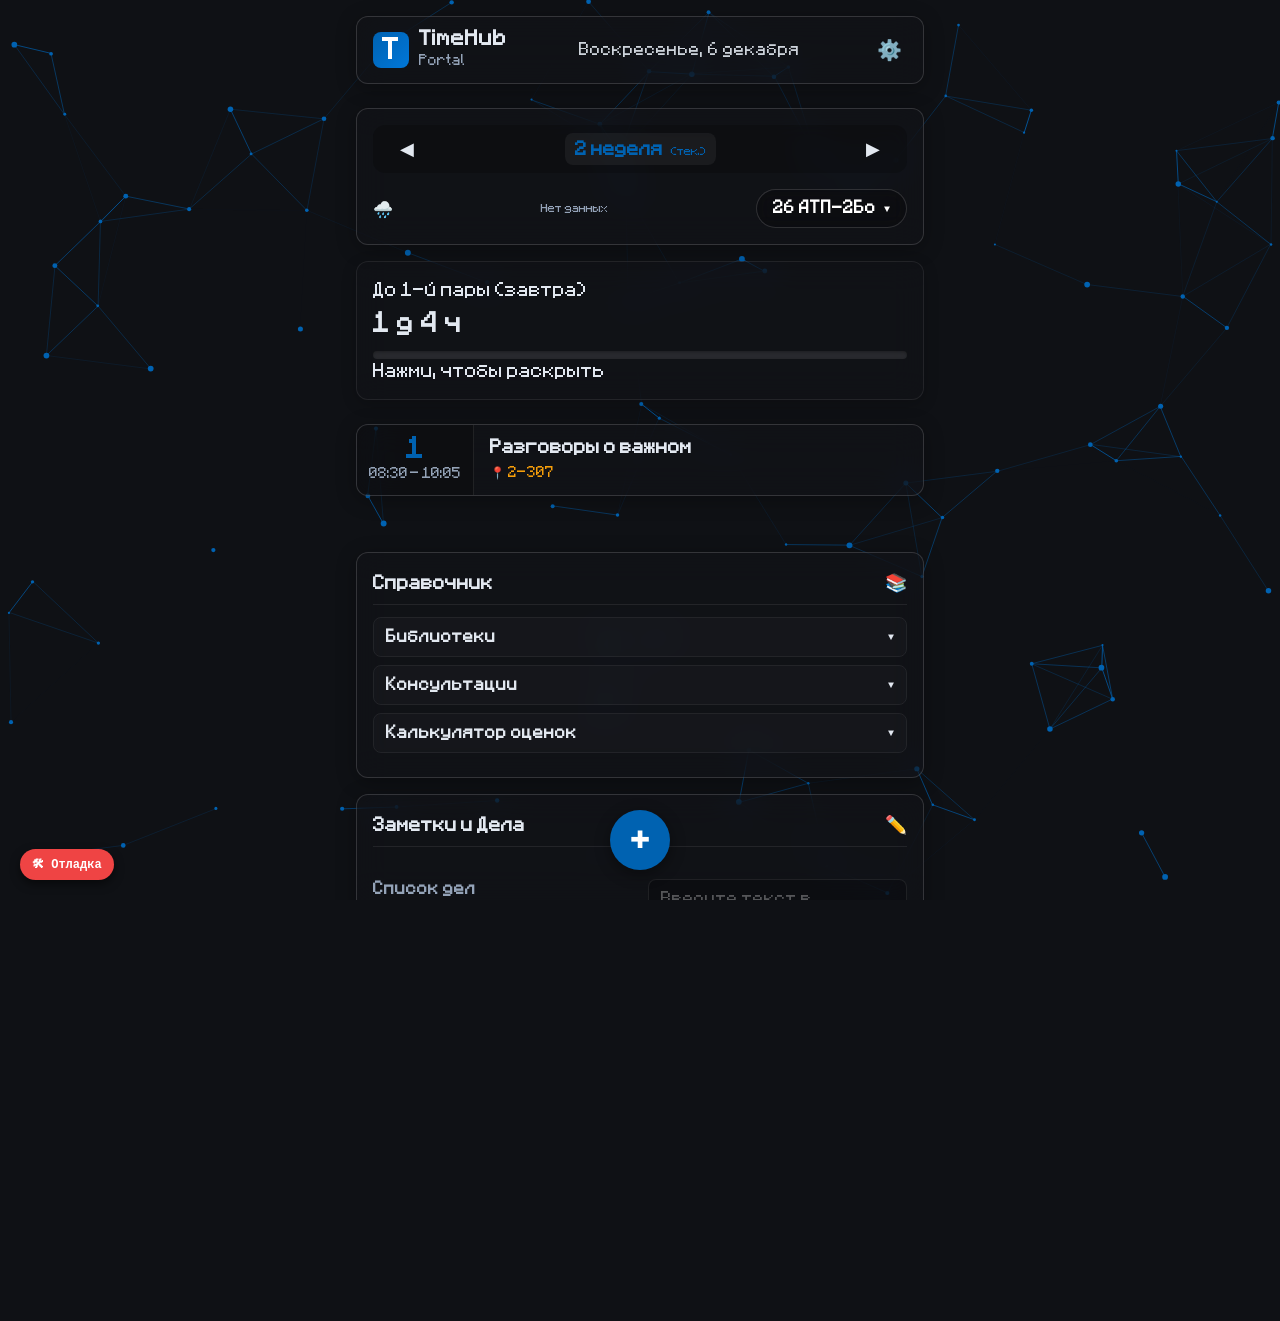
==== index.html @ 929ed1d7 "Первый коммит: TimeHub-Portal" ====
<!DOCTYPE html>
<html lang="ru">
<head>
    <meta charset="UTF-8">
    <meta name="viewport" content="width=device-width, initial-scale=1.0, maximum-scale=1.0, user-scalable=no">
    <meta name="theme-color" content="#14161a">
    <meta name="description" content="TimeHub-Portal — умное расписание и таймер пар для студентов Газпром колледжа Волгограда.">
    <title>TimeHub-Portal</title>
    
    <!-- Иконка сайта (встроенная SVG, чтобы не было ошибки 404) -->
    <link rel="icon" href="data:image/svg+xml,<svg xmlns=%22http://www.w3.org/2000/svg%22 viewBox=%220 0 100 100%22><text y=%22.9em%22 font-size=%2290%22>⏱️</text></svg>">
    
    <!-- PWA Манифест -->
    <link rel="manifest" href="./manifest.json">
    
    <!-- Стили -->
    <link rel="stylesheet" href="./assets/css/style.css">
    <link rel="stylesheet" href="./assets/css/themes.css">
    <link rel="stylesheet" href="./assets/css/radial.css">
</head>
<body>
    <!-- Корневой контейнер для всего SPA -->
    <div id="app">
        <!-- Сюда JS-модули будут динамически вставлять компоненты -->
    </div>

    <!-- Точка входа для модулей JS -->
    <script type="module" src="./assets/js/main.js"></script>
</body>
</html>
---- assets/css/style.css ----
/* style.css: Базовые стили, сброс, шрифты и каркас */

@font-face {
    font-family: 'MinecraftRus';
    src: url('../fonts/MinecraftRus.ttf') format('truetype');
    font-weight: normal;
    font-style: normal;
    font-display: swap;
}
* {
    box-sizing: border-box;
    margin: 0;
    padding: 0;
    -webkit-tap-highlight-color: transparent;
}

html, body {
    height: 100%;
    width: 100%;
    background-color: var(--bg-color);
    background-image: var(--bg-gradient);
    background-size: 200% 200%;
    color: var(--text-main);
    font-family: var(--font-family);
    font-size: 16px;
    line-height: 1.5;
    transition: background-color var(--transition-speed), color var(--transition-speed);
    overflow-x: hidden;
}

/* Анимация для градиентных тем */
body.theme-ocean, body.theme-sunset, body.theme-emerald, body.theme-sakura {
    animation: gradient-animation 10s ease infinite;
}

@keyframes gradient-animation {
    0% { background-position: 0% 50%; }
    50% { background-position: 100% 50%; }
    100% { background-position: 0% 50%; }
}

/* --- СТИЛИ ДЛЯ ЧАСТИЦ --- */
#particles-canvas {
    position: fixed;
    top: 0;
    left: 0;
    width: 100vw;
    height: 100vh;
    z-index: 0;
    pointer-events: none;
}

#app {
    position: relative;
    z-index: 1; 
    display: flex;
    flex-direction: column;
    min-height: 100vh;
    padding: 16px;
    gap: 16px;
    max-width: 600px;
    margin: 0 auto;
}

/* Класс для эффекта Liquid Glass */
.glass-panel {
    background: var(--glass-bg);
    backdrop-filter: var(--glass-blur);
    -webkit-backdrop-filter: var(--glass-blur);
    border: 1px solid var(--glass-border);
    border-radius: var(--border-radius);
    box-shadow: var(--shadow);
    padding: 16px;
    transition: backdrop-filter 0.3s, background 0.3s;
}

body.no-glass .glass-panel {
    backdrop-filter: none;
    -webkit-backdrop-filter: none;
    background: var(--surface-color);
}

.visually-hidden {
    position: absolute;
    width: 1px;
    height: 1px;
    padding: 0;
    margin: -1px;
    overflow: hidden;
    clip: rect(0, 0, 0, 0);
    border: 0;
}

@keyframes pulse-glow {
    0% { box-shadow: 0 0 0 0 rgba(0, 98, 177, 0.4); }
    70% { box-shadow: 0 0 0 10px rgba(0, 98, 177, 0); }
    100% { box-shadow: 0 0 0 0 rgba(0, 98, 177, 0); }
}
.animate-pulse {
    animation: pulse-glow 2s infinite;
}

/* --- Шапка --- */
.app-header {
    display: flex;
    justify-content: space-between;
    align-items: center;
    padding: 12px 16px;
    margin-bottom: 8px;
}
.header-logo {
    display: flex;
    align-items: center;
    gap: 10px;
}
.logo-icon {
    width: 36px;
    height: 36px;
    background: linear-gradient(135deg, var(--accent-color), var(--accent-hover));
    color: white;
    display: flex;
    align-items: center;
    justify-content: center;
    border-radius: 8px;
    font-size: 24px;
    font-weight: bold;
    cursor: pointer;
    user-select: none;
}
.logo-text h1 {
    font-size: 18px;
    line-height: 1;
    margin: 0;
}
.logo-text span {
    font-size: 12px;
    color: var(--text-muted);
}
.header-date {
    font-size: 14px;
    font-weight: 500;
    color: var(--text-main);
    opacity: 0.9;
    text-align: right;
    line-height: 1.2;
}
.icon-btn {
    background: transparent;
    border: none;
    font-size: 20px;
    cursor: pointer;
    color: var(--text-main);
    padding: 5px;
    transition: transform var(--transition-speed);
}
.icon-btn:hover {
    transform: rotate(45deg);
}

/* --- Панель управления --- */
.controls-panel {
    display: flex;
    flex-direction: column;
    gap: 12px;
    padding: 16px;
    position: relative;
    z-index: 50;
}
.week-control {
    display: flex;
    justify-content: space-between;
    align-items: center;
    background: rgba(0, 0, 0, 0.2);
    border-radius: var(--border-radius);
    padding: 8px 12px;
}
.arrow-btn {
    background: transparent;
    border: none;
    color: var(--text-main);
    font-size: 18px;
    cursor: pointer;
    padding: 5px 15px;
    transition: transform 0.2s;
}
.arrow-btn:hover {
    transform: scale(1.2);
    color: var(--accent-color);
}

/* Выбор группы */
.group-control {
    order: 2;
    position: relative;
    text-align: center;
    flex-shrink: 0;
}

.group-trigger {
    display: inline-flex;
    align-items: center;
    gap: 8px;
    background: rgba(0, 0, 0, 0.25); 
    backdrop-filter: blur(8px); 
    -webkit-backdrop-filter: blur(8px);
    border: 1px solid var(--glass-border);
    color: white;
    padding: 8px 16px;
    border-radius: 20px;
    cursor: pointer;
    font-weight: bold;
    font-size: 14px;
    transition: all 0.2s;
    user-select: none;
}
.group-trigger:hover {
    background: var(--accent-color);
    border-color: var(--accent-hover);
    box-shadow: 0 0 10px var(--accent-color);
}
.arrow-down {
    font-size: 10px;
    transition: transform 0.3s cubic-bezier(0.175, 0.885, 0.32, 1.275);
}
.arrow-down.rotate {
    transform: rotate(180deg);
}

/* Выпадающий список (Анимация) */
.group-dropdown {
    position: absolute;
    top: 100%;
    left: 50%;
    transform: translateX(-50%) scaleY(0);
    transform-origin: top;
    opacity: 0;
    visibility: hidden;
    
    background: var(--glass-bg); 
    backdrop-filter: blur(16px);
    -webkit-backdrop-filter: blur(16px);
    border: 1px solid var(--glass-border);
    border-radius: var(--border-radius);
    box-shadow: var(--shadow);
    z-index: 100;
    min-width: 160px;
    margin-top: 8px;
    overflow: hidden;
    
    transition: all 0.2s cubic-bezier(0.175, 0.885, 0.32, 1.275);
}

.group-dropdown.open {
    transform: translateX(-50%) scaleY(1);
    opacity: 1;
    visibility: visible;
}

.dropdown-list {
    list-style: none;
    padding: 6px;
    margin: 0;
    display: flex;
    flex-direction: column;
    gap: 4px;
}

.group-option {
    padding: 8px 12px;
    cursor: pointer;
    border-radius: 6px;
    font-size: 14px;
    color: var(--text-main);
    transition: all 0.15s ease;
    
    opacity: 0;
    transform: translateY(-10px);
}

.group-option:hover {
    background: var(--accent-color);
    color: white;
    transform: translateX(4px);
}

.group-dropdown.open .group-option {
    opacity: 1;
    transform: translateY(0);
    transition-delay: calc(var(--i) * 0.03s); 
}

/* --- Расписание --- */
.schedule-container {
    display: flex;
    flex-direction: column;
    gap: 12px;
    margin-bottom: 40px;
    position: relative;
    z-index: 10;
}
.schedule-card {
    display: flex;
    align-items: stretch;
    padding: 0;
    overflow: hidden;
    transition: transform 0.2s;
    position: relative;
}
.schedule-card:active {
    transform: scale(0.98);
}
.schedule-card.current-lesson {
    border-color: var(--accent-color);
    border-width: 2px;
}
.lesson-time {
    background: rgba(0, 0, 0, 0.2);
    padding: 12px;
    display: flex;
    flex-direction: column;
    justify-content: center;
    align-items: center;
    min-width: 90px;
    border-right: 1px solid var(--border-color);
}
.lesson-num {
    font-size: 24px;
    font-weight: bold;
    color: var(--accent-color);
    line-height: 1;
    margin-bottom: 4px;
}
.lesson-clock {
    font-size: 12px;
    color: var(--text-muted);
    display: flex;
    gap: 2px;
}
.lesson-info {
    padding: 12px 16px;
    display: flex;
    flex-direction: column;
    justify-content: center;
    flex-grow: 1;
}
.lesson-subject {
    font-size: 16px;
    font-weight: bold;
    margin-bottom: 6px;
    line-height: 1.2;
}
.lesson-details {
    display: flex;
    flex-wrap: wrap;
    gap: 12px;
    font-size: 12px;
    color: var(--text-muted);
}
.lesson-room {
    color: #f59e0b;
}
.lesson-teacher {
    color: var(--text-main);
    opacity: 0.8;
}

/* --- Таймер --- */
.timer-widget {
    border: 1px solid var(--border-color);
    box-shadow: 0 4px 15px rgba(0, 0, 0, 0.2);
}
#app > .timer-widget {
    margin-bottom: 8px;
}

/* --- Замены --- */
.schedule-card.is-substitution {
    border-color: #ef4444;
    background: linear-gradient(135deg, rgba(239, 68, 68, 0.1), rgba(20, 22, 26, 0.7));
}
.badge-substitution {
    position: absolute;
    top: 8px;
    right: 8px;
    background: #ef4444;
    color: white;
    font-size: 10px;
    font-weight: bold;
    padding: 2px 6px;
    border-radius: 4px;
    text-transform: uppercase;
    letter-spacing: 1px;
    animation: pulse-danger 2s infinite;
}
@keyframes pulse-danger {
    0% { box-shadow: 0 0 0 0 rgba(239, 68, 68, 0.4); }
    70% { box-shadow: 0 0 0 6px rgba(239, 68, 68, 0); }
    100% { box-shadow: 0 0 0 0 rgba(239, 68, 68, 0); }
}

/* --- Погода и Неделя --- */
.middle-row {
    display: flex;
    justify-content: space-between;
    align-items: center;
    width: 100%;
    margin-top: 4px;
}
#weather-container,
.weather-widget {
    display: contents;
}
.weather-main {
    order: 1;
    display: flex;
    align-items: center;
    gap: 4px;
    font-size: 15px;
    font-weight: bold;
    white-space: nowrap;
    min-width: 70px;
}
.weather-advice {
    order: 3;
    font-size: 10px;
    color: var(--text-muted);
    text-align: right;
    line-height: 1.2;
    max-width: 90px;
    flex-grow: 1;
}

/* Умная подсветка недели */
.week-label {
    cursor: pointer;
    padding: 4px 10px;
    border-radius: 8px;
    transition: background 0.2s, color 0.2s;
    user-select: none;
    display: inline-block;
    font-weight: bold;
    font-size: 16px;
}
.week-label.active-week {
    color: var(--accent-color);
    background: rgba(255, 255, 255, 0.05);
}
.week-label.inactive-week {
    color: var(--text-muted);
}
.week-label.inactive-week:hover {
    background: rgba(255, 255, 255, 0.05);
}
.badge-actual {
    font-size: 10px;
    color: var(--accent-color);
    font-weight: normal;
    margin-left: 4px;
}
.badge-return {
    font-size: 14px;
    color: var(--text-main);
    margin-left: 4px;
    display: inline-block;
    transition: transform 0.2s;
}
.week-label.inactive-week:hover .badge-return {
    transform: scale(1.2);
}

/* --- Полноэкранный режим таймера --- */
.timer-widget.fullscreen {
    position: fixed;
    top: 0;
    left: 0;
    width: 100vw;
    height: 100vh;
    z-index: 9999;
    border-radius: 0;
    display: flex;
    align-items: center;
    justify-content: center;
    background: var(--bg-color);
}
.timer-widget.fullscreen .timer-content {
    transform: scale(1.5);
    width: 80%;
    max-width: 500px;
}
.timer-widget.fullscreen .timer-status {
    font-size: 24px;
}
.timer-widget.fullscreen .timer-timeleft {
    font-size: 48px;
}

/* --- Модальное окно настроек --- */
.modal-overlay {
    position: fixed;
    top: 0;
    left: 0;
    width: 100vw;
    height: 100vh;
    background: rgba(0, 0, 0, 0.6);
    backdrop-filter: blur(4px);
    z-index: 10000;
    display: flex;
    justify-content: center;
    align-items: flex-end;
    animation: fadeIn 0.2s ease-out;
}
@keyframes fadeIn {
    from { opacity: 0; }
    to { opacity: 1; }
}
.modal-content {
    width: 100%;
    max-width: 600px;
    background: var(--surface-color);
    backdrop-filter: blur(16px);
    -webkit-backdrop-filter: blur(16px);
    border-bottom-left-radius: 0;
    border-bottom-right-radius: 0;
    border-top-left-radius: 20px;
    border-top-right-radius: 20px;
    padding: 20px;
    max-height: 85vh;
    overflow-y: auto;
    animation: slideUp 0.3s cubic-bezier(0.175, 0.885, 0.32, 1.275);
}
@keyframes slideUp {
    from { transform: translateY(100%); }
    to { transform: translateY(0); }
}
.modal-header {
    display: flex;
    justify-content: space-between;
    align-items: center;
    margin-bottom: 20px;
    border-bottom: 1px solid var(--border-color);
    padding-bottom: 10px;
}
.modal-header h2 {
    font-size: 18px;
    margin: 0;
}
.settings-group {
    margin-bottom: 24px;
}
.settings-group h3 {
    font-size: 14px;
    color: var(--text-muted);
    margin-bottom: 12px;
    text-transform: uppercase;
    letter-spacing: 1px;
}
.theme-grid {
    display: grid;
    grid-template-columns: 1fr 1fr;
    gap: 10px;
}
.theme-btn {
    background: rgba(255, 255, 255, 0.05);
    border: 1px solid var(--border-color);
    color: var(--text-main);
    padding: 10px;
    border-radius: 8px;
    cursor: pointer;
    transition: all 0.2s;
    font-family: inherit;
}
.theme-btn.active {
    background: var(--accent-color);
    color: white;
    border-color: var(--accent-hover);
}
.settings-select {
    width: 100%;
    padding: 10px;
    background: rgba(0, 0, 0, 0.2);
    border: 1px solid var(--border-color);
    color: var(--text-main);
    border-radius: 8px;
    font-family: inherit;
    font-size: 14px;
    outline: none;
}
.toggle-row {
    display: flex;
    justify-content: space-between;
    align-items: center;
    padding: 10px 0;
    border-bottom: 1px solid rgba(255, 255, 255, 0.05);
}
.toggle-row:last-child {
    border-bottom: none;
}
.toggle-switch {
    position: relative;
    display: inline-block;
    width: 46px;
    height: 24px;
}
.toggle-switch input {
    opacity: 0;
    width: 0;
    height: 0;
}
.slider {
    position: absolute;
    cursor: pointer;
    top: 0;
    left: 0;
    right: 0;
    bottom: 0;
    background-color: rgba(255, 255, 255, 0.1);
    transition: .4s;
    border-radius: 24px;
}
.slider:before {
    position: absolute;
    content: "";
    height: 18px;
    width: 18px;
    left: 3px;
    bottom: 3px;
    background-color: white;
    transition: .4s;
    border-radius: 50%;
}
input:checked + .slider {
    background-color: var(--accent-color);
}
input:checked + .slider:before {
    transform: translateX(22px);
}

/* --- Справочник --- */
.section-header {
    display: flex;
    justify-content: space-between;
    align-items: center;
    margin-bottom: 12px;
    border-bottom: 1px solid var(--border-color);
    padding-bottom: 8px;
}
.section-header h2 {
    font-size: 16px;
    margin: 0;
    color: var(--text-main);
}
.section-icon {
    font-size: 18px;
}
.accordion-item {
    border: 1px solid var(--border-color);
    border-radius: 8px;
    margin-bottom: 8px;
    overflow: hidden;
}
.accordion-trigger {
    width: 100%;
    display: flex;
    justify-content: space-between;
    align-items: center;
    background: rgba(255, 255, 255, 0.02);
    border: none;
    padding: 12px;
    color: var(--text-main);
    font-family: inherit;
    font-size: 14px;
    font-weight: bold;
    cursor: pointer;
    transition: background 0.2s;
}
.accordion-trigger:hover {
    background: rgba(255, 255, 255, 0.05);
}
.accordion-arrow {
    font-size: 10px;
    transition: transform 0.3s;
}
.accordion-item.active .accordion-arrow {
    transform: rotate(180deg);
}
.accordion-content {
    max-height: 0;
    overflow: hidden;
    transition: max-height 0.3s ease-out;
    background: rgba(0, 0, 0, 0.1);
    padding: 0 12px;
}
.accordion-item.active .accordion-content {
    padding: 12px;
}
.ref-link {
    display: flex;
    align-items: center;
    gap: 8px;
    color: var(--accent-color);
    text-decoration: none;
    padding: 8px 0;
    font-size: 14px;
    border-bottom: 1px solid rgba(255,255,255,0.05);
    transition: color 0.2s;
}
.ref-link:last-child {
    border-bottom: none;
}
.ref-link:hover {
    color: var(--accent-hover);
    text-decoration: underline;
}

/* --- Заметки --- */
.notes-widget {
    display: flex;
    flex-direction: column;
    gap: 10px;
}
.notes-textarea {
    width: 100%;
    min-height: 120px;
    background: rgba(0, 0, 0, 0.2);
    border: 1px solid var(--border-color);
    border-radius: 8px;
    padding: 12px;
    color: var(--text-main);
    font-family: inherit;
    font-size: 14px;
    resize: vertical;
    outline: none;
    transition: all 0.2s ease;
}
.notes-textarea::placeholder {
    color: rgba(255, 255, 255, 0.3);
}
.notes-textarea.key-pressed {
    transform: scale(1.01);
    border-color: var(--accent-color);
    box-shadow: 0 0 15px var(--accent-color);
}
.notes-status {
    font-size: 11px;
    text-align: right;
    color: var(--text-muted);
    min-height: 15px;
    opacity: 0;
    transform: translateY(-5px);
    transition: all 0.3s cubic-bezier(0.175, 0.885, 0.32, 1.275);
}
.notes-status.status-show {
    opacity: 1;
    transform: translateY(0);
}

/* =========================================
   ПОДВАЛ (FOOTER)
   ========================================= */
.app-footer {
    margin-bottom: 80px;
    padding: 16px;
    text-align: center;
}
.footer-content {
    display: flex;
    flex-direction: column;
    gap: 12px;
}
.footer-disclaimer {
    font-size: 11px;
    color: var(--text-muted);
    line-height: 1.4;
    margin: 0;
}
.footer-links {
    display: flex;
    justify-content: center;
    flex-wrap: wrap;
    gap: 10px;
    margin: 4px 0;
}
.footer-link {
    display: inline-flex;
    align-items: center;
    gap: 6px;
    color: var(--text-main);
    text-decoration: none;
    font-size: 12px;
    padding: 8px 16px;
    background: rgba(255, 255, 255, 0.05);
    backdrop-filter: blur(8px);
    -webkit-backdrop-filter: blur(8px);
    border: 1px solid var(--border-color);
    border-radius: 20px;
    transition: all 0.2s;
}
.footer-link:hover {
    background: var(--accent-color);
    color: white;
    border-color: var(--accent-hover);
    transform: translateY(-2px);
}
.official-link {
    background: rgba(255, 255, 255, 0.1);
}
.official-link:hover {
    background: var(--accent-color);
}
.footer-copy {
    font-size: 10px;
    color: var(--text-muted);
    opacity: 0.5;
}

/* --- Таймер --- */
.timer-subject {
    font-size: 16px;
    color: #ffffff;
    font-weight: bold;
    margin-top: 2px;
    margin-bottom: 6px;
    display: block;
    text-shadow: 0 2px 4px rgba(0, 0, 0, 0.8);
}
.timer-progress-track {
    width: 100%;
    height: 8px;
    background: rgba(255, 255, 255, 0.1);
    border-radius: 4px;
    overflow: hidden;
    margin-top: 10px;
    box-shadow: inset 0 1px 3px rgba(0,0,0,0.3);
}
.timer-progress-fill {
    height: 100%;
    background: linear-gradient(90deg, var(--accent-hover), var(--accent-color));
    transition: width 1s linear;
    box-shadow: 0 0 8px var(--accent-color);
}
.timer-timeleft {
    font-size: 22px;
    font-weight: bold;
    color: var(--text-main);
    letter-spacing: 0.5px;
}
/* --- Фон для полноэкранного таймера --- */
.timer-widget.fullscreen {
    background: #0f1115; /* Темный фон по умолчанию */
}

/* Canvas внутри таймера (позиционируется абсолютно за текстом) */
.timer-particles-canvas {
    position: absolute;
    top: 0;
    left: 0;
    width: 100%;
    height: 100%;
    z-index: 0;
    pointer-events: none;
}

/* Контент таймера должен быть поверх canvas */
.timer-widget.fullscreen .timer-content {
    position: relative;
    z-index: 1;
}

/* Убираем черный фон при сворачивании, чтобы canvas не мешал */
.timer-widget:not(.fullscreen) .timer-particles-canvas {
    display: none;
}
/* --- Стили для Расписания на неделю --- */
.full-day-block {
    margin-bottom: 10px;
}

.full-day-title {
    font-size: 16px;
    font-weight: bold;
    color: var(--accent-color);
    margin: 15px 0 10px 0;
    padding-bottom: 4px;
    border-bottom: 1px solid var(--border-color);
    text-transform: uppercase;
    letter-spacing: 1px;
}
/* =========================================
   КРАСИВЫЙ СКРОЛЛБАР (Кроссбраузерный)
   ========================================= */

/* Для Firefox и новых версий Chrome (121+) */
html, body, .modal-content, .schedule-container {
    scrollbar-width: thin;
    scrollbar-color: var(--accent-color) rgba(0, 0, 0, 0.2);
}

/* Для Chrome, Edge, Safari и Opera */
::-webkit-scrollbar {
    width: 8px;
    height: 8px;
}

::-webkit-scrollbar-track {
    background: rgba(0, 0, 0, 0.2);
    border-radius: 4px;
}

::-webkit-scrollbar-thumb {
    background: var(--accent-color);
    border-radius: 4px;
    border: 2px solid transparent;
    background-clip: padding-box;
}

::-webkit-scrollbar-thumb:hover {
    background: var(--accent-hover);
}
/* =========================================
   НОВЫЕ СТИЛИ: Заметки в 2 колонки и Калькулятор
   ========================================= */

/* Сетка для заметок */
.notes-grid {
    display: grid;
    grid-template-columns: 1fr 1fr; /* Две колонки */
    gap: 15px;
    margin-top: 10px;
}

/* Адаптив для телефонов: в одну колонку */
@media (max-width: 600px) {
    .notes-grid {
        grid-template-columns: 1fr;
    }
}

/* Колонка с чек-листом */
.checklist-container {
    display: flex;
    flex-direction: column;
}

.checklist-input-row {
    display: flex;
    gap: 8px;
    margin-bottom: 10px;
}

.check-input {
    flex-grow: 1;
    background: rgba(0, 0, 0, 0.2);
    border: 1px solid var(--border-color);
    color: var(--text-main);
    padding: 8px 12px;
    border-radius: 6px;
    font-family: inherit;
    font-size: 13px;
    outline: none;
}

.check-input:focus {
    border-color: var(--accent-color);
}

.check-add-btn {
    background: var(--accent-color);
    color: white;
    border: none;
    border-radius: 6px;
    width: 36px;
    cursor: pointer;
    font-size: 20px;
    display: flex;
    align-items: center;
    justify-content: center;
    transition: background 0.2s;
}

.check-add-btn:hover {
    background: var(--accent-hover);
}

.checklist {
    list-style: none;
    padding: 0;
    margin: 0;
    display: flex;
    flex-direction: column;
    gap: 6px;
    max-height: 150px; /* Ограничение высоты */
    overflow-y: auto;
}

.check-item {
    display: flex;
    align-items: center;
    gap: 8px;
    background: rgba(255, 255, 255, 0.05);
    padding: 6px 10px;
    border-radius: 6px;
    transition: all 0.2s;
}

.check-item.done .check-text {
    text-decoration: line-through;
    opacity: 0.5;
}

.check-box {
    cursor: pointer;
    accent-color: var(--accent-color);
    width: 16px;
    height: 16px;
}

.check-text {
    flex-grow: 1;
    font-size: 13px;
    word-break: break-word;
}

.check-delete {
    background: transparent;
    border: none;
    color: #ef4444;
    cursor: pointer;
    font-size: 14px;
    opacity: 0.5;
    transition: opacity 0.2s;
}

.check-delete:hover {
    opacity: 1;
}

/* Колонка с текстом */
.notes-text-container {
    display: flex;
    flex-direction: column;
}

.notes-textarea {
    flex-grow: 1;
    min-height: 150px; /* Увеличили высоту, чтобы совпадало с чек-листом */
}

/* Калькулятор оценок */
.calc-container {
    padding: 10px 0;
}

.calc-result {
    margin-top: 15px;
    font-size: 18px;
    font-weight: bold;
    text-align: center;
    color: var(--accent-color);
    min-height: 40px;
}
---- assets/css/themes.css ----
/* themes.css: Настройка цветовых тем и переменных */

:root {
    /* 1. Базовая (Газпром) */
    --bg-color: #0f1115;
    --bg-gradient: none;
    --surface-color: rgba(26, 29, 36, 0.7);
    --text-main: #e2e8f0;
    --text-muted: #94a3b8;
    --accent-color: #0062b1; 
    --accent-hover: #0077d9;
    --border-color: rgba(255, 255, 255, 0.08);
    --glass-bg: rgba(20, 22, 26, 0.35); 
    --glass-border: rgba(255, 255, 255, 0.15); 
    --glass-blur: blur(16px);
    --shadow: 0 4px 20px rgba(0, 0, 0, 0.3);
    --font-family: 'MinecraftRus', monospace;
    --border-radius: 12px;
    --transition-speed: 0.3s;
}

/* 2. Dota 2 */
body.theme-dota {
    --bg-color: #1a0b0e;
    --bg-gradient: none;
    --surface-color: rgba(42, 13, 15, 0.8);
    --text-main: #e5c1a2;
    --accent-color: #b83a26;
    --accent-hover: #d64530;
    --border-color: #4a1c1c;
    --glass-bg: rgba(42, 13, 15, 0.4);
}

/* 3. Minecraft */
body.theme-minecraft {
    --bg-color: #3d3d3d;
    --bg-gradient: none;
    --surface-color: rgba(90, 90, 90, 0.8);
    --text-main: #ffffff;
    --accent-color: #5b8731;
    --accent-hover: #7ab33e;
    --border-color: #2b2b2b;
    --border-radius: 0px;
    --glass-bg: rgba(50, 50, 50, 0.6);
}

/* 4. Nothing (Секретная) */
body.theme-nothing {
    --bg-color: #000000;
    --bg-gradient: none;
    --surface-color: rgba(30, 30, 30, 0.9);
    --text-main: #ffffff;
    --text-muted: #888888;
    --accent-color: #ff0000;
    --border-color: #333333;
    --glass-bg: rgba(20, 20, 20, 0.8);
}

/* 5. Глубокий океан (Градиент) */
body.theme-ocean {
    --bg-color: #0f2027;
    --bg-gradient: linear-gradient(135deg, #0f2027, #203a43, #2c5364);
    --surface-color: rgba(15, 32, 39, 0.8);
    --text-main: #e0f2fe;
    --text-muted: #7dd3fc;
    --accent-color: #0ea5e9;
    --accent-hover: #38bdf8;
    --border-color: rgba(14, 165, 233, 0.3);
    --glass-bg: rgba(15, 32, 39, 0.4);
}

/* 6. Нежный закат (Градиент) */
body.theme-sunset {
    --bg-color: #2b1a1a;
    --bg-gradient: linear-gradient(135deg, #2b1a1a, #4a2525, #6b3636);
    --surface-color: rgba(43, 26, 26, 0.8);
    --text-main: #ffe4d6;
    --text-muted: #fca5a5;
    --accent-color: #f97316;
    --accent-hover: #fb923c;
    --border-color: rgba(249, 115, 22, 0.3);
    --glass-bg: rgba(43, 26, 26, 0.4);
}

/* 7. Золото */
body.theme-golden {
    --bg-color: #1c1917;
    --bg-gradient: none;
    --surface-color: rgba(41, 37, 36, 0.8);
    --text-main: #fde047;
    --text-muted: #ca8a04;
    --accent-color: #eab308;
    --accent-hover: #facc15;
    --border-color: rgba(234, 179, 8, 0.3);
    --glass-bg: rgba(28, 25, 23, 0.5);
}

/* 8. Изумруд (Градиент) */
body.theme-emerald {
    --bg-color: #022c22;
    --bg-gradient: linear-gradient(135deg, #022c22, #064e3b, #065f46);
    --surface-color: rgba(2, 44, 34, 0.8);
    --text-main: #d1fae5;
    --text-muted: #6ee7b7;
    --accent-color: #10b981;
    --accent-hover: #34d399;
    --border-color: rgba(16, 185, 129, 0.3);
    --glass-bg: rgba(2, 44, 34, 0.4);
}

/* 9. Норд (Холодный, спокойный) */
body.theme-nord {
    --bg-color: #2e3440;
    --bg-gradient: none;
    --surface-color: rgba(59, 66, 82, 0.8);
    --text-main: #eceff4;
    --text-muted: #81a1c1;
    --accent-color: #5e81ac;
    --accent-hover: #81a1c1;
    --border-color: rgba(129, 161, 193, 0.3);
    --glass-bg: rgba(46, 52, 64, 0.4);
}

/* 10. Кофе (Теплый) */
body.theme-coffee {
    --bg-color: #2c1e16;
    --bg-gradient: none;
    --surface-color: rgba(60, 40, 30, 0.8);
    --text-main: #efebe9;
    --text-muted: #bcaaa4;
    --accent-color: #d7ccc8;
    --accent-hover: #ffffff;
    --border-color: rgba(215, 204, 200, 0.3);
    --glass-bg: rgba(44, 30, 22, 0.4);
}

/* 11. Сакура (Нежный розовый) */
body.theme-sakura {
    --bg-color: #2d1b21;
    --bg-gradient: linear-gradient(135deg, #2d1b21, #4c2a35, #6b3c4a);
    --surface-color: rgba(45, 27, 33, 0.8);
    --text-main: #fce7f3;
    --text-muted: #fbcfe8;
    --accent-color: #ec4899;
    --accent-hover: #f472b6;
    --border-color: rgba(236, 72, 153, 0.3);
    --glass-bg: rgba(45, 27, 33, 0.4);
}
---- assets/css/radial.css ----
/* radial.css: Радиальное меню дней недели */

.radial-menu-container {
    position: fixed;
    bottom: 30px;
    left: 50%;
    transform: translateX(-50%);
    z-index: 1000;
    width: 60px;
    height: 60px;
    display: flex;
    justify-content: center;
    align-items: center;
}

/* Главная кнопка-триггер */
.radial-trigger {
    width: 60px;
    height: 60px;
    border-radius: 50%;
    background: var(--accent-color);
    color: white;
    border: none;
    font-size: 24px;
    cursor: pointer;
    box-shadow: 0 4px 15px rgba(0, 0, 0, 0.4);
    z-index: 10;
    transition: transform 0.3s cubic-bezier(0.175, 0.885, 0.32, 1.275), background 0.3s;
    display: flex;
    justify-content: center;
    align-items: center;
}

.radial-trigger:hover {
    background: var(--accent-hover);
}

/* Вращение кнопки при открытии (плюсик превращается в крестик) */
.radial-menu-container.open .radial-trigger {
    transform: rotate(45deg);
}

/* Обертка для пунктов меню */
.radial-menu-items {
    position: absolute;
    top: 0;
    left: 0;
    width: 100%;
    height: 100%;
    pointer-events: none;
}

/* Сами кнопки дней */
.radial-item {
    position: absolute;
    /* Идеальное центрирование внутри контейнера 60x60 */
    top: 50%;
    left: 50%;
    width: 50px;
    height: 50px;
    margin-top: -25px; /* Половина высоты */
    margin-left: -25px; /* Половина ширины */
    
    border-radius: 50%;
    background: var(--surface-color);
    border: 1px solid var(--border-color);
    color: var(--text-main);
    font-size: 14px;
    font-weight: bold;
    display: flex;
    justify-content: center;
    align-items: center;
    cursor: pointer;
    opacity: 0;
    pointer-events: none;
    transition: all 0.4s cubic-bezier(0.175, 0.885, 0.32, 1.275);
    box-shadow: var(--shadow);
    backdrop-filter: blur(5px);
    z-index: 5;
}

.radial-item:hover {
    background: var(--accent-color);
    color: white;
}

/* Анимация раскрытия */
.radial-menu-container.open .radial-item {
    opacity: 1;
    pointer-events: auto;
    /* 
       Угол от -150 до -30 (широкая дуга).
       Шаг между днями = 30 градусов.
       Радиус = 135px (много места).
    */
    transform: rotate(calc(-150deg + var(--i) * 30deg)) translate(135px) rotate(calc(150deg - var(--i) * 30deg));
}

/* Если день выбран (активный) */
.radial-item.active {
    background: var(--accent-color);
    color: white;
    border-color: var(--accent-hover);
}
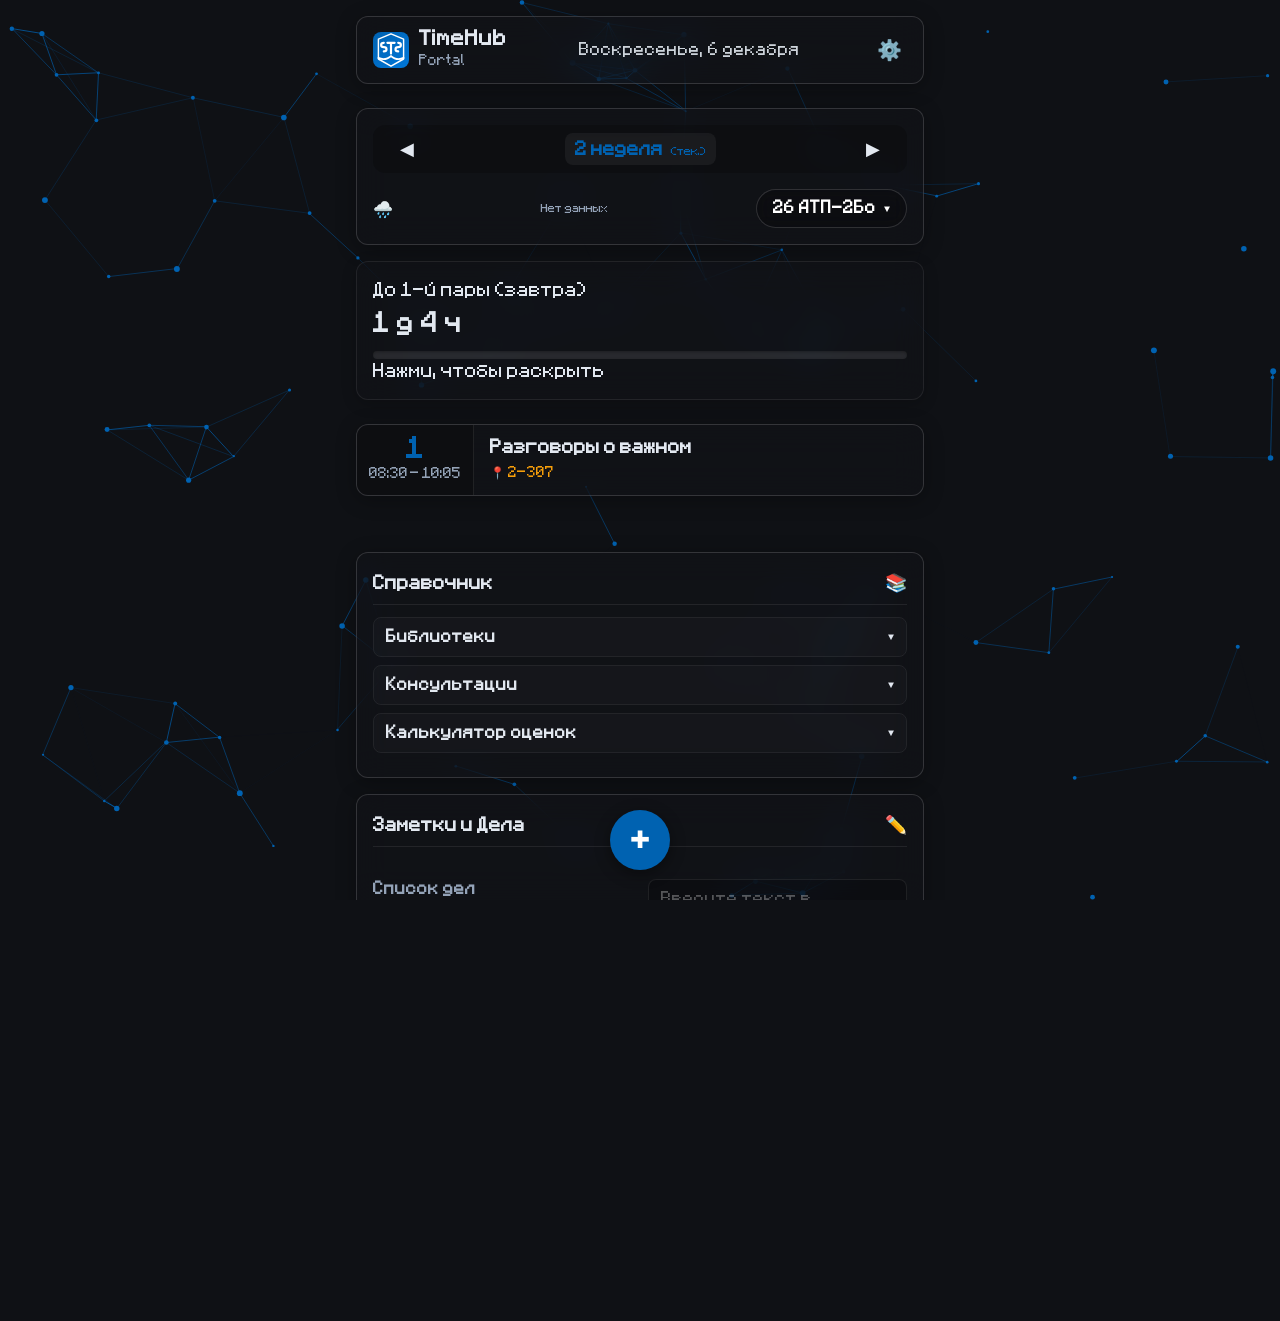
==== commit 9d285f28: "обновление по крупности" ====
--- a/index.html
+++ b/index.html
@@ -7,24 +7,22 @@
     <meta name="description" content="TimeHub-Portal — умное расписание и таймер пар для студентов Газпром колледжа Волгограда.">
     <title>TimeHub-Portal</title>
     
-    <!-- Иконка сайта (встроенная SVG, чтобы не было ошибки 404) -->
-    <link rel="icon" href="data:image/svg+xml,<svg xmlns=%22http://www.w3.org/2000/svg%22 viewBox=%220 0 100 100%22><text y=%22.9em%22 font-size=%2290%22>⏱️</text></svg>">
+    <link rel="icon" href="data:image/svg+xml,<svg xmlns='http://www.w3.org/2000/svg' viewBox='0 0 100 100' fill='none'><path d='M50 5 L85 20 L85 75 L50 95 L15 75 L15 20 Z' stroke='%230062b1' stroke-width='4' stroke-linejoin='round'/><path d='M 30 30 C 20 30 20 42 30 42 C 40 42 40 54 30 54' stroke='%230062b1' stroke-width='6' stroke-linecap='round'/><path d='M 40 30 H 60 M 50 30 V 60' stroke='%230062b1' stroke-width='6' stroke-linecap='round'/><g transform='translate(100, 0) scale(-1, 1)'><path d='M 30 30 C 20 30 20 42 30 42 C 40 42 40 54 30 54' stroke='%230062b1' stroke-width='6' stroke-linecap='round'/></g><path d='M 15 72 C 35 82 50 67 50 67 C 50 67 65 82 85 72' stroke='%230062b1' stroke-width='5' stroke-linecap='round'/></svg>">
     
-    <!-- PWA Манифест -->
     <link rel="manifest" href="./manifest.json">
     
-    <!-- Стили -->
     <link rel="stylesheet" href="./assets/css/style.css">
     <link rel="stylesheet" href="./assets/css/themes.css">
     <link rel="stylesheet" href="./assets/css/radial.css">
 </head>
 <body>
-    <!-- Корневой контейнер для всего SPA -->
-    <div id="app">
-        <!-- Сюда JS-модули будут динамически вставлять компоненты -->
+    <!-- КОНТЕЙНЕР ДЛЯ ОБОЕВ -->
+    <div id="custom-bg-container">
+        <div class="custom-bg-media"></div>
+        <div class="custom-bg-overlay"></div>
     </div>
 
-    <!-- Точка входа для модулей JS -->
+    <div id="app"></div>
     <script type="module" src="./assets/js/main.js"></script>
 </body>
 </html>
--- a/assets/css/style.css
+++ b/assets/css/style.css
@@ -7,6 +7,13 @@
     font-style: normal;
     font-display: swap;
 }
+@font-face {
+    font-family: 'Tsap-Tsarap';
+    src: url('../fonts/Tsap-Tsarap.ttf') format('truetype');
+    font-weight: normal;
+    font-style: normal;
+    font-display: swap;
+}
 * {
     box-sizing: border-box;
     margin: 0;
@@ -27,6 +34,26 @@
     transition: background-color var(--transition-speed), color var(--transition-speed);
     overflow-x: hidden;
 }
+
+/* --- ЧИТАЕМОСТЬ TSAP-TSARAP --- */
+body.font-tsap {
+    font-size: 20px; /* Сильно увеличиваем базовый размер */
+    letter-spacing: 0.5px; 
+    font-weight: bold; /* Принудительно делаем жирнее */
+    text-shadow: 0px 1px 3px rgba(0, 0, 0, 0.9), 0px 2px 5px rgba(0, 0, 0, 0.7); /* Усиленная тень */
+}
+body.font-tsap .lesson-subject { font-size: 20px; font-weight: bold; }
+body.font-tsap .lesson-num { font-size: 28px; }
+body.font-tsap .lesson-clock { font-size: 14px; }
+body.font-tsap .lesson-details { font-size: 14px; }
+body.font-tsap .timer-status { font-size: 22px; }
+body.font-tsap .timer-timeleft { font-size: 32px; }
+body.font-tsap .timer-subject { font-size: 20px; }
+body.font-tsap .logo-text h1 { font-size: 22px; }
+body.font-tsap .header-date { font-size: 16px; }
+body.font-tsap .week-label { font-size: 18px; }
+body.font-tsap .group-trigger { font-size: 16px; }
+body.font-tsap .weather-advice { font-size: 12px; }
 
 /* Анимация для градиентных тем */
 body.theme-ocean, body.theme-sunset, body.theme-emerald, body.theme-sakura {
@@ -526,7 +553,7 @@
     padding: 20px;
     max-height: 85vh;
     overflow-y: auto;
-    animation: slideUp 0.3s cubic-bezier(0.175, 0.885, 0.32, 1.275);
+    animation: slideUp 0.45s cubic-bezier(0.16, 1, 0.3, 1);
 }
 @keyframes slideUp {
     from { transform: translateY(100%); }
@@ -1057,4 +1084,175 @@
     text-align: center;
     color: var(--accent-color);
     min-height: 40px;
+}
+/* --- Модалка QR-кода --- */
+#qr-container canvas {
+    border-radius: 8px;
+}
+/* =========================================
+   СТИЛИ ДЛЯ ПАНЕЛИ СО ССЫЛКОЙ (QR-код)
+   ========================================= */
+.share-link-container {
+    display: flex;
+    align-items: center;
+    background: rgba(0, 0, 0, 0.2);
+    border: 1px solid var(--border-color);
+    border-radius: 8px;
+    padding: 6px;
+    gap: 10px;
+    margin-top: 10px;
+}
+
+/* Текст ссылки, который обрезается многоточием, если не влезает */
+.share-link-text {
+    flex-grow: 1;
+    font-size: 13px;
+    color: var(--text-muted);
+    text-align: left;
+    white-space: nowrap;
+    overflow: hidden;
+    text-overflow: ellipsis;
+    padding-left: 8px;
+}
+
+/* Кнопка копирования */
+.share-copy-btn {
+    background: var(--accent-color);
+    color: white;
+    border: none;
+    border-radius: 6px;
+    width: 36px;
+    height: 36px;
+    display: flex;
+    align-items: center;
+    justify-content: center;
+    cursor: pointer;
+    font-size: 16px;
+    flex-shrink: 0;
+    transition: background 0.2s, transform 0.1s;
+}
+
+.share-copy-btn:hover {
+    background: var(--accent-hover);
+}
+
+.share-copy-btn:active {
+    transform: scale(0.95);
+}
+/* =========================================
+   СТИЛИ ДЛЯ QR-КОДА И ССЫЛКИ
+   ========================================= */
+
+/* Красивая подложка для QR-кода */
+.qr-glass-container {
+    display: flex;
+    justify-content: center;
+    align-items: center;
+    background: #ffffff;
+    padding: 15px;
+    border-radius: 24px;
+    margin-bottom: 20px;
+    min-height: 280px;
+    min-width: 280px;
+    margin-left: auto;
+    margin-right: auto;
+    /* Свечение в цвет темы (используется переменная --qr-glow, которую мы ставим из JS) */
+    box-shadow: 0 10px 30px -10px var(--qr-glow, var(--accent-color)), 
+                0 0 0 4px rgba(255, 255, 255, 0.1);
+    border: 2px solid var(--qr-glow, var(--accent-color));
+    transition: transform 0.3s ease, box-shadow 0.3s ease;
+}
+
+.qr-glass-container:hover {
+    transform: translateY(-2px);
+    box-shadow: 0 15px 35px -10px var(--qr-glow, var(--accent-color)), 
+                0 0 0 4px rgba(255, 255, 255, 0.2);
+}
+/* Панель со ссылкой и кнопкой */
+.share-link-container {
+    display: flex;
+    align-items: center;
+    background: rgba(0, 0, 0, 0.2);
+    border: 1px solid var(--border-color);
+    border-radius: 12px;
+    padding: 6px;
+    gap: 10px;
+    margin-top: 10px;
+}
+
+.share-link-text {
+    flex-grow: 1;
+    font-size: 13px;
+    color: var(--text-muted);
+    text-align: left;
+    white-space: nowrap;
+    overflow: hidden;
+    text-overflow: ellipsis;
+    padding-left: 8px;
+}
+
+.share-copy-btn {
+    background: var(--accent-color);
+    color: white;
+    border: none;
+    border-radius: 8px;
+    width: 36px;
+    height: 36px;
+    display: flex;
+    align-items: center;
+    justify-content: center;
+    cursor: pointer;
+    font-size: 16px;
+    flex-shrink: 0;
+    transition: background 0.2s, transform 0.1s;
+}
+
+.share-copy-btn:hover {
+    background: var(--accent-hover);
+}
+
+.share-copy-btn:active {
+    transform: scale(0.95);
+}
+/* =========================================
+   СТИЛИ ДЛЯ КАСТОМНЫХ ОБОЕВ
+   ========================================= */
+#custom-bg-container {
+    position: fixed;
+    top: 0;
+    left: 0;
+    width: 100vw;
+    height: 100vh;
+    z-index: -1; /* Уходит за частицы (0) и контент (1) */
+    overflow: hidden;
+    background-color: var(--bg-color); /* Заглушка, если картинка не загрузилась */
+    display: none; /* По умолчанию скрыто */
+}
+
+.custom-bg-media {
+    position: absolute;
+    top: 0;
+    left: 0;
+    width: 100%;
+    height: 100%;
+    transition: filter 0.3s ease;
+}
+
+.custom-bg-media img,
+.custom-bg-media video {
+    width: 100%;
+    height: 100%;
+    object-fit: cover; /* По умолчанию заполнение */
+}
+
+.custom-bg-overlay {
+    position: absolute;
+    top: 0;
+    left: 0;
+    width: 100%;
+    height: 100%;
+    background: #000;
+    opacity: 0;
+    transition: opacity 0.3s ease;
+    pointer-events: none;
 }
--- a/assets/css/themes.css
+++ b/assets/css/themes.css
@@ -17,6 +17,15 @@
     --font-family: 'MinecraftRus', monospace;
     --border-radius: 12px;
     --transition-speed: 0.3s;
+}
+
+/* --- ПЕРЕКЛЮЧАТЕЛЬ ШРИФТОВ --- */
+body.font-minecraft {
+    --font-family: 'MinecraftRus', monospace;
+}
+
+body.font-tsap {
+    --font-family: 'Tsap-Tsarap', sans-serif;
 }
 
 /* 2. Dota 2 */
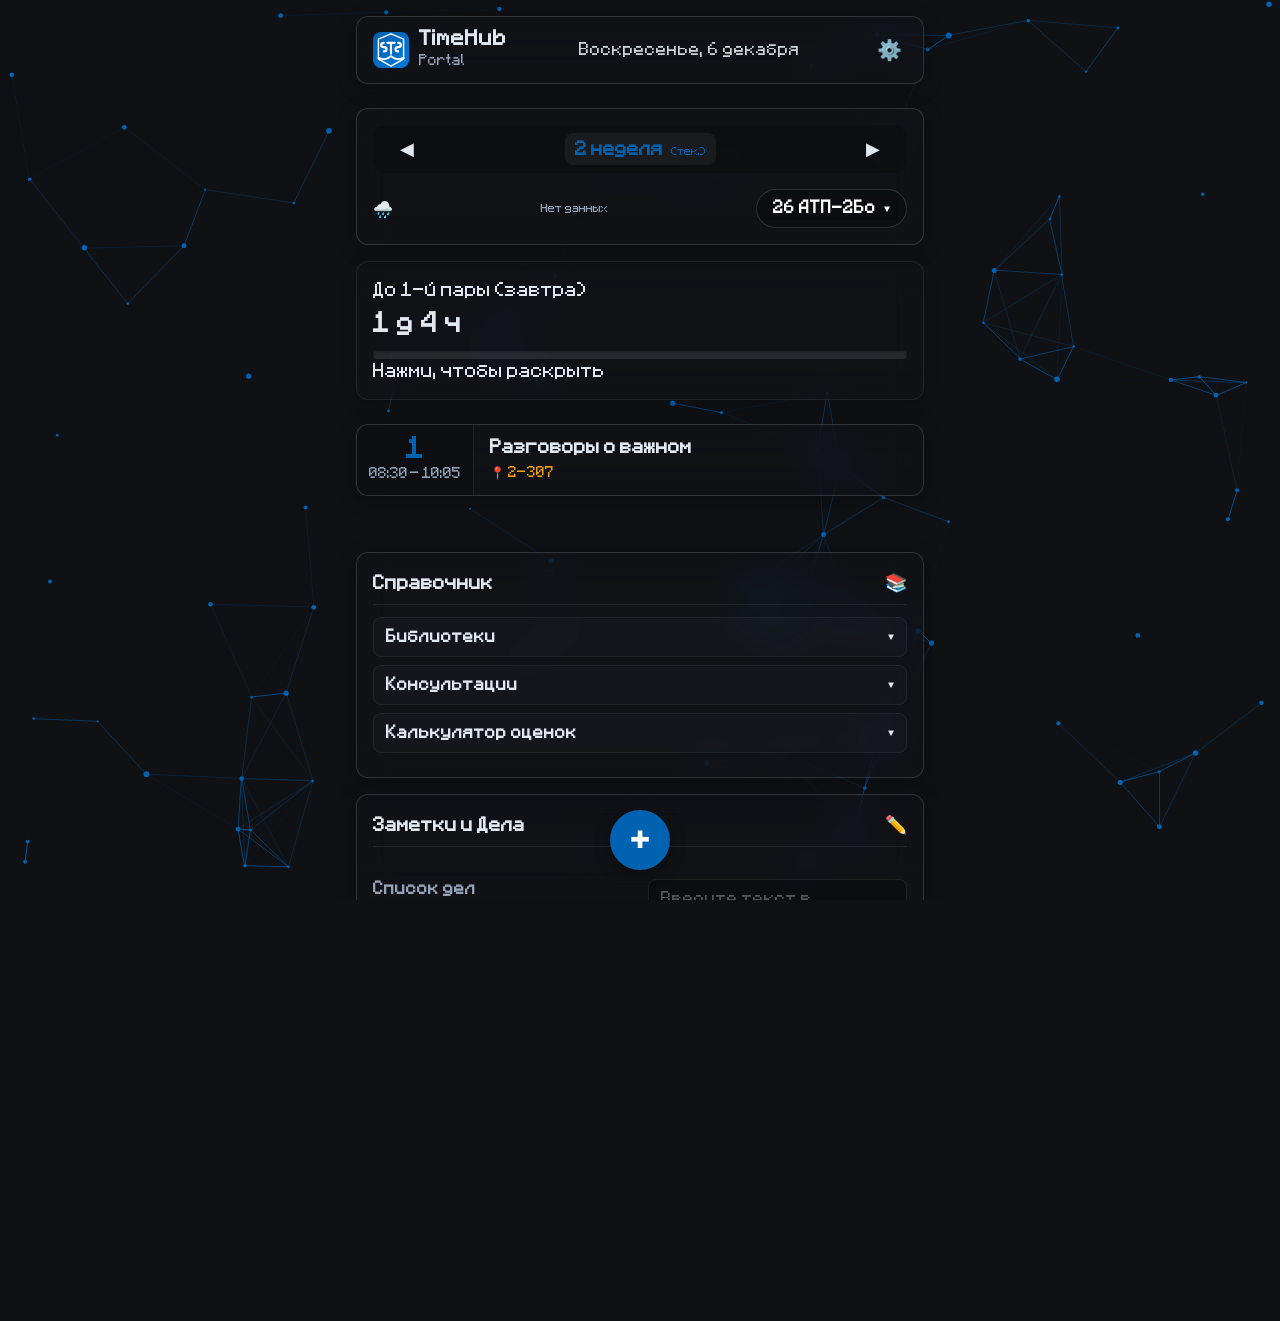
==== commit aa08c1d1: "работа над миниапп" ====
--- a/index.html
+++ b/index.html
@@ -6,6 +6,9 @@
     <meta name="theme-color" content="#14161a">
     <meta name="description" content="TimeHub-Portal — умное расписание и таймер пар для студентов Газпром колледжа Волгограда.">
     <title>TimeHub-Portal</title>
+    
+    <!-- Скрипт Telegram Mini Apps -->
+    <script src="https://telegram.org/js/telegram-web-app.js"></script>
     
     <link rel="icon" href="data:image/svg+xml,<svg xmlns='http://www.w3.org/2000/svg' viewBox='0 0 100 100' fill='none'><path d='M50 5 L85 20 L85 75 L50 95 L15 75 L15 20 Z' stroke='%230062b1' stroke-width='4' stroke-linejoin='round'/><path d='M 30 30 C 20 30 20 42 30 42 C 40 42 40 54 30 54' stroke='%230062b1' stroke-width='6' stroke-linecap='round'/><path d='M 40 30 H 60 M 50 30 V 60' stroke='%230062b1' stroke-width='6' stroke-linecap='round'/><g transform='translate(100, 0) scale(-1, 1)'><path d='M 30 30 C 20 30 20 42 30 42 C 40 42 40 54 30 54' stroke='%230062b1' stroke-width='6' stroke-linecap='round'/></g><path d='M 15 72 C 35 82 50 67 50 67 C 50 67 65 82 85 72' stroke='%230062b1' stroke-width='5' stroke-linecap='round'/></svg>">
     
--- a/assets/css/style.css
+++ b/assets/css/style.css
@@ -495,7 +495,7 @@
     transform: scale(1.2);
 }
 
-/* --- Полноэкранный режим таймера --- */
+/* --- Полноэкранный режим таймера (Адаптивный) --- */
 .timer-widget.fullscreen {
     position: fixed;
     top: 0;
@@ -510,15 +510,37 @@
     background: var(--bg-color);
 }
 .timer-widget.fullscreen .timer-content {
-    transform: scale(1.5);
-    width: 80%;
-    max-width: 500px;
+    width: 90%;
+    max-width: 600px;
+    display: flex;
+    flex-direction: column;
+    align-items: center;
+    text-align: center;
+    /* Убрали transform: scale(1.5), теперь текст не будет вылезать */
 }
 .timer-widget.fullscreen .timer-status {
-    font-size: 24px;
+    font-size: clamp(18px, 5vw, 28px); /* Шрифт подстраивается под экран */
+    line-height: 1.3;
+    margin-bottom: 10px;
 }
 .timer-widget.fullscreen .timer-timeleft {
-    font-size: 48px;
+    font-size: clamp(36px, 12vw, 64px); /* Цифры будут огромными на ПК, но влезут на телефон */
+    line-height: 1;
+    margin-bottom: 15px;
+    white-space: nowrap; /* Время не будет переноситься на новую строку */
+}
+.timer-widget.fullscreen .timer-subject {
+    font-size: clamp(16px, 4vw, 24px);
+    margin-bottom: 10px;
+}
+.timer-widget.fullscreen .timer-progress-track {
+    width: 100%;
+    max-width: 400px;
+}
+.timer-widget.fullscreen .timer-hint {
+    font-size: clamp(12px, 3vw, 16px);
+    margin-top: 15px;
+    opacity: 0.7;
 }
 
 /* --- Модальное окно настроек --- */
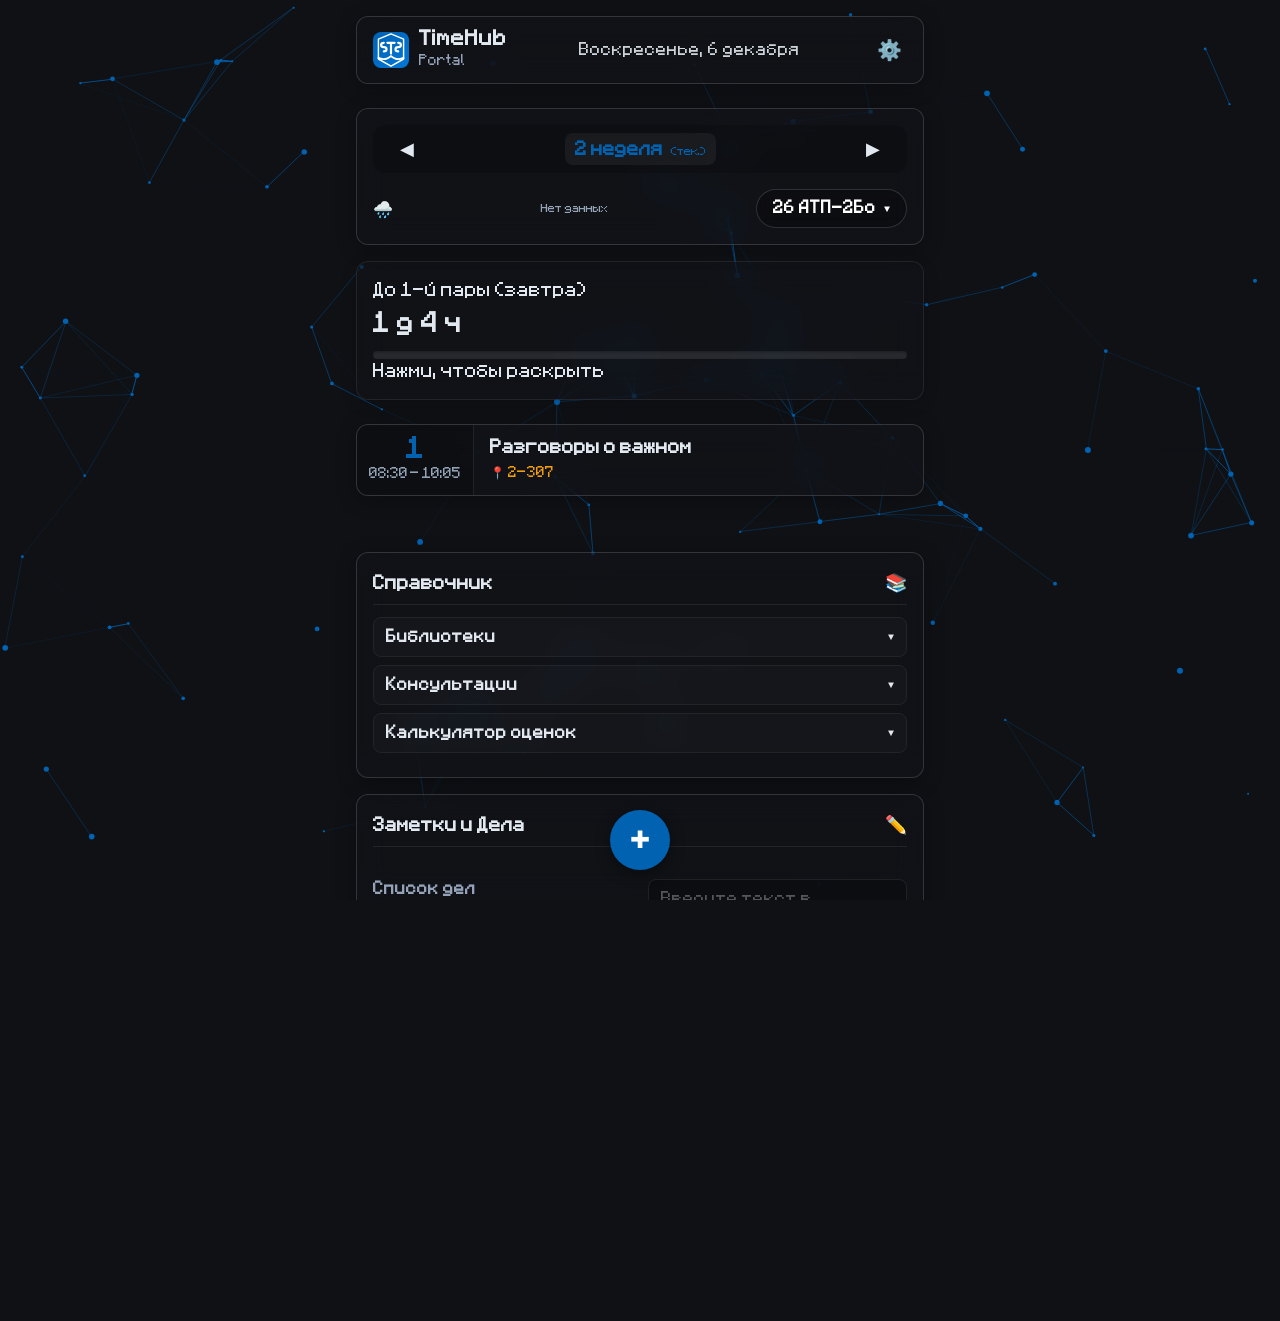
==== commit de0dcd5f: "fix: full files for telegram sync" ====
--- a/index.html
+++ b/index.html
@@ -7,8 +7,8 @@
     <meta name="description" content="TimeHub-Portal — умное расписание и таймер пар для студентов Газпром колледжа Волгограда.">
     <title>TimeHub-Portal</title>
     
-    <!-- Скрипт Telegram Mini Apps -->
-    <script src="https://telegram.org/js/telegram-web-app.js"></script>
+    <!-- Скрипт Telegram Mini Apps (строго один раз, до всех остальных скриптов) -->
+    <script src="https://telegram.org/js/telegram-web-app.js" crossorigin="anonymous"></script>
     
     <link rel="icon" href="data:image/svg+xml,<svg xmlns='http://www.w3.org/2000/svg' viewBox='0 0 100 100' fill='none'><path d='M50 5 L85 20 L85 75 L50 95 L15 75 L15 20 Z' stroke='%230062b1' stroke-width='4' stroke-linejoin='round'/><path d='M 30 30 C 20 30 20 42 30 42 C 40 42 40 54 30 54' stroke='%230062b1' stroke-width='6' stroke-linecap='round'/><path d='M 40 30 H 60 M 50 30 V 60' stroke='%230062b1' stroke-width='6' stroke-linecap='round'/><g transform='translate(100, 0) scale(-1, 1)'><path d='M 30 30 C 20 30 20 42 30 42 C 40 42 40 54 30 54' stroke='%230062b1' stroke-width='6' stroke-linecap='round'/></g><path d='M 15 72 C 35 82 50 67 50 67 C 50 67 65 82 85 72' stroke='%230062b1' stroke-width='5' stroke-linecap='round'/></svg>">
     
@@ -19,13 +19,13 @@
     <link rel="stylesheet" href="./assets/css/radial.css">
 </head>
 <body>
-    <!-- КОНТЕЙНЕР ДЛЯ ОБОЕВ -->
     <div id="custom-bg-container">
         <div class="custom-bg-media"></div>
         <div class="custom-bg-overlay"></div>
     </div>
 
     <div id="app"></div>
+    
     <script type="module" src="./assets/js/main.js"></script>
 </body>
 </html>
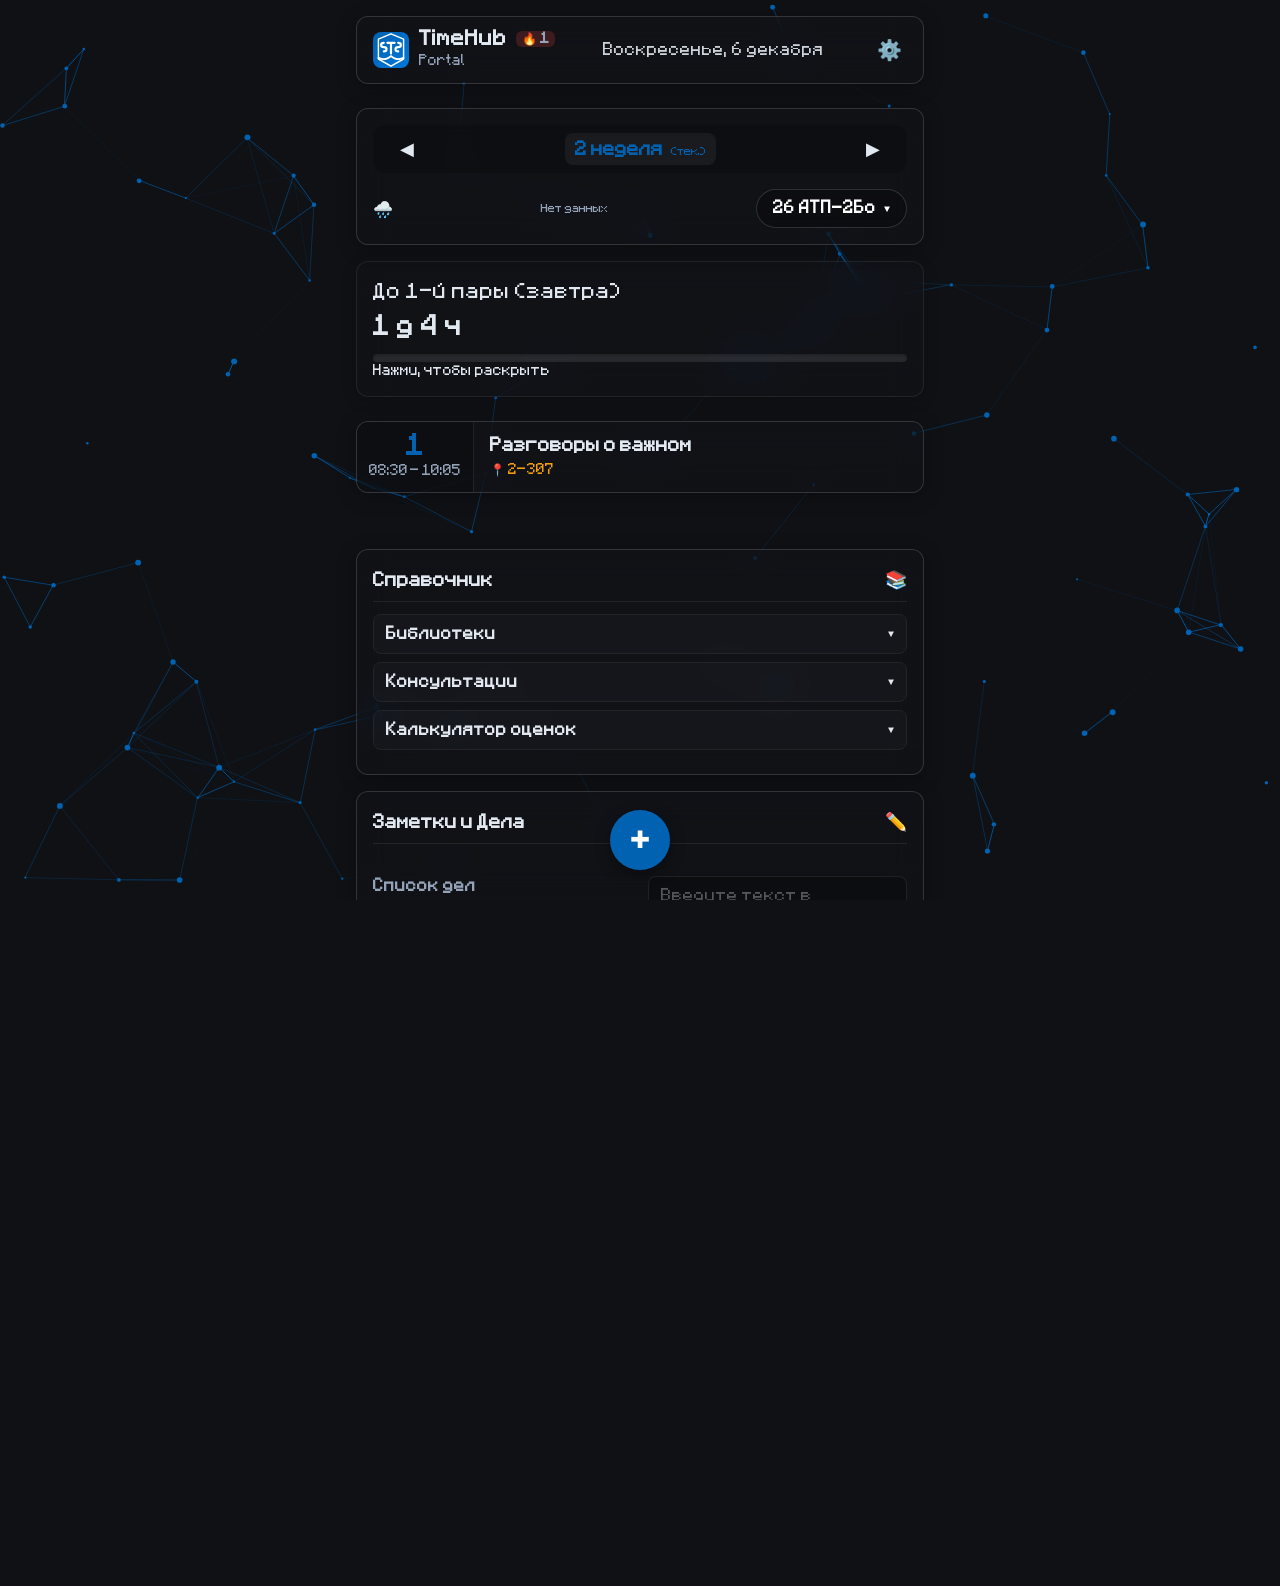
==== commit a439c9bc: "test: check auto cache bump" ====
--- a/index.html
+++ b/index.html
@@ -7,8 +7,13 @@
     <meta name="description" content="TimeHub-Portal — умное расписание и таймер пар для студентов Газпром колледжа Волгограда.">
     <title>TimeHub-Portal</title>
     
-    <!-- Скрипт Telegram Mini Apps (строго один раз, до всех остальных скриптов) -->
+    <!-- Скрипт Telegram Mini Apps -->
     <script src="https://telegram.org/js/telegram-web-app.js" crossorigin="anonymous"></script>
+    
+    <!-- Новые шрифты -->
+    <link rel="preconnect" href="https://fonts.googleapis.com">
+    <link rel="preconnect" href="https://fonts.gstatic.com" crossorigin>
+    <link href="https://fonts.googleapis.com/css2?family=Inter:wght@400;600;700&family=Montserrat:wght@400;600;700&family=Play:wght@400;700&family=Roboto:wght@400;500;700&family=Rubik:wght@400;500;700&display=swap" rel="stylesheet">
     
     <link rel="icon" href="data:image/svg+xml,<svg xmlns='http://www.w3.org/2000/svg' viewBox='0 0 100 100' fill='none'><path d='M50 5 L85 20 L85 75 L50 95 L15 75 L15 20 Z' stroke='%230062b1' stroke-width='4' stroke-linejoin='round'/><path d='M 30 30 C 20 30 20 42 30 42 C 40 42 40 54 30 54' stroke='%230062b1' stroke-width='6' stroke-linecap='round'/><path d='M 40 30 H 60 M 50 30 V 60' stroke='%230062b1' stroke-width='6' stroke-linecap='round'/><g transform='translate(100, 0) scale(-1, 1)'><path d='M 30 30 C 20 30 20 42 30 42 C 40 42 40 54 30 54' stroke='%230062b1' stroke-width='6' stroke-linecap='round'/></g><path d='M 15 72 C 35 82 50 67 50 67 C 50 67 65 82 85 72' stroke='%230062b1' stroke-width='5' stroke-linecap='round'/></svg>">
     
--- a/assets/css/style.css
+++ b/assets/css/style.css
@@ -2,14 +2,16 @@
 
 @font-face {
     font-family: 'MinecraftRus';
-    src: url('../fonts/MinecraftRus.ttf') format('truetype');
+    src: url('../fonts/MinecraftRus.woff2') format('woff2'),
+         url('../fonts/MinecraftRus.ttf') format('truetype');
     font-weight: normal;
     font-style: normal;
     font-display: swap;
 }
 @font-face {
     font-family: 'Tsap-Tsarap';
-    src: url('../fonts/Tsap-Tsarap.ttf') format('truetype');
+    src: url('../fonts/Tsap-Tsarap.woff2') format('woff2'),
+         url('../fonts/Tsap-Tsarap.ttf') format('truetype');
     font-weight: normal;
     font-style: normal;
     font-display: swap;
@@ -37,10 +39,10 @@
 
 /* --- ЧИТАЕМОСТЬ TSAP-TSARAP --- */
 body.font-tsap {
-    font-size: 20px; /* Сильно увеличиваем базовый размер */
+    font-size: 20px;
     letter-spacing: 0.5px; 
-    font-weight: bold; /* Принудительно делаем жирнее */
-    text-shadow: 0px 1px 3px rgba(0, 0, 0, 0.9), 0px 2px 5px rgba(0, 0, 0, 0.7); /* Усиленная тень */
+    font-weight: bold;
+    text-shadow: 0px 1px 3px rgba(0, 0, 0, 0.9), 0px 2px 5px rgba(0, 0, 0, 0.7);
 }
 body.font-tsap .lesson-subject { font-size: 20px; font-weight: bold; }
 body.font-tsap .lesson-num { font-size: 28px; }
@@ -54,6 +56,13 @@
 body.font-tsap .week-label { font-size: 18px; }
 body.font-tsap .group-trigger { font-size: 16px; }
 body.font-tsap .weather-advice { font-size: 12px; }
+
+/* --- НОВЫЕ ШРИФТЫ --- */
+body.font-inter { font-family: 'Inter', sans-serif; }
+body.font-roboto { font-family: 'Roboto', sans-serif; }
+body.font-rubik { font-family: 'Rubik', sans-serif; }
+body.font-play { font-family: 'Play', sans-serif; }
+body.font-montserrat { font-family: 'Montserrat', sans-serif; }
 
 /* Анимация для градиентных тем */
 body.theme-ocean, body.theme-sunset, body.theme-emerald, body.theme-sakura {
@@ -316,6 +325,97 @@
     transition-delay: calc(var(--i) * 0.03s); 
 }
 
+/* --- Скелетоны (Загрузка) --- */
+.skeleton-card {
+    display: flex;
+    align-items: stretch;
+    padding: 0;
+    overflow: hidden;
+    border-radius: var(--border-radius);
+    background: var(--glass-bg);
+    border: 1px solid var(--glass-border);
+    margin-bottom: 12px;
+    height: 80px; /* Примерная высота карточки */
+}
+
+.skeleton-time {
+    background: rgba(0, 0, 0, 0.1);
+    padding: 12px;
+    display: flex;
+    flex-direction: column;
+    justify-content: center;
+    align-items: center;
+    min-width: 90px;
+    border-right: 1px solid var(--border-color);
+    gap: 8px;
+}
+
+.skeleton-num {
+    width: 24px;
+    height: 24px;
+    border-radius: 50%;
+    background: rgba(255, 255, 255, 0.1);
+}
+
+.skeleton-clock {
+    width: 50px;
+    height: 12px;
+    border-radius: 4px;
+    background: rgba(255, 255, 255, 0.1);
+}
+
+.skeleton-info {
+    padding: 12px 16px;
+    display: flex;
+    flex-direction: column;
+    justify-content: center;
+    flex-grow: 1;
+    gap: 10px;
+}
+
+.skeleton-title {
+    width: 60%;
+    height: 16px;
+    border-radius: 4px;
+    background: rgba(255, 255, 255, 0.1);
+}
+
+.skeleton-details {
+    width: 40%;
+    height: 12px;
+    border-radius: 4px;
+    background: rgba(255, 255, 255, 0.1);
+}
+
+/* Анимация Шиммера (переливания) */
+.shimmer {
+    position: relative;
+    overflow: hidden;
+}
+.shimmer::after {
+    content: '';
+    position: absolute;
+    top: 0;
+    right: 0;
+    bottom: 0;
+    left: 0;
+    transform: translateX(-100%);
+    background-image: linear-gradient(
+        90deg,
+        rgba(255, 255, 255, 0) 0,
+        rgba(255, 255, 255, 0.05) 20%,
+        rgba(255, 255, 255, 0.1) 60%,
+        rgba(255, 255, 255, 0)
+    );
+    animation: shimmer 2s infinite;
+}
+@keyframes shimmer {
+    100% {
+        transform: translateX(100%);
+    }
+}
+/* --------------------------------- */
+
 /* --- Расписание --- */
 .schedule-container {
     display: flex;
@@ -516,18 +616,17 @@
     flex-direction: column;
     align-items: center;
     text-align: center;
-    /* Убрали transform: scale(1.5), теперь текст не будет вылезать */
 }
 .timer-widget.fullscreen .timer-status {
-    font-size: clamp(18px, 5vw, 28px); /* Шрифт подстраивается под экран */
+    font-size: clamp(18px, 5vw, 28px);
     line-height: 1.3;
     margin-bottom: 10px;
 }
 .timer-widget.fullscreen .timer-timeleft {
-    font-size: clamp(36px, 12vw, 64px); /* Цифры будут огромными на ПК, но влезут на телефон */
+    font-size: clamp(36px, 12vw, 64px);
     line-height: 1;
     margin-bottom: 15px;
-    white-space: nowrap; /* Время не будет переноситься на новую строку */
+    white-space: nowrap;
 }
 .timer-widget.fullscreen .timer-subject {
     font-size: clamp(16px, 4vw, 24px);
@@ -895,10 +994,10 @@
 }
 /* --- Фон для полноэкранного таймера --- */
 .timer-widget.fullscreen {
-    background: #0f1115; /* Темный фон по умолчанию */
-}
-
-/* Canvas внутри таймера (позиционируется абсолютно за текстом) */
+    background: #0f1115;
+}
+
+/* Canvas внутри таймера */
 .timer-particles-canvas {
     position: absolute;
     top: 0;
@@ -909,13 +1008,11 @@
     pointer-events: none;
 }
 
-/* Контент таймера должен быть поверх canvas */
 .timer-widget.fullscreen .timer-content {
     position: relative;
     z-index: 1;
 }
 
-/* Убираем черный фон при сворачивании, чтобы canvas не мешал */
 .timer-widget:not(.fullscreen) .timer-particles-canvas {
     display: none;
 }
@@ -935,67 +1032,52 @@
     letter-spacing: 1px;
 }
 /* =========================================
-   КРАСИВЫЙ СКРОЛЛБАР (Кроссбраузерный)
+   КРАСИВЫЙ СКРОЛЛБАР
    ========================================= */
-
-/* Для Firefox и новых версий Chrome (121+) */
 html, body, .modal-content, .schedule-container {
     scrollbar-width: thin;
     scrollbar-color: var(--accent-color) rgba(0, 0, 0, 0.2);
 }
-
-/* Для Chrome, Edge, Safari и Opera */
 ::-webkit-scrollbar {
     width: 8px;
     height: 8px;
 }
-
 ::-webkit-scrollbar-track {
     background: rgba(0, 0, 0, 0.2);
     border-radius: 4px;
 }
-
 ::-webkit-scrollbar-thumb {
     background: var(--accent-color);
     border-radius: 4px;
     border: 2px solid transparent;
     background-clip: padding-box;
 }
-
 ::-webkit-scrollbar-thumb:hover {
     background: var(--accent-hover);
 }
 /* =========================================
    НОВЫЕ СТИЛИ: Заметки в 2 колонки и Калькулятор
    ========================================= */
-
-/* Сетка для заметок */
 .notes-grid {
     display: grid;
-    grid-template-columns: 1fr 1fr; /* Две колонки */
+    grid-template-columns: 1fr 1fr;
     gap: 15px;
     margin-top: 10px;
 }
-
-/* Адаптив для телефонов: в одну колонку */
 @media (max-width: 600px) {
     .notes-grid {
         grid-template-columns: 1fr;
     }
 }
-
-/* Колонка с чек-листом */
 .checklist-container {
     display: flex;
     flex-direction: column;
 }
-
 .checklist-input-row {
     display: flex;
     gap: 8px;
     margin-bottom: 10px;
 }
-
 .check-input {
     flex-grow: 1;
     background: rgba(0, 0, 0, 0.2);
@@ -1007,11 +1089,9 @@
     font-size: 13px;
     outline: none;
 }
-
 .check-input:focus {
     border-color: var(--accent-color);
 }
-
 .check-add-btn {
     background: var(--accent-color);
     color: white;
@@ -1025,11 +1105,9 @@
     justify-content: center;
     transition: background 0.2s;
 }
-
 .check-add-btn:hover {
     background: var(--accent-hover);
 }
-
 .checklist {
     list-style: none;
     padding: 0;
@@ -1037,10 +1115,9 @@
     display: flex;
     flex-direction: column;
     gap: 6px;
-    max-height: 150px; /* Ограничение высоты */
+    max-height: 150px;
     overflow-y: auto;
 }
-
 .check-item {
     display: flex;
     align-items: center;
@@ -1050,25 +1127,21 @@
     border-radius: 6px;
     transition: all 0.2s;
 }
-
 .check-item.done .check-text {
     text-decoration: line-through;
     opacity: 0.5;
 }
-
 .check-box {
     cursor: pointer;
     accent-color: var(--accent-color);
     width: 16px;
     height: 16px;
 }
-
 .check-text {
     flex-grow: 1;
     font-size: 13px;
     word-break: break-word;
 }
-
 .check-delete {
     background: transparent;
     border: none;
@@ -1078,27 +1151,20 @@
     opacity: 0.5;
     transition: opacity 0.2s;
 }
-
 .check-delete:hover {
     opacity: 1;
 }
-
-/* Колонка с текстом */
 .notes-text-container {
     display: flex;
     flex-direction: column;
 }
-
 .notes-textarea {
     flex-grow: 1;
-    min-height: 150px; /* Увеличили высоту, чтобы совпадало с чек-листом */
-}
-
-/* Калькулятор оценок */
+    min-height: 150px;
+}
 .calc-container {
     padding: 10px 0;
 }
-
 .calc-result {
     margin-top: 15px;
     font-size: 18px;
@@ -1111,9 +1177,6 @@
 #qr-container canvas {
     border-radius: 8px;
 }
-/* =========================================
-   СТИЛИ ДЛЯ ПАНЕЛИ СО ССЫЛКОЙ (QR-код)
-   ========================================= */
 .share-link-container {
     display: flex;
     align-items: center;
@@ -1124,8 +1187,6 @@
     gap: 10px;
     margin-top: 10px;
 }
-
-/* Текст ссылки, который обрезается многоточием, если не влезает */
 .share-link-text {
     flex-grow: 1;
     font-size: 13px;
@@ -1136,8 +1197,6 @@
     text-overflow: ellipsis;
     padding-left: 8px;
 }
-
-/* Кнопка копирования */
 .share-copy-btn {
     background: var(--accent-color);
     color: white;
@@ -1153,19 +1212,12 @@
     flex-shrink: 0;
     transition: background 0.2s, transform 0.1s;
 }
-
 .share-copy-btn:hover {
     background: var(--accent-hover);
 }
-
 .share-copy-btn:active {
     transform: scale(0.95);
 }
-/* =========================================
-   СТИЛИ ДЛЯ QR-КОДА И ССЫЛКИ
-   ========================================= */
-
-/* Красивая подложка для QR-кода */
 .qr-glass-container {
     display: flex;
     justify-content: center;
@@ -1178,63 +1230,15 @@
     min-width: 280px;
     margin-left: auto;
     margin-right: auto;
-    /* Свечение в цвет темы (используется переменная --qr-glow, которую мы ставим из JS) */
     box-shadow: 0 10px 30px -10px var(--qr-glow, var(--accent-color)), 
                 0 0 0 4px rgba(255, 255, 255, 0.1);
     border: 2px solid var(--qr-glow, var(--accent-color));
     transition: transform 0.3s ease, box-shadow 0.3s ease;
 }
-
 .qr-glass-container:hover {
     transform: translateY(-2px);
     box-shadow: 0 15px 35px -10px var(--qr-glow, var(--accent-color)), 
                 0 0 0 4px rgba(255, 255, 255, 0.2);
-}
-/* Панель со ссылкой и кнопкой */
-.share-link-container {
-    display: flex;
-    align-items: center;
-    background: rgba(0, 0, 0, 0.2);
-    border: 1px solid var(--border-color);
-    border-radius: 12px;
-    padding: 6px;
-    gap: 10px;
-    margin-top: 10px;
-}
-
-.share-link-text {
-    flex-grow: 1;
-    font-size: 13px;
-    color: var(--text-muted);
-    text-align: left;
-    white-space: nowrap;
-    overflow: hidden;
-    text-overflow: ellipsis;
-    padding-left: 8px;
-}
-
-.share-copy-btn {
-    background: var(--accent-color);
-    color: white;
-    border: none;
-    border-radius: 8px;
-    width: 36px;
-    height: 36px;
-    display: flex;
-    align-items: center;
-    justify-content: center;
-    cursor: pointer;
-    font-size: 16px;
-    flex-shrink: 0;
-    transition: background 0.2s, transform 0.1s;
-}
-
-.share-copy-btn:hover {
-    background: var(--accent-hover);
-}
-
-.share-copy-btn:active {
-    transform: scale(0.95);
 }
 /* =========================================
    СТИЛИ ДЛЯ КАСТОМНЫХ ОБОЕВ
@@ -1245,12 +1249,11 @@
     left: 0;
     width: 100vw;
     height: 100vh;
-    z-index: -1; /* Уходит за частицы (0) и контент (1) */
+    z-index: -1;
     overflow: hidden;
-    background-color: var(--bg-color); /* Заглушка, если картинка не загрузилась */
-    display: none; /* По умолчанию скрыто */
-}
-
+    background-color: var(--bg-color);
+    display: none;
+}
 .custom-bg-media {
     position: absolute;
     top: 0;
@@ -1259,14 +1262,12 @@
     height: 100%;
     transition: filter 0.3s ease;
 }
-
 .custom-bg-media img,
 .custom-bg-media video {
     width: 100%;
     height: 100%;
-    object-fit: cover; /* По умолчанию заполнение */
-}
-
+    object-fit: cover;
+}
 .custom-bg-overlay {
     position: absolute;
     top: 0;
@@ -1277,4 +1278,246 @@
     opacity: 0;
     transition: opacity 0.3s ease;
     pointer-events: none;
+}
+
+/* =========================================
+   СИСТЕМА МАСШТАБИРОВАНИЯ ШРИФТА
+   ========================================= */
+:root {
+    --text-scale: 1;
+}
+
+/* Базовые размеры для обычного шрифта (Minecraft) */
+body { font-size: calc(16px * var(--text-scale)); }
+.lesson-subject { font-size: calc(16px * var(--text-scale)); }
+.lesson-num { font-size: calc(24px * var(--text-scale)); }
+.lesson-clock { font-size: calc(12px * var(--text-scale)); }
+.lesson-details { font-size: calc(12px * var(--text-scale)); }
+.timer-status { font-size: calc(18px * var(--text-scale)); }
+.timer-timeleft { font-size: calc(22px * var(--text-scale)); }
+.timer-subject { font-size: calc(16px * var(--text-scale)); }
+.timer-hint { font-size: calc(12px * var(--text-scale)); }
+.section-header h2 { font-size: calc(16px * var(--text-scale)); }
+.accordion-trigger { font-size: calc(14px * var(--text-scale)); }
+.ref-link { font-size: calc(14px * var(--text-scale)); }
+.notes-textarea { font-size: calc(14px * var(--text-scale)); }
+.notes-status { font-size: calc(11px * var(--text-scale)); }
+.check-text { font-size: calc(13px * var(--text-scale)); }
+.check-input { font-size: calc(13px * var(--text-scale)); }
+.check-delete { font-size: calc(14px * var(--text-scale)); }
+.week-label { font-size: calc(16px * var(--text-scale)); }
+.group-trigger { font-size: calc(14px * var(--text-scale)); }
+.group-option { font-size: calc(14px * var(--text-scale)); }
+.weather-main { font-size: calc(15px * var(--text-scale)); }
+.weather-advice { font-size: calc(10px * var(--text-scale)); }
+.badge-actual { font-size: calc(10px * var(--text-scale)); }
+.badge-return { font-size: calc(14px * var(--text-scale)); }
+.badge-substitution { font-size: calc(10px * var(--text-scale)); }
+.logo-text h1 { font-size: calc(18px * var(--text-scale)); }
+.logo-text span { font-size: calc(12px * var(--text-scale)); }
+.header-date { font-size: calc(14px * var(--text-scale)); }
+.icon-btn { font-size: calc(20px * var(--text-scale)); }
+.arrow-btn { font-size: calc(18px * var(--text-scale)); }
+.footer-disclaimer { font-size: calc(11px * var(--text-scale)); }
+.footer-link { font-size: calc(12px * var(--text-scale)); }
+.footer-copy { font-size: calc(10px * var(--text-scale)); }
+.share-link-text { font-size: calc(13px * var(--text-scale)); }
+.full-day-title { font-size: calc(16px * var(--text-scale)); }
+.calc-result { font-size: calc(18px * var(--text-scale)); }
+
+/* Модалка настроек */
+.modal-header h2 { font-size: calc(18px * var(--text-scale)); }
+.settings-group h3 { font-size: calc(14px * var(--text-scale)); }
+.theme-btn { font-size: calc(14px * var(--text-scale)); }
+.settings-select { font-size: calc(14px * var(--text-scale)); }
+.toggle-row span { font-size: calc(14px * var(--text-scale)); }
+.settings-group p { font-size: calc(12px * var(--text-scale)); }
+.settings-group input[type="file"] { font-size: calc(12px * var(--text-scale)); }
+.qr-loading { font-size: calc(14px * var(--text-scale)); }
+
+/* Размеры для шрифта Tsap-Tsarap */
+body.font-tsap { font-size: calc(20px * var(--text-scale)); }
+body.font-tsap .lesson-subject { font-size: calc(20px * var(--text-scale)); }
+body.font-tsap .lesson-num { font-size: calc(28px * var(--text-scale)); }
+body.font-tsap .lesson-clock { font-size: calc(14px * var(--text-scale)); }
+body.font-tsap .lesson-details { font-size: calc(14px * var(--text-scale)); }
+body.font-tsap .timer-status { font-size: calc(22px * var(--text-scale)); }
+body.font-tsap .timer-timeleft { font-size: calc(32px * var(--text-scale)); }
+body.font-tsap .timer-subject { font-size: calc(20px * var(--text-scale)); }
+body.font-tsap .logo-text h1 { font-size: calc(22px * var(--text-scale)); }
+body.font-tsap .header-date { font-size: calc(16px * var(--text-scale)); }
+body.font-tsap .week-label { font-size: calc(18px * var(--text-scale)); }
+body.font-tsap .group-trigger { font-size: calc(16px * var(--text-scale)); }
+body.font-tsap .weather-advice { font-size: calc(12px * var(--text-scale)); }
+/* =========================================
+   СТИЛИ ДЛЯ СТРИКА (ОГОНЬКА)
+   ========================================= */
+
+/* Бейдж в шапке */
+.header-streak-badge {
+    font-size: 12px;
+    background: rgba(239, 68, 68, 0.2);
+    color: #ef4444;
+    padding: 2px 6px;
+    border-radius: 6px;
+    margin-left: 4px;
+    font-weight: bold;
+    vertical-align: middle;
+    animation: pulse-badge 2s infinite;
+}
+
+@keyframes pulse-badge {
+    0% { transform: scale(1); }
+    50% { transform: scale(1.05); }
+    100% { transform: scale(1); }
+}
+
+/* Выпадающее меню */
+.streak-dropdown {
+    position: absolute;
+    top: 100%;
+    left: 0;
+    margin-top: 8px;
+    width: 140px;
+    padding: 16px;
+    text-align: center;
+    z-index: 100;
+    
+    opacity: 0;
+    visibility: hidden;
+    transform: translateY(-10px) scale(0.95);
+    transition: all 0.3s cubic-bezier(0.175, 0.885, 0.32, 1.275);
+}
+
+.streak-dropdown.open {
+    opacity: 1;
+    visibility: visible;
+    transform: translateY(0) scale(1);
+}
+
+.streak-title {
+    font-size: 12px;
+    color: var(--text-muted);
+    text-transform: uppercase;
+    letter-spacing: 1px;
+    margin-bottom: 4px;
+}
+
+.streak-count-text {
+    font-size: 14px;
+    font-weight: bold;
+    color: var(--text-main);
+}
+
+.streak-icon-wrapper {
+    width: 60px;
+    height: 60px;
+    margin: 0 auto 10px auto;
+    display: flex;
+    align-items: center;
+    justify-content: center;
+    filter: drop-shadow(0 0 10px rgba(239, 68, 68, 0.5));
+}
+
+/* Анимация огонька */
+.fire-svg-container {
+    width: 100%;
+    height: 100%;
+    animation: fire-flicker 1.5s infinite alternate ease-in-out;
+}
+
+@keyframes fire-flicker {
+    0% { transform: scale(1) rotate(-2deg); opacity: 0.9; }
+    50% { transform: scale(1.05) rotate(2deg); opacity: 1; }
+    100% { transform: scale(1.1) rotate(0deg); opacity: 0.9; }
+}
+
+/* Цветовые уровни огня */
+.fire-svg-container { color: #f97316; } /* Базовый оранжевый */
+
+.fire-lvl-2 { color: #ef4444; animation-duration: 1.2s; } /* 10+ дней, красный */
+.fire-lvl-3 { color: #3b82f6; animation-duration: 1s; } /* 30+ дней, синий */
+.fire-lvl-4 { color: #a855f7; animation-duration: 0.8s; } /* 60+ дней, фиолетовый */
+.fire-lvl-5 { 
+    color: #fbbf24; 
+    animation-duration: 0.6s; 
+    filter: drop-shadow(0 0 15px rgba(251, 191, 36, 0.8));
+} /* 100+ дней, золотой */
+/* =========================================
+   ФИКС ПОЗИЦИОНИРОВАНИЯ ДЛЯ СТРИКА
+   ========================================= */
+.header-logo {
+    position: relative; /* Это заставит меню открываться под логотипом, а не в углу экрана */
+    cursor: pointer;
+}
+
+/* Убедимся, что меню поверх всех остальных элементов */
+.streak-dropdown {
+    position: absolute;
+    top: 100%;
+    left: 0;
+    margin-top: 8px;
+    width: 140px;
+    padding: 16px;
+    text-align: center;
+    z-index: 1000; 
+    
+    opacity: 0;
+    visibility: hidden;
+    transform: translateY(-10px) scale(0.95);
+    transition: all 0.3s cubic-bezier(0.175, 0.885, 0.32, 1.275);
+}
+
+.streak-dropdown.open {
+    opacity: 1;
+    visibility: visible;
+    transform: translateY(0) scale(1);
+}
+
+.streak-title {
+    font-size: 12px;
+    color: var(--text-muted);
+    text-transform: uppercase;
+    letter-spacing: 1px;
+    margin-bottom: 4px;
+}
+
+.streak-count-text {
+    font-size: 14px;
+    font-weight: bold;
+    color: var(--text-main);
+}
+
+.streak-icon-wrapper {
+    width: 60px;
+    height: 60px;
+    margin: 0 auto 10px auto;
+    display: flex;
+    align-items: center;
+    justify-content: center;
+    filter: drop-shadow(0 0 10px rgba(239, 68, 68, 0.5));
+}
+
+/* Анимация огонька */
+.fire-svg-container {
+    width: 100%;
+    height: 100%;
+    animation: fire-flicker 1.5s infinite alternate ease-in-out;
+}
+
+@keyframes fire-flicker {
+    0% { transform: scale(1) rotate(-2deg); opacity: 0.9; }
+    50% { transform: scale(1.05) rotate(2deg); opacity: 1; }
+    100% { transform: scale(1.1) rotate(0deg); opacity: 0.9; }
+}
+
+/* Цветовые уровни огня */
+.fire-svg-container { color: #f97316; }
+.fire-lvl-2 { color: #ef4444; animation-duration: 1.2s; }
+.fire-lvl-3 { color: #3b82f6; animation-duration: 1s; }
+.fire-lvl-4 { color: #a855f7; animation-duration: 0.8s; }
+.fire-lvl-5 { 
+    color: #fbbf24; 
+    animation-duration: 0.6s; 
+    filter: drop-shadow(0 0 15px rgba(251, 191, 36, 0.8));
 }
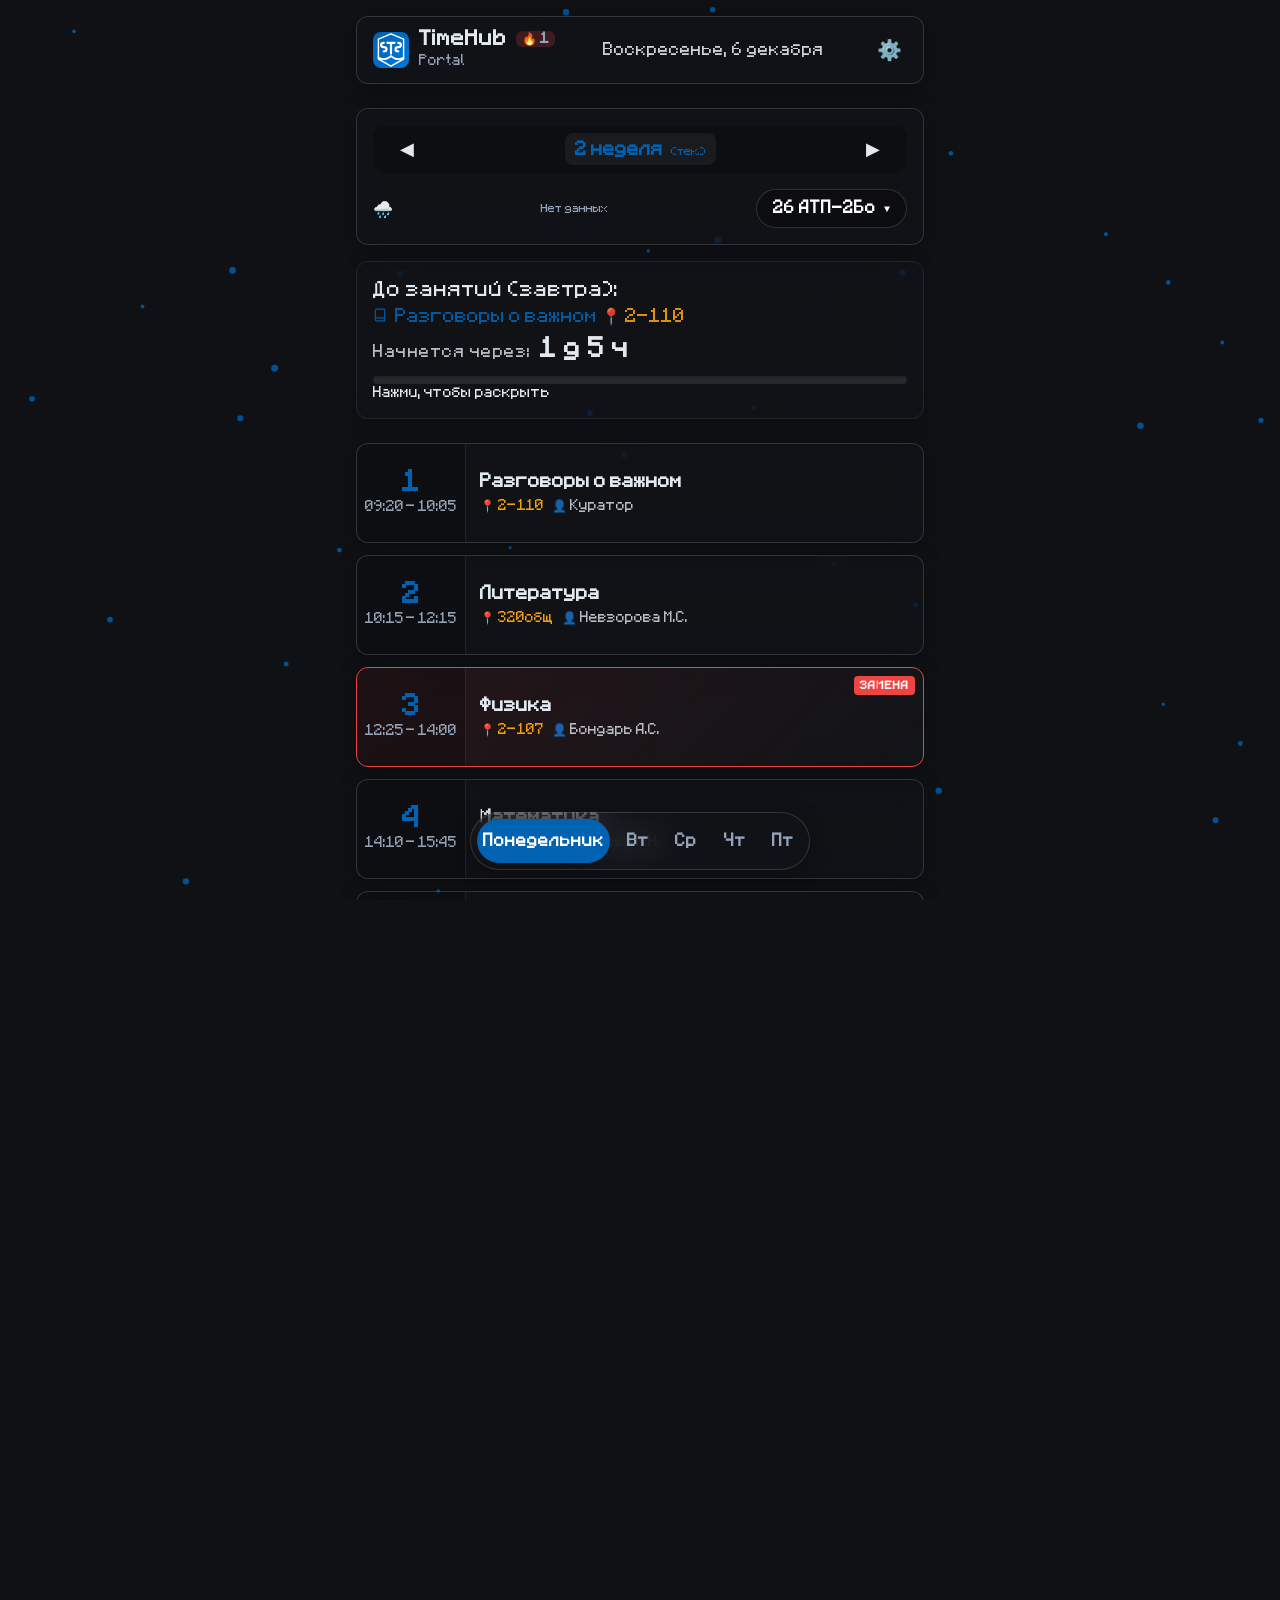
==== commit 42bc1da4: "визуалы" ====
--- a/index.html
+++ b/index.html
@@ -10,10 +10,10 @@
     <!-- Скрипт Telegram Mini Apps -->
     <script src="https://telegram.org/js/telegram-web-app.js" crossorigin="anonymous"></script>
     
-    <!-- Новые шрифты -->
+    <!-- Шрифты (оставлен VT323 для терминала, остальные лишние убраны) -->
     <link rel="preconnect" href="https://fonts.googleapis.com">
     <link rel="preconnect" href="https://fonts.gstatic.com" crossorigin>
-    <link href="https://fonts.googleapis.com/css2?family=Inter:wght@400;600;700&family=Montserrat:wght@400;600;700&family=Play:wght@400;700&family=Roboto:wght@400;500;700&family=Rubik:wght@400;500;700&display=swap" rel="stylesheet">
+    <link href="https://fonts.googleapis.com/css2?family=Inter:wght@400;600;700&family=Montserrat:wght@400;600;700&family=Play:wght@400;700&family=Roboto:wght@400;500;700&family=Rubik:wght@400;500;700&family=VT323&display=swap" rel="stylesheet">
     
     <link rel="icon" href="data:image/svg+xml,<svg xmlns='http://www.w3.org/2000/svg' viewBox='0 0 100 100' fill='none'><path d='M50 5 L85 20 L85 75 L50 95 L15 75 L15 20 Z' stroke='%230062b1' stroke-width='4' stroke-linejoin='round'/><path d='M 30 30 C 20 30 20 42 30 42 C 40 42 40 54 30 54' stroke='%230062b1' stroke-width='6' stroke-linecap='round'/><path d='M 40 30 H 60 M 50 30 V 60' stroke='%230062b1' stroke-width='6' stroke-linecap='round'/><g transform='translate(100, 0) scale(-1, 1)'><path d='M 30 30 C 20 30 20 42 30 42 C 40 42 40 54 30 54' stroke='%230062b1' stroke-width='6' stroke-linecap='round'/></g><path d='M 15 72 C 35 82 50 67 50 67 C 50 67 65 82 85 72' stroke='%230062b1' stroke-width='5' stroke-linecap='round'/></svg>">
     
--- a/assets/css/style.css
+++ b/assets/css/style.css
@@ -1,4 +1,4 @@
-/* style.css: Базовые стили, сброс, шрифты и каркас */
+/* assets/css/style.css: Базовые стили, сброс, шрифты и каркас */
 
 @font-face {
     font-family: 'MinecraftRus';
@@ -21,6 +21,10 @@
     margin: 0;
     padding: 0;
     -webkit-tap-highlight-color: transparent;
+}
+
+html {
+    scroll-behavior: smooth; /* Плавный скролл */
 }
 
 html, body {
@@ -37,34 +41,19 @@
     overflow-x: hidden;
 }
 
-/* --- ЧИТАЕМОСТЬ TSAP-TSARAP --- */
 body.font-tsap {
-    font-size: 20px;
+    font-size: 24px;
     letter-spacing: 0.5px; 
     font-weight: bold;
     text-shadow: 0px 1px 3px rgba(0, 0, 0, 0.9), 0px 2px 5px rgba(0, 0, 0, 0.7);
 }
-body.font-tsap .lesson-subject { font-size: 20px; font-weight: bold; }
-body.font-tsap .lesson-num { font-size: 28px; }
-body.font-tsap .lesson-clock { font-size: 14px; }
-body.font-tsap .lesson-details { font-size: 14px; }
-body.font-tsap .timer-status { font-size: 22px; }
-body.font-tsap .timer-timeleft { font-size: 32px; }
-body.font-tsap .timer-subject { font-size: 20px; }
-body.font-tsap .logo-text h1 { font-size: 22px; }
-body.font-tsap .header-date { font-size: 16px; }
-body.font-tsap .week-label { font-size: 18px; }
-body.font-tsap .group-trigger { font-size: 16px; }
-body.font-tsap .weather-advice { font-size: 12px; }
-
-/* --- НОВЫЕ ШРИФТЫ --- */
+
 body.font-inter { font-family: 'Inter', sans-serif; }
 body.font-roboto { font-family: 'Roboto', sans-serif; }
 body.font-rubik { font-family: 'Rubik', sans-serif; }
 body.font-play { font-family: 'Play', sans-serif; }
 body.font-montserrat { font-family: 'Montserrat', sans-serif; }
 
-/* Анимация для градиентных тем */
 body.theme-ocean, body.theme-sunset, body.theme-emerald, body.theme-sakura {
     animation: gradient-animation 10s ease infinite;
 }
@@ -75,7 +64,6 @@
     100% { background-position: 0% 50%; }
 }
 
-/* --- СТИЛИ ДЛЯ ЧАСТИЦ --- */
 #particles-canvas {
     position: fixed;
     top: 0;
@@ -93,12 +81,12 @@
     flex-direction: column;
     min-height: 100vh;
     padding: 16px;
+    padding-bottom: 110px; /* Запас снизу под плавающий переключатель дней */
     gap: 16px;
     max-width: 600px;
     margin: 0 auto;
 }
 
-/* Класс для эффекта Liquid Glass */
 .glass-panel {
     background: var(--glass-bg);
     backdrop-filter: var(--glass-blur);
@@ -132,9 +120,7 @@
     70% { box-shadow: 0 0 0 10px rgba(0, 98, 177, 0); }
     100% { box-shadow: 0 0 0 0 rgba(0, 98, 177, 0); }
 }
-.animate-pulse {
-    animation: pulse-glow 2s infinite;
-}
+.animate-pulse { animation: pulse-glow 2s infinite; }
 
 /* --- Шапка --- */
 .app-header {
@@ -143,12 +129,19 @@
     align-items: center;
     padding: 12px 16px;
     margin-bottom: 8px;
+    position: relative;
+    z-index: 100;
 }
 .header-logo {
     display: flex;
     align-items: center;
     gap: 10px;
-}
+    position: relative;
+    z-index: 101;
+    cursor: pointer;
+    transition: transform 0.2s;
+}
+.header-logo:active { transform: scale(0.95); }
 .logo-icon {
     width: 36px;
     height: 36px;
@@ -160,715 +153,258 @@
     border-radius: 8px;
     font-size: 24px;
     font-weight: bold;
-    cursor: pointer;
     user-select: none;
-}
-.logo-text h1 {
-    font-size: 18px;
-    line-height: 1;
-    margin: 0;
-}
-.logo-text span {
+    flex-shrink: 0;
+}
+.logo-text h1 { font-size: 18px; line-height: 1; margin: 0; }
+.logo-text span { font-size: 12px; color: var(--text-muted); }
+.header-date { font-size: 14px; font-weight: 500; color: var(--text-main); opacity: 0.9; text-align: right; line-height: 1.2; }
+.icon-btn { background: transparent; border: none; font-size: 20px; cursor: pointer; color: var(--text-main); padding: 5px; transition: transform var(--transition-speed); }
+.icon-btn:hover { transform: rotate(45deg); }
+.icon-btn:active { transform: scale(0.9) rotate(45deg); }
+
+/* --- СТРИК --- */
+.header-streak-badge {
     font-size: 12px;
-    color: var(--text-muted);
-}
-.header-date {
-    font-size: 14px;
-    font-weight: 500;
-    color: var(--text-main);
-    opacity: 0.9;
-    text-align: right;
-    line-height: 1.2;
-}
-.icon-btn {
-    background: transparent;
-    border: none;
-    font-size: 20px;
-    cursor: pointer;
-    color: var(--text-main);
-    padding: 5px;
-    transition: transform var(--transition-speed);
-}
-.icon-btn:hover {
-    transform: rotate(45deg);
-}
-
-/* --- Панель управления --- */
-.controls-panel {
-    display: flex;
-    flex-direction: column;
-    gap: 12px;
-    padding: 16px;
-    position: relative;
-    z-index: 50;
-}
-.week-control {
-    display: flex;
-    justify-content: space-between;
-    align-items: center;
-    background: rgba(0, 0, 0, 0.2);
-    border-radius: var(--border-radius);
-    padding: 8px 12px;
-}
-.arrow-btn {
-    background: transparent;
-    border: none;
-    color: var(--text-main);
-    font-size: 18px;
-    cursor: pointer;
-    padding: 5px 15px;
-    transition: transform 0.2s;
-}
-.arrow-btn:hover {
-    transform: scale(1.2);
-    color: var(--accent-color);
-}
-
-/* Выбор группы */
-.group-control {
-    order: 2;
-    position: relative;
-    text-align: center;
-    flex-shrink: 0;
-}
-
-.group-trigger {
-    display: inline-flex;
-    align-items: center;
-    gap: 8px;
-    background: rgba(0, 0, 0, 0.25); 
-    backdrop-filter: blur(8px); 
-    -webkit-backdrop-filter: blur(8px);
-    border: 1px solid var(--glass-border);
-    color: white;
-    padding: 8px 16px;
-    border-radius: 20px;
-    cursor: pointer;
+    background: rgba(239, 68, 68, 0.2);
+    color: #ef4444;
+    padding: 2px 6px;
+    border-radius: 6px;
+    margin-left: 4px;
     font-weight: bold;
-    font-size: 14px;
-    transition: all 0.2s;
-    user-select: none;
-}
-.group-trigger:hover {
-    background: var(--accent-color);
-    border-color: var(--accent-hover);
-    box-shadow: 0 0 10px var(--accent-color);
-}
-.arrow-down {
-    font-size: 10px;
-    transition: transform 0.3s cubic-bezier(0.175, 0.885, 0.32, 1.275);
-}
-.arrow-down.rotate {
-    transform: rotate(180deg);
-}
-
-/* Выпадающий список (Анимация) */
-.group-dropdown {
+    vertical-align: middle;
+    animation: pulse-badge 2s infinite;
+}
+
+@keyframes pulse-badge {
+    0% { transform: scale(1); }
+    50% { transform: scale(1.05); }
+    100% { transform: scale(1); }
+}
+
+.streak-dropdown {
     position: absolute;
     top: 100%;
-    left: 50%;
-    transform: translateX(-50%) scaleY(0);
-    transform-origin: top;
+    left: 0;
+    margin-top: 8px;
+    width: 160px;
+    padding: 16px;
+    text-align: center;
+    z-index: 9999;
     opacity: 0;
     visibility: hidden;
-    
-    background: var(--glass-bg); 
-    backdrop-filter: blur(16px);
-    -webkit-backdrop-filter: blur(16px);
-    border: 1px solid var(--glass-border);
-    border-radius: var(--border-radius);
-    box-shadow: var(--shadow);
-    z-index: 100;
-    min-width: 160px;
-    margin-top: 8px;
-    overflow: hidden;
-    
-    transition: all 0.2s cubic-bezier(0.175, 0.885, 0.32, 1.275);
-}
-
-.group-dropdown.open {
-    transform: translateX(-50%) scaleY(1);
-    opacity: 1;
-    visibility: visible;
-}
-
-.dropdown-list {
-    list-style: none;
-    padding: 6px;
-    margin: 0;
-    display: flex;
-    flex-direction: column;
-    gap: 4px;
-}
-
-.group-option {
-    padding: 8px 12px;
-    cursor: pointer;
-    border-radius: 6px;
-    font-size: 14px;
-    color: var(--text-main);
-    transition: all 0.15s ease;
-    
-    opacity: 0;
-    transform: translateY(-10px);
-}
-
-.group-option:hover {
-    background: var(--accent-color);
-    color: white;
-    transform: translateX(4px);
-}
-
-.group-dropdown.open .group-option {
-    opacity: 1;
-    transform: translateY(0);
-    transition-delay: calc(var(--i) * 0.03s); 
-}
-
-/* --- Скелетоны (Загрузка) --- */
-.skeleton-card {
-    display: flex;
-    align-items: stretch;
-    padding: 0;
-    overflow: hidden;
-    border-radius: var(--border-radius);
-    background: var(--glass-bg);
-    border: 1px solid var(--glass-border);
-    margin-bottom: 12px;
-    height: 80px; /* Примерная высота карточки */
-}
-
-.skeleton-time {
-    background: rgba(0, 0, 0, 0.1);
-    padding: 12px;
-    display: flex;
-    flex-direction: column;
-    justify-content: center;
-    align-items: center;
-    min-width: 90px;
-    border-right: 1px solid var(--border-color);
-    gap: 8px;
-}
-
-.skeleton-num {
-    width: 24px;
-    height: 24px;
-    border-radius: 50%;
-    background: rgba(255, 255, 255, 0.1);
-}
-
-.skeleton-clock {
-    width: 50px;
-    height: 12px;
-    border-radius: 4px;
-    background: rgba(255, 255, 255, 0.1);
-}
-
-.skeleton-info {
-    padding: 12px 16px;
-    display: flex;
-    flex-direction: column;
-    justify-content: center;
-    flex-grow: 1;
-    gap: 10px;
-}
-
-.skeleton-title {
-    width: 60%;
-    height: 16px;
-    border-radius: 4px;
-    background: rgba(255, 255, 255, 0.1);
-}
-
-.skeleton-details {
-    width: 40%;
-    height: 12px;
-    border-radius: 4px;
-    background: rgba(255, 255, 255, 0.1);
-}
-
-/* Анимация Шиммера (переливания) */
-.shimmer {
-    position: relative;
-    overflow: hidden;
-}
-.shimmer::after {
-    content: '';
-    position: absolute;
-    top: 0;
-    right: 0;
-    bottom: 0;
-    left: 0;
-    transform: translateX(-100%);
-    background-image: linear-gradient(
-        90deg,
-        rgba(255, 255, 255, 0) 0,
-        rgba(255, 255, 255, 0.05) 20%,
-        rgba(255, 255, 255, 0.1) 60%,
-        rgba(255, 255, 255, 0)
-    );
-    animation: shimmer 2s infinite;
-}
-@keyframes shimmer {
-    100% {
-        transform: translateX(100%);
-    }
-}
-/* --------------------------------- */
-
-/* --- Расписание --- */
-.schedule-container {
-    display: flex;
-    flex-direction: column;
-    gap: 12px;
-    margin-bottom: 40px;
-    position: relative;
-    z-index: 10;
-}
-.schedule-card {
-    display: flex;
-    align-items: stretch;
-    padding: 0;
-    overflow: hidden;
-    transition: transform 0.2s;
-    position: relative;
-}
-.schedule-card:active {
-    transform: scale(0.98);
-}
-.schedule-card.current-lesson {
-    border-color: var(--accent-color);
-    border-width: 2px;
-}
-.lesson-time {
-    background: rgba(0, 0, 0, 0.2);
-    padding: 12px;
-    display: flex;
-    flex-direction: column;
-    justify-content: center;
-    align-items: center;
-    min-width: 90px;
-    border-right: 1px solid var(--border-color);
-}
-.lesson-num {
-    font-size: 24px;
-    font-weight: bold;
-    color: var(--accent-color);
-    line-height: 1;
-    margin-bottom: 4px;
-}
-.lesson-clock {
-    font-size: 12px;
-    color: var(--text-muted);
-    display: flex;
-    gap: 2px;
-}
-.lesson-info {
-    padding: 12px 16px;
-    display: flex;
-    flex-direction: column;
-    justify-content: center;
-    flex-grow: 1;
-}
-.lesson-subject {
-    font-size: 16px;
-    font-weight: bold;
-    margin-bottom: 6px;
-    line-height: 1.2;
-}
-.lesson-details {
-    display: flex;
-    flex-wrap: wrap;
-    gap: 12px;
-    font-size: 12px;
-    color: var(--text-muted);
-}
-.lesson-room {
-    color: #f59e0b;
-}
-.lesson-teacher {
-    color: var(--text-main);
-    opacity: 0.8;
-}
-
-/* --- Таймер --- */
-.timer-widget {
-    border: 1px solid var(--border-color);
-    box-shadow: 0 4px 15px rgba(0, 0, 0, 0.2);
-}
-#app > .timer-widget {
-    margin-bottom: 8px;
-}
-
-/* --- Замены --- */
-.schedule-card.is-substitution {
-    border-color: #ef4444;
-    background: linear-gradient(135deg, rgba(239, 68, 68, 0.1), rgba(20, 22, 26, 0.7));
-}
-.badge-substitution {
-    position: absolute;
-    top: 8px;
-    right: 8px;
-    background: #ef4444;
-    color: white;
-    font-size: 10px;
-    font-weight: bold;
-    padding: 2px 6px;
-    border-radius: 4px;
-    text-transform: uppercase;
-    letter-spacing: 1px;
-    animation: pulse-danger 2s infinite;
-}
-@keyframes pulse-danger {
-    0% { box-shadow: 0 0 0 0 rgba(239, 68, 68, 0.4); }
-    70% { box-shadow: 0 0 0 6px rgba(239, 68, 68, 0); }
-    100% { box-shadow: 0 0 0 0 rgba(239, 68, 68, 0); }
-}
-
-/* --- Погода и Неделя --- */
-.middle-row {
-    display: flex;
-    justify-content: space-between;
-    align-items: center;
-    width: 100%;
-    margin-top: 4px;
-}
-#weather-container,
-.weather-widget {
-    display: contents;
-}
-.weather-main {
-    order: 1;
-    display: flex;
-    align-items: center;
-    gap: 4px;
-    font-size: 15px;
-    font-weight: bold;
-    white-space: nowrap;
-    min-width: 70px;
-}
-.weather-advice {
-    order: 3;
-    font-size: 10px;
-    color: var(--text-muted);
-    text-align: right;
-    line-height: 1.2;
-    max-width: 90px;
-    flex-grow: 1;
-}
-
-/* Умная подсветка недели */
-.week-label {
-    cursor: pointer;
-    padding: 4px 10px;
-    border-radius: 8px;
-    transition: background 0.2s, color 0.2s;
-    user-select: none;
-    display: inline-block;
-    font-weight: bold;
-    font-size: 16px;
-}
-.week-label.active-week {
-    color: var(--accent-color);
-    background: rgba(255, 255, 255, 0.05);
-}
-.week-label.inactive-week {
-    color: var(--text-muted);
-}
-.week-label.inactive-week:hover {
-    background: rgba(255, 255, 255, 0.05);
-}
-.badge-actual {
-    font-size: 10px;
-    color: var(--accent-color);
-    font-weight: normal;
-    margin-left: 4px;
-}
-.badge-return {
-    font-size: 14px;
-    color: var(--text-main);
-    margin-left: 4px;
-    display: inline-block;
-    transition: transform 0.2s;
-}
-.week-label.inactive-week:hover .badge-return {
-    transform: scale(1.2);
-}
-
-/* --- Полноэкранный режим таймера (Адаптивный) --- */
-.timer-widget.fullscreen {
-    position: fixed;
-    top: 0;
-    left: 0;
-    width: 100vw;
-    height: 100vh;
-    z-index: 9999;
-    border-radius: 0;
+    transform: translateY(-10px) scale(0.95);
+    transition: all 0.3s cubic-bezier(0.175, 0.885, 0.32, 1.275);
+}
+.streak-dropdown.open { opacity: 1; visibility: visible; transform: translateY(0) scale(1); }
+.streak-title { font-size: 12px; color: var(--text-muted); text-transform: uppercase; letter-spacing: 1px; margin-bottom: 4px; }
+.streak-count-text { font-size: 14px; font-weight: bold; color: var(--text-main); }
+
+.streak-icon-wrapper {
+    width: 60px;
+    height: 60px;
+    margin: 0 auto 10px auto;
     display: flex;
     align-items: center;
     justify-content: center;
-    background: var(--bg-color);
-}
-.timer-widget.fullscreen .timer-content {
-    width: 90%;
-    max-width: 600px;
-    display: flex;
-    flex-direction: column;
-    align-items: center;
-    text-align: center;
-}
-.timer-widget.fullscreen .timer-status {
-    font-size: clamp(18px, 5vw, 28px);
-    line-height: 1.3;
-    margin-bottom: 10px;
-}
-.timer-widget.fullscreen .timer-timeleft {
-    font-size: clamp(36px, 12vw, 64px);
-    line-height: 1;
-    margin-bottom: 15px;
-    white-space: nowrap;
-}
-.timer-widget.fullscreen .timer-subject {
-    font-size: clamp(16px, 4vw, 24px);
-    margin-bottom: 10px;
-}
-.timer-widget.fullscreen .timer-progress-track {
-    width: 100%;
-    max-width: 400px;
-}
-.timer-widget.fullscreen .timer-hint {
-    font-size: clamp(12px, 3vw, 16px);
-    margin-top: 15px;
-    opacity: 0.7;
-}
-
-/* --- Модальное окно настроек --- */
-.modal-overlay {
-    position: fixed;
-    top: 0;
-    left: 0;
-    width: 100vw;
-    height: 100vh;
-    background: rgba(0, 0, 0, 0.6);
-    backdrop-filter: blur(4px);
-    z-index: 10000;
-    display: flex;
-    justify-content: center;
-    align-items: flex-end;
-    animation: fadeIn 0.2s ease-out;
-}
-@keyframes fadeIn {
-    from { opacity: 0; }
-    to { opacity: 1; }
-}
-.modal-content {
-    width: 100%;
-    max-width: 600px;
-    background: var(--surface-color);
-    backdrop-filter: blur(16px);
-    -webkit-backdrop-filter: blur(16px);
-    border-bottom-left-radius: 0;
-    border-bottom-right-radius: 0;
-    border-top-left-radius: 20px;
-    border-top-right-radius: 20px;
-    padding: 20px;
-    max-height: 85vh;
-    overflow-y: auto;
-    animation: slideUp 0.45s cubic-bezier(0.16, 1, 0.3, 1);
-}
-@keyframes slideUp {
-    from { transform: translateY(100%); }
-    to { transform: translateY(0); }
-}
-.modal-header {
-    display: flex;
-    justify-content: space-between;
-    align-items: center;
-    margin-bottom: 20px;
-    border-bottom: 1px solid var(--border-color);
-    padding-bottom: 10px;
-}
-.modal-header h2 {
-    font-size: 18px;
-    margin: 0;
-}
-.settings-group {
-    margin-bottom: 24px;
-}
-.settings-group h3 {
-    font-size: 14px;
-    color: var(--text-muted);
-    margin-bottom: 12px;
-    text-transform: uppercase;
-    letter-spacing: 1px;
-}
-.theme-grid {
+    filter: drop-shadow(0 0 10px rgba(239, 68, 68, 0.5));
+}
+.fire-svg-container { width: 100%; height: 100%; animation: fire-flicker 1.5s infinite alternate ease-in-out; }
+@keyframes fire-flicker {
+    0% { transform: scale(1) rotate(-2deg); opacity: 0.9; }
+    50% { transform: scale(1.05) rotate(2deg); opacity: 1; }
+    100% { transform: scale(1.1) rotate(0deg); opacity: 0.9; }
+}
+.fire-svg-container { color: #f97316; }
+.fire-lvl-2 { color: #ef4444; animation-duration: 1.2s; }
+.fire-lvl-3 { color: #3b82f6; animation-duration: 1s; }
+.fire-lvl-4 { color: #a855f7; animation-duration: 0.8s; }
+.fire-lvl-5 { color: #fbbf24; animation-duration: 0.6s; filter: drop-shadow(0 0 15px rgba(251, 191, 36, 0.8)); }
+
+.fire-dead { color: #64748b; animation: none; filter: grayscale(1) drop-shadow(0 0 5px rgba(100, 116, 139, 0.3)); }
+
+.streak-timer { font-size: 11px; color: var(--text-muted); margin-top: 8px; padding-top: 8px; border-top: 1px solid var(--border-color); }
+.streak-revive-btn {
+    display: none; width: 100%; margin-top: 8px; padding: 6px;
+    background: #ef4444; color: white; border: none; border-radius: 6px;
+    font-size: 12px; font-weight: bold; cursor: pointer; transition: background 0.2s, transform 0.1s;
+}
+.streak-revive-btn:hover { background: #dc2626; }
+.streak-revive-btn:active { transform: scale(0.95); }
+
+/* --- Панель управления --- */
+.controls-panel { display: flex; flex-direction: column; gap: 12px; padding: 16px; position: relative; z-index: 50; }
+.week-control { display: flex; justify-content: space-between; align-items: center; background: rgba(0, 0, 0, 0.2); border-radius: var(--border-radius); padding: 8px 12px; touch-action: pan-y; }
+.arrow-btn { background: transparent; border: none; color: var(--text-main); font-size: 18px; cursor: pointer; padding: 5px 15px; transition: transform 0.2s; }
+.arrow-btn:hover { transform: scale(1.2); color: var(--accent-color); }
+.arrow-btn:active { transform: scale(0.9); }
+
+.group-control { order: 2; position: relative; text-align: center; flex-shrink: 0; }
+.group-trigger {
+    display: inline-flex; align-items: center; gap: 8px;
+    background: rgba(0, 0, 0, 0.25); backdrop-filter: blur(8px); -webkit-backdrop-filter: blur(8px);
+    border: 1px solid var(--glass-border); color: white; padding: 8px 16px; border-radius: 20px;
+    cursor: pointer; font-weight: bold; font-size: 14px; transition: all 0.2s; user-select: none;
+}
+.group-trigger:hover { background: var(--accent-color); border-color: var(--accent-hover); box-shadow: 0 0 10px var(--accent-color); }
+.group-trigger:active { transform: scale(0.95); }
+.arrow-down { font-size: 10px; transition: transform 0.3s cubic-bezier(0.175, 0.885, 0.32, 1.275); }
+.arrow-down.rotate { transform: rotate(180deg); }
+
+.group-dropdown {
+    position: absolute; top: 100%; left: 50%; transform: translateX(-50%) scaleY(0); transform-origin: top; opacity: 0; visibility: hidden;
+    background: var(--glass-bg); backdrop-filter: blur(16px); -webkit-backdrop-filter: blur(16px);
+    border: 1px solid var(--glass-border); border-radius: var(--border-radius); box-shadow: var(--shadow);
+    z-index: 100; min-width: 160px; margin-top: 8px; overflow: hidden;
+    transition: all 0.2s cubic-bezier(0.175, 0.885, 0.32, 1.275);
+}
+.group-dropdown.open { transform: translateX(-50%) scaleY(1); opacity: 1; visibility: visible; }
+.dropdown-list { list-style: none; padding: 6px; margin: 0; display: flex; flex-direction: column; gap: 4px; }
+.group-option { padding: 8px 12px; cursor: pointer; border-radius: 6px; font-size: 14px; color: var(--text-main); transition: all 0.15s ease; opacity: 0; transform: translateY(-10px); }
+.group-option:hover { background: var(--accent-color); color: white; transform: translateX(4px); }
+.group-dropdown.open .group-option { opacity: 1; transform: translateY(0); transition-delay: calc(var(--i) * 0.03s); }
+
+/* --- Скелетоны --- */
+.skeleton-card { display: flex; align-items: stretch; padding: 0; overflow: hidden; border-radius: var(--border-radius); background: var(--glass-bg); border: 1px solid var(--glass-border); margin-bottom: 12px; height: 88px; }
+.skeleton-time { background: rgba(0, 0, 0, 0.1); padding: 12px; display: flex; flex-direction: column; justify-content: center; align-items: center; min-width: 90px; border-right: 1px solid var(--border-color); gap: 8px; }
+.skeleton-num { width: 24px; height: 24px; border-radius: 50%; background: rgba(255, 255, 255, 0.1); }
+.skeleton-clock { width: 50px; height: 12px; border-radius: 4px; background: rgba(255, 255, 255, 0.1); }
+.skeleton-info { padding: 12px 16px; display: flex; flex-direction: column; justify-content: center; flex-grow: 1; gap: 10px; }
+.skeleton-title { width: 60%; height: 16px; border-radius: 4px; background: rgba(255, 255, 255, 0.1); }
+.skeleton-details { width: 40%; height: 12px; border-radius: 4px; background: rgba(255, 255, 255, 0.1); }
+.shimmer { position: relative; overflow: hidden; }
+.shimmer::after { content: ''; position: absolute; top: 0; right: 0; bottom: 0; left: 0; transform: translateX(-100%); background-image: linear-gradient(90deg, rgba(255, 255, 255, 0) 0, rgba(255, 255, 255, 0.05) 20%, rgba(255, 255, 255, 0.1) 60%, rgba(255, 255, 255, 0)); animation: shimmer 2s infinite; }
+@keyframes shimmer { 100% { transform: translateX(100%); } }
+
+/* --- Расписание --- */
+.schedule-container { display: flex; flex-direction: column; gap: 12px; margin-bottom: 20px; position: relative; z-index: 10; }
+
+.schedule-card {
+    display: flex; 
+    align-items: stretch; 
+    padding: 0; 
+    overflow: hidden; 
+    transition: transform 0.2s; 
+    position: relative;
+    min-height: 100px; 
+    height: auto;
+}
+.schedule-card:active { transform: scale(0.98); }
+.schedule-card.current-lesson { border-color: var(--accent-color); border-width: 2px; }
+
+.lesson-time { 
+    background: rgba(0, 0, 0, 0.2); 
+    padding: 12px 8px; 
+    display: flex; 
+    flex-direction: column; 
+    justify-content: center; 
+    align-items: center; 
+    min-width: 90px; 
+    border-right: 1px solid var(--border-color); 
+    flex-shrink: 0;
+}
+.lesson-num { font-size: 24px; font-weight: bold; color: var(--accent-color); line-height: 1; margin-bottom: 4px; }
+.lesson-clock { font-size: 12px; color: var(--text-muted); display: flex; gap: 2px; white-space: nowrap; }
+
+.lesson-info { 
+    padding: 12px 14px; 
+    display: flex; 
+    flex-direction: column; 
+    justify-content: center; 
+    flex-grow: 1; 
+    min-width: 0; 
+    gap: 6px; 
+}
+.lesson-subject { font-size: 16px; font-weight: bold; line-height: 1.2; word-wrap: break-word; overflow-wrap: break-word; }
+.lesson-details { display: flex; flex-wrap: wrap; gap: 8px; font-size: 12px; color: var(--text-muted); }
+.lesson-room { color: #f59e0b; white-space: nowrap; }
+.lesson-teacher { color: var(--text-main); opacity: 0.8; word-wrap: break-word; overflow-wrap: break-word; }
+
+/* --- Таймер и Замены --- */
+.timer-widget { border: 1px solid var(--border-color); box-shadow: 0 4px 15px rgba(0, 0, 0, 0.2); cursor: pointer; }
+#app > .timer-widget { margin-bottom: 8px; }
+.schedule-card.is-substitution { border-color: #ef4444; background: linear-gradient(135deg, rgba(239, 68, 68, 0.1), rgba(20, 22, 26, 0.7)); }
+.badge-substitution { position: absolute; top: 8px; right: 8px; background: #ef4444; color: white; font-size: 10px; font-weight: bold; padding: 2px 6px; border-radius: 4px; text-transform: uppercase; letter-spacing: 1px; animation: pulse-danger 2s infinite; }
+@keyframes pulse-danger { 0% { box-shadow: 0 0 0 0 rgba(239, 68, 68, 0.4); } 70% { box-shadow: 0 0 0 6px rgba(239, 68, 68, 0); } 100% { box-shadow: 0 0 0 0 rgba(239, 68, 68, 0); } }
+
+/* --- Погода и Неделя --- */
+.middle-row { display: flex; justify-content: space-between; align-items: center; width: 100%; margin-top: 4px; }
+#weather-container, .weather-widget { display: contents; }
+.weather-main { order: 1; display: flex; align-items: center; gap: 4px; font-size: 15px; font-weight: bold; white-space: nowrap; min-width: 70px; }
+.weather-advice { order: 3; font-size: 10px; color: var(--text-muted); text-align: right; line-height: 1.2; max-width: 90px; flex-grow: 1; }
+.week-label { cursor: pointer; padding: 4px 10px; border-radius: 8px; transition: background 0.2s, color 0.2s; user-select: none; display: inline-block; font-weight: bold; font-size: 16px; }
+.week-label.active-week { color: var(--accent-color); background: rgba(255, 255, 255, 0.05); }
+.week-label.inactive-week { color: var(--text-muted); }
+.week-label.inactive-week:hover { background: rgba(255, 255, 255, 0.05); }
+.badge-actual { font-size: 10px; color: var(--accent-color); font-weight: normal; margin-left: 4px; }
+.badge-return { font-size: 14px; color: var(--text-main); margin-left: 4px; display: inline-block; transition: transform 0.2s; }
+.week-label.inactive-week:hover .badge-return { transform: scale(1.2); }
+
+/* --- Модалки --- */
+.modal-overlay { position: fixed; top: 0; left: 0; width: 100vw; height: 100vh; background: rgba(0, 0, 0, 0.6); backdrop-filter: blur(4px); z-index: 10000; display: flex; justify-content: center; align-items: flex-end; animation: fadeIn 0.2s ease-out; }
+@keyframes fadeIn { from { opacity: 0; } to { opacity: 1; } }
+.modal-content { width: 100%; max-width: 600px; background: var(--surface-color); backdrop-filter: blur(16px); -webkit-backdrop-filter: blur(16px); border-bottom-left-radius: 0; border-bottom-right-radius: 0; border-top-left-radius: 20px; border-top-right-radius: 20px; padding: 20px; max-height: 85vh; overflow-y: auto; animation: slideUp 0.45s cubic-bezier(0.16, 1, 0.3, 1); }
+@keyframes slideUp { from { transform: translateY(100%); } to { transform: translateY(0); } }
+.modal-header { display: flex; justify-content: space-between; align-items: center; margin-bottom: 20px; border-bottom: 1px solid var(--border-color); padding-bottom: 10px; }
+.modal-header h2 { font-size: 18px; margin: 0; }
+
+/* СТАРЫЕ стили настроек (оставлены для совместимости) */
+.settings-group h3 { font-size: 14px; color: var(--text-muted); margin-bottom: 12px; text-transform: uppercase; letter-spacing: 1px; }
+.theme-grid { display: grid; grid-template-columns: 1fr 1fr; gap: 10px; }
+.theme-btn { background: rgba(255, 255, 255, 0.05); border: 1px solid var(--border-color); color: var(--text-main); padding: 10px; border-radius: 8px; cursor: pointer; transition: all 0.2s; font-family: inherit; }
+.theme-btn:active { transform: scale(0.95); }
+.theme-btn.active { background: var(--accent-color); color: white; border-color: var(--accent-hover); }
+.settings-select { width: 100%; padding: 10px; background: rgba(0, 0, 0, 0.2); border: 1px solid var(--border-color); color: var(--text-main); border-radius: 8px; font-family: inherit; font-size: 14px; outline: none; }
+.toggle-row { display: flex; justify-content: space-between; align-items: center; padding: 10px 0; border-bottom: 1px solid rgba(255, 255, 255, 0.05); }
+.toggle-row:last-child { border-bottom: none; }
+.toggle-switch { position: relative; display: inline-block; width: 46px; height: 24px; }
+.toggle-switch input { opacity: 0; width: 0; height: 0; }
+.slider { position: absolute; cursor: pointer; top: 0; left: 0; right: 0; bottom: 0; background-color: rgba(255, 255, 255, 0.1); transition: .4s; border-radius: 24px; }
+.slider:before { position: absolute; content: ""; height: 18px; width: 18px; left: 3px; bottom: 3px; background-color: white; transition: .4s; border-radius: 50%; }
+input:checked + .slider { background-color: var(--accent-color); }
+input:checked + .slider:before { transform: translateX(22px); }
+
+/* --- Справочник --- */
+.section-header { display: flex; justify-content: space-between; align-items: center; margin-bottom: 12px; border-bottom: 1px solid var(--border-color); padding-bottom: 8px; }
+.section-header h2 { font-size: 16px; margin: 0; color: var(--text-main); }
+.section-icon { font-size: 18px; }
+.accordion-item { border: 1px solid var(--border-color); border-radius: 8px; margin-bottom: 8px; overflow: hidden; }
+.accordion-trigger { width: 100%; display: flex; justify-content: space-between; align-items: center; background: rgba(255, 255, 255, 0.02); border: none; padding: 12px; color: var(--text-main); font-family: inherit; font-size: 14px; font-weight: bold; cursor: pointer; transition: background 0.2s; }
+.accordion-trigger:hover { background: rgba(255, 255, 255, 0.05); }
+.accordion-trigger:active { background: rgba(255, 255, 255, 0.08); }
+.accordion-arrow { font-size: 10px; transition: transform 0.3s; }
+.accordion-item.active .accordion-arrow { transform: rotate(180deg); }
+
+.accordion-content {
     display: grid;
-    grid-template-columns: 1fr 1fr;
-    gap: 10px;
-}
-.theme-btn {
-    background: rgba(255, 255, 255, 0.05);
-    border: 1px solid var(--border-color);
-    color: var(--text-main);
-    padding: 10px;
-    border-radius: 8px;
-    cursor: pointer;
-    transition: all 0.2s;
-    font-family: inherit;
-}
-.theme-btn.active {
-    background: var(--accent-color);
-    color: white;
-    border-color: var(--accent-hover);
-}
-.settings-select {
-    width: 100%;
-    padding: 10px;
-    background: rgba(0, 0, 0, 0.2);
-    border: 1px solid var(--border-color);
-    color: var(--text-main);
-    border-radius: 8px;
-    font-family: inherit;
-    font-size: 14px;
-    outline: none;
-}
-.toggle-row {
-    display: flex;
-    justify-content: space-between;
-    align-items: center;
-    padding: 10px 0;
-    border-bottom: 1px solid rgba(255, 255, 255, 0.05);
-}
-.toggle-row:last-child {
-    border-bottom: none;
-}
-.toggle-switch {
-    position: relative;
-    display: inline-block;
-    width: 46px;
-    height: 24px;
-}
-.toggle-switch input {
-    opacity: 0;
-    width: 0;
-    height: 0;
-}
-.slider {
-    position: absolute;
-    cursor: pointer;
-    top: 0;
-    left: 0;
-    right: 0;
-    bottom: 0;
-    background-color: rgba(255, 255, 255, 0.1);
-    transition: .4s;
-    border-radius: 24px;
-}
-.slider:before {
-    position: absolute;
-    content: "";
-    height: 18px;
-    width: 18px;
-    left: 3px;
-    bottom: 3px;
-    background-color: white;
-    transition: .4s;
-    border-radius: 50%;
-}
-input:checked + .slider {
-    background-color: var(--accent-color);
-}
-input:checked + .slider:before {
-    transform: translateX(22px);
-}
-
-/* --- Справочник --- */
-.section-header {
-    display: flex;
-    justify-content: space-between;
-    align-items: center;
-    margin-bottom: 12px;
-    border-bottom: 1px solid var(--border-color);
-    padding-bottom: 8px;
-}
-.section-header h2 {
-    font-size: 16px;
-    margin: 0;
-    color: var(--text-main);
-}
-.section-icon {
-    font-size: 18px;
-}
-.accordion-item {
-    border: 1px solid var(--border-color);
-    border-radius: 8px;
-    margin-bottom: 8px;
+    grid-template-rows: 0fr;
+    transition: grid-template-rows 0.3s cubic-bezier(0.16, 1, 0.3, 1);
+    background: rgba(0, 0, 0, 0.1);
+}
+.accordion-inner {
     overflow: hidden;
-}
-.accordion-trigger {
-    width: 100%;
-    display: flex;
-    justify-content: space-between;
-    align-items: center;
-    background: rgba(255, 255, 255, 0.02);
-    border: none;
+    min-height: 0;
+    padding: 0 12px;
+    transition: padding 0.3s;
+}
+.accordion-item.active .accordion-content {
+    grid-template-rows: 1fr;
+}
+.accordion-item.active .accordion-inner {
     padding: 12px;
-    color: var(--text-main);
-    font-family: inherit;
-    font-size: 14px;
-    font-weight: bold;
-    cursor: pointer;
-    transition: background 0.2s;
-}
-.accordion-trigger:hover {
-    background: rgba(255, 255, 255, 0.05);
-}
-.accordion-arrow {
-    font-size: 10px;
-    transition: transform 0.3s;
-}
-.accordion-item.active .accordion-arrow {
-    transform: rotate(180deg);
-}
-.accordion-content {
-    max-height: 0;
-    overflow: hidden;
-    transition: max-height 0.3s ease-out;
-    background: rgba(0, 0, 0, 0.1);
-    padding: 0 12px;
-}
-.accordion-item.active .accordion-content {
-    padding: 12px;
-}
-.ref-link {
-    display: flex;
-    align-items: center;
-    gap: 8px;
-    color: var(--accent-color);
-    text-decoration: none;
-    padding: 8px 0;
-    font-size: 14px;
-    border-bottom: 1px solid rgba(255,255,255,0.05);
-    transition: color 0.2s;
-}
-.ref-link:last-child {
-    border-bottom: none;
-}
-.ref-link:hover {
-    color: var(--accent-hover);
-    text-decoration: underline;
-}
+}
+
+.ref-link { display: flex; align-items: center; gap: 8px; color: var(--accent-color); text-decoration: none; padding: 8px 0; font-size: 14px; border-bottom: 1px solid rgba(255,255,255,0.05); transition: color 0.2s; }
+.ref-link:last-child { border-bottom: none; }
+.ref-link:hover { color: var(--accent-hover); text-decoration: underline; }
 
 /* --- Заметки --- */
-.notes-widget {
-    display: flex;
-    flex-direction: column;
-    gap: 10px;
-}
+.notes-widget { display: flex; flex-direction: column; gap: 10px; }
 .notes-textarea {
     width: 100%;
-    min-height: 120px;
+    min-height: 150px;
+    max-height: 400px;
+    overflow-y: auto;
     background: rgba(0, 0, 0, 0.2);
     border: 1px solid var(--border-color);
     border-radius: 8px;
@@ -876,425 +412,156 @@
     color: var(--text-main);
     font-family: inherit;
     font-size: 14px;
-    resize: vertical;
+    resize: none;
     outline: none;
-    transition: all 0.2s ease;
-}
-.notes-textarea::placeholder {
-    color: rgba(255, 255, 255, 0.3);
-}
-.notes-textarea.key-pressed {
-    transform: scale(1.01);
-    border-color: var(--accent-color);
-    box-shadow: 0 0 15px var(--accent-color);
-}
-.notes-status {
-    font-size: 11px;
-    text-align: right;
-    color: var(--text-muted);
-    min-height: 15px;
-    opacity: 0;
-    transform: translateY(-5px);
-    transition: all 0.3s cubic-bezier(0.175, 0.885, 0.32, 1.275);
-}
-.notes-status.status-show {
-    opacity: 1;
-    transform: translateY(0);
-}
-
-/* =========================================
-   ПОДВАЛ (FOOTER)
-   ========================================= */
-.app-footer {
-    margin-bottom: 80px;
-    padding: 16px;
+    transition: border-color 0.2s ease, box-shadow 0.2s ease;
+}
+.notes-textarea::placeholder { color: rgba(255, 255, 255, 0.3); }
+.notes-textarea.key-pressed { border-color: var(--accent-color); box-shadow: 0 0 15px var(--accent-color); }
+.notes-status { font-size: 11px; text-align: right; color: var(--text-muted); min-height: 15px; opacity: 0; transform: translateY(-5px); transition: all 0.3s cubic-bezier(0.175, 0.885, 0.32, 1.275); }
+.notes-status.status-show { opacity: 1; transform: translateY(0); }
+
+/* --- Подвал --- */
+.app-footer { margin-bottom: 90px; padding: 16px; text-align: center; }
+.footer-content { display: flex; flex-direction: column; gap: 12px; }
+.footer-disclaimer { font-size: 11px; color: var(--text-muted); line-height: 1.4; margin: 0; }
+.footer-links { display: flex; justify-content: center; flex-wrap: wrap; gap: 10px; margin: 4px 0; }
+.footer-link { display: inline-flex; align-items: center; gap: 6px; color: var(--text-main); text-decoration: none; font-size: 12px; padding: 8px 16px; background: rgba(255, 255, 255, 0.05); backdrop-filter: blur(8px); -webkit-backdrop-filter: blur(8px); border: 1px solid var(--border-color); border-radius: 20px; transition: all 0.2s; }
+.footer-link:hover { background: var(--accent-color); color: white; border-color: var(--accent-hover); transform: translateY(-2px); }
+.footer-link:active { transform: scale(0.95); }
+.official-link { background: rgba(255, 255, 255, 0.1); }
+.official-link:hover { background: var(--accent-color); }
+.footer-copy { font-size: 10px; color: var(--text-muted); opacity: 0.5; }
+
+/* --- Таймер --- */
+.timer-status { font-size: 18px; min-height: 24px; margin-bottom: 4px; line-height: 1.3; }
+.timer-next-subject { font-size: 0.9em; color: var(--accent-color); opacity: 0.9; display: inline-block; margin-top: 4px;}
+.timer-subject { font-size: 16px; color: #ffffff; font-weight: bold; margin-top: 2px; margin-bottom: 6px; display: block; text-shadow: 0 2px 4px rgba(0, 0, 0, 0.8); }
+.timer-progress-track { width: 100%; height: 8px; background: rgba(255, 255, 255, 0.1); border-radius: 4px; overflow: hidden; margin-top: 10px; box-shadow: inset 0 1px 3px rgba(0,0,0,0.3); }
+.timer-progress-fill { height: 100%; background: linear-gradient(90deg, var(--accent-hover), var(--accent-color)); transition: width 1s linear; box-shadow: 0 0 8px var(--accent-color); }
+.timer-timeleft { display: flex; align-items: baseline; gap: 8px; font-weight: bold; color: var(--text-main); letter-spacing: 0.5px; margin-bottom: 4px; }
+.timer-timeleft .time-label { font-size: 14px; font-weight: normal; opacity: 0.8; }
+.timer-timeleft .time-value { font-size: 22px; }
+
+.timer-particles-canvas { position: absolute; top: 0; left: 0; width: 100%; height: 100%; z-index: 0; pointer-events: none; }
+.timer-widget:not(.fullscreen) .timer-particles-canvas { display: none; }
+
+/* --- ПОЛНОЭКРАННЫЙ РЕЖИМ ТАЙМЕРА --- */
+.timer-widget.fullscreen {
+    position: fixed !important;
+    top: 0 !important;
+    left: 0 !important;
+    width: 100vw !important;
+    height: 100vh !important;
+    z-index: 9999 !important;
+    border-radius: 0 !important;
+    display: flex !important;
+    align-items: center !important;
+    justify-content: center !important;
+    background: var(--bg-color) !important;
+    margin: 0 !important;
+    padding: 0 !important;
+    backdrop-filter: none !important;
+    -webkit-backdrop-filter: none !important;
+}
+
+.timer-widget.fullscreen .timer-content {
+    width: 90%;
+    max-width: 600px;
+    display: flex;
+    flex-direction: column;
+    align-items: center;
     text-align: center;
-}
-.footer-content {
-    display: flex;
-    flex-direction: column;
-    gap: 12px;
-}
-.footer-disclaimer {
-    font-size: 11px;
-    color: var(--text-muted);
-    line-height: 1.4;
-    margin: 0;
-}
-.footer-links {
-    display: flex;
-    justify-content: center;
-    flex-wrap: wrap;
-    gap: 10px;
-    margin: 4px 0;
-}
-.footer-link {
-    display: inline-flex;
-    align-items: center;
-    gap: 6px;
-    color: var(--text-main);
-    text-decoration: none;
-    font-size: 12px;
-    padding: 8px 16px;
-    background: rgba(255, 255, 255, 0.05);
-    backdrop-filter: blur(8px);
-    -webkit-backdrop-filter: blur(8px);
-    border: 1px solid var(--border-color);
-    border-radius: 20px;
-    transition: all 0.2s;
-}
-.footer-link:hover {
-    background: var(--accent-color);
-    color: white;
-    border-color: var(--accent-hover);
-    transform: translateY(-2px);
-}
-.official-link {
-    background: rgba(255, 255, 255, 0.1);
-}
-.official-link:hover {
-    background: var(--accent-color);
-}
-.footer-copy {
-    font-size: 10px;
-    color: var(--text-muted);
-    opacity: 0.5;
-}
-
-/* --- Таймер --- */
-.timer-subject {
-    font-size: 16px;
-    color: #ffffff;
-    font-weight: bold;
-    margin-top: 2px;
-    margin-bottom: 6px;
-    display: block;
-    text-shadow: 0 2px 4px rgba(0, 0, 0, 0.8);
-}
-.timer-progress-track {
-    width: 100%;
-    height: 8px;
-    background: rgba(255, 255, 255, 0.1);
-    border-radius: 4px;
-    overflow: hidden;
-    margin-top: 10px;
-    box-shadow: inset 0 1px 3px rgba(0,0,0,0.3);
-}
-.timer-progress-fill {
-    height: 100%;
-    background: linear-gradient(90deg, var(--accent-hover), var(--accent-color));
-    transition: width 1s linear;
-    box-shadow: 0 0 8px var(--accent-color);
-}
-.timer-timeleft {
-    font-size: 22px;
-    font-weight: bold;
-    color: var(--text-main);
-    letter-spacing: 0.5px;
-}
-/* --- Фон для полноэкранного таймера --- */
-.timer-widget.fullscreen {
-    background: #0f1115;
-}
-
-/* Canvas внутри таймера */
-.timer-particles-canvas {
-    position: absolute;
-    top: 0;
-    left: 0;
-    width: 100%;
-    height: 100%;
-    z-index: 0;
-    pointer-events: none;
-}
-
-.timer-widget.fullscreen .timer-content {
+    padding: 20px;
     position: relative;
     z-index: 1;
 }
 
-.timer-widget:not(.fullscreen) .timer-particles-canvas {
-    display: none;
-}
-/* --- Стили для Расписания на неделю --- */
-.full-day-block {
-    margin-bottom: 10px;
-}
-
-.full-day-title {
-    font-size: 16px;
-    font-weight: bold;
-    color: var(--accent-color);
-    margin: 15px 0 10px 0;
-    padding-bottom: 4px;
-    border-bottom: 1px solid var(--border-color);
-    text-transform: uppercase;
-    letter-spacing: 1px;
-}
-/* =========================================
-   КРАСИВЫЙ СКРОЛЛБАР
-   ========================================= */
-html, body, .modal-content, .schedule-container {
-    scrollbar-width: thin;
-    scrollbar-color: var(--accent-color) rgba(0, 0, 0, 0.2);
-}
-::-webkit-scrollbar {
-    width: 8px;
-    height: 8px;
-}
-::-webkit-scrollbar-track {
-    background: rgba(0, 0, 0, 0.2);
-    border-radius: 4px;
-}
-::-webkit-scrollbar-thumb {
-    background: var(--accent-color);
-    border-radius: 4px;
-    border: 2px solid transparent;
-    background-clip: padding-box;
-}
-::-webkit-scrollbar-thumb:hover {
-    background: var(--accent-hover);
-}
-/* =========================================
-   НОВЫЕ СТИЛИ: Заметки в 2 колонки и Калькулятор
-   ========================================= */
-.notes-grid {
-    display: grid;
-    grid-template-columns: 1fr 1fr;
-    gap: 15px;
-    margin-top: 10px;
-}
-@media (max-width: 600px) {
-    .notes-grid {
-        grid-template-columns: 1fr;
-    }
-}
-.checklist-container {
-    display: flex;
-    flex-direction: column;
-}
-.checklist-input-row {
-    display: flex;
-    gap: 8px;
-    margin-bottom: 10px;
-}
-.check-input {
-    flex-grow: 1;
-    background: rgba(0, 0, 0, 0.2);
-    border: 1px solid var(--border-color);
-    color: var(--text-main);
-    padding: 8px 12px;
-    border-radius: 6px;
-    font-family: inherit;
-    font-size: 13px;
-    outline: none;
-}
-.check-input:focus {
-    border-color: var(--accent-color);
-}
-.check-add-btn {
-    background: var(--accent-color);
-    color: white;
-    border: none;
-    border-radius: 6px;
-    width: 36px;
-    cursor: pointer;
-    font-size: 20px;
-    display: flex;
-    align-items: center;
-    justify-content: center;
-    transition: background 0.2s;
-}
-.check-add-btn:hover {
-    background: var(--accent-hover);
-}
-.checklist {
-    list-style: none;
-    padding: 0;
-    margin: 0;
-    display: flex;
-    flex-direction: column;
-    gap: 6px;
-    max-height: 150px;
-    overflow-y: auto;
-}
-.check-item {
-    display: flex;
-    align-items: center;
-    gap: 8px;
-    background: rgba(255, 255, 255, 0.05);
-    padding: 6px 10px;
-    border-radius: 6px;
-    transition: all 0.2s;
-}
-.check-item.done .check-text {
-    text-decoration: line-through;
-    opacity: 0.5;
-}
-.check-box {
-    cursor: pointer;
-    accent-color: var(--accent-color);
-    width: 16px;
-    height: 16px;
-}
-.check-text {
-    flex-grow: 1;
-    font-size: 13px;
-    word-break: break-word;
-}
-.check-delete {
-    background: transparent;
-    border: none;
-    color: #ef4444;
-    cursor: pointer;
-    font-size: 14px;
-    opacity: 0.5;
-    transition: opacity 0.2s;
-}
-.check-delete:hover {
-    opacity: 1;
-}
-.notes-text-container {
-    display: flex;
-    flex-direction: column;
-}
-.notes-textarea {
-    flex-grow: 1;
-    min-height: 150px;
-}
-.calc-container {
-    padding: 10px 0;
-}
-.calc-result {
-    margin-top: 15px;
-    font-size: 18px;
-    font-weight: bold;
+.timer-widget.fullscreen .timer-status { font-size: clamp(18px, 5vw, 28px); line-height: 1.3; margin-bottom: 10px; }
+.timer-widget.fullscreen .timer-subject { font-size: clamp(16px, 4vw, 24px); margin-bottom: 15px; }
+
+/* Полноэкранный таймер: разделяем на строки, чтобы не вылезало */
+.timer-widget.fullscreen .timer-timeleft { 
+    display: flex; 
+    flex-direction: column; 
+    align-items: center; 
+    gap: 5px; 
+    margin-bottom: 20px; 
+    width: 100%;
+}
+.timer-widget.fullscreen .timer-timeleft .time-label { 
+    font-size: clamp(16px, 4vw, 24px); 
+    font-weight: normal; 
+    opacity: 0.8; 
+}
+.timer-widget.fullscreen .timer-timeleft .time-value { 
+    font-size: clamp(36px, 12vw, 72px); 
+    font-weight: bold; 
+    line-height: 1; 
+    white-space: nowrap; /* Теперь безопасно, т.к. только цифры */
     text-align: center;
-    color: var(--accent-color);
-    min-height: 40px;
-}
-/* --- Модалка QR-кода --- */
-#qr-container canvas {
-    border-radius: 8px;
-}
-.share-link-container {
-    display: flex;
-    align-items: center;
-    background: rgba(0, 0, 0, 0.2);
-    border: 1px solid var(--border-color);
-    border-radius: 8px;
-    padding: 6px;
-    gap: 10px;
-    margin-top: 10px;
-}
-.share-link-text {
-    flex-grow: 1;
-    font-size: 13px;
-    color: var(--text-muted);
-    text-align: left;
-    white-space: nowrap;
-    overflow: hidden;
-    text-overflow: ellipsis;
-    padding-left: 8px;
-}
-.share-copy-btn {
-    background: var(--accent-color);
-    color: white;
-    border: none;
-    border-radius: 6px;
-    width: 36px;
-    height: 36px;
-    display: flex;
-    align-items: center;
-    justify-content: center;
-    cursor: pointer;
-    font-size: 16px;
-    flex-shrink: 0;
-    transition: background 0.2s, transform 0.1s;
-}
-.share-copy-btn:hover {
-    background: var(--accent-hover);
-}
-.share-copy-btn:active {
-    transform: scale(0.95);
-}
-.qr-glass-container {
-    display: flex;
-    justify-content: center;
-    align-items: center;
-    background: #ffffff;
-    padding: 15px;
-    border-radius: 24px;
-    margin-bottom: 20px;
-    min-height: 280px;
-    min-width: 280px;
-    margin-left: auto;
-    margin-right: auto;
-    box-shadow: 0 10px 30px -10px var(--qr-glow, var(--accent-color)), 
-                0 0 0 4px rgba(255, 255, 255, 0.1);
-    border: 2px solid var(--qr-glow, var(--accent-color));
-    transition: transform 0.3s ease, box-shadow 0.3s ease;
-}
-.qr-glass-container:hover {
-    transform: translateY(-2px);
-    box-shadow: 0 15px 35px -10px var(--qr-glow, var(--accent-color)), 
-                0 0 0 4px rgba(255, 255, 255, 0.2);
-}
-/* =========================================
-   СТИЛИ ДЛЯ КАСТОМНЫХ ОБОЕВ
-   ========================================= */
-#custom-bg-container {
-    position: fixed;
-    top: 0;
-    left: 0;
-    width: 100vw;
-    height: 100vh;
-    z-index: -1;
-    overflow: hidden;
-    background-color: var(--bg-color);
-    display: none;
-}
-.custom-bg-media {
-    position: absolute;
-    top: 0;
-    left: 0;
-    width: 100%;
-    height: 100%;
-    transition: filter 0.3s ease;
-}
-.custom-bg-media img,
-.custom-bg-media video {
-    width: 100%;
-    height: 100%;
-    object-fit: cover;
-}
-.custom-bg-overlay {
-    position: absolute;
-    top: 0;
-    left: 0;
-    width: 100%;
-    height: 100%;
-    background: #000;
-    opacity: 0;
-    transition: opacity 0.3s ease;
-    pointer-events: none;
-}
-
-/* =========================================
-   СИСТЕМА МАСШТАБИРОВАНИЯ ШРИФТА
-   ========================================= */
-:root {
-    --text-scale: 1;
-}
-
-/* Базовые размеры для обычного шрифта (Minecraft) */
+}
+
+.timer-widget.fullscreen .timer-progress-track { width: 100%; max-width: 400px; }
+.timer-widget.fullscreen .timer-hint { font-size: clamp(12px, 3vw, 16px); margin-top: 15px; opacity: 0.7; }
+
+.full-day-block { margin-bottom: 10px; }
+.full-day-title { font-size: 16px; font-weight: bold; color: var(--accent-color); margin: 15px 0 10px 0; padding-bottom: 4px; border-bottom: 1px solid var(--border-color); text-transform: uppercase; letter-spacing: 1px; }
+
+/* --- Скроллбар --- */
+html, body, .modal-content, .schedule-container { scrollbar-width: thin; scrollbar-color: var(--accent-color) rgba(0, 0, 0, 0.2); }
+::-webkit-scrollbar { width: 8px; height: 8px; }
+::-webkit-scrollbar-track { background: rgba(0, 0, 0, 0.2); border-radius: 4px; }
+::-webkit-scrollbar-thumb { background: var(--accent-color); border-radius: 4px; border: 2px solid transparent; background-clip: padding-box; }
+::-webkit-scrollbar-thumb:hover { background: var(--accent-hover); }
+
+/* --- Заметки в 2 колонки --- */
+.notes-grid { display: grid; grid-template-columns: 1fr 1fr; gap: 15px; margin-top: 10px; }
+@media (max-width: 600px) { .notes-grid { grid-template-columns: 1fr; } }
+.checklist-container { display: flex; flex-direction: column; height: 100%; }
+.checklist-input-row { display: flex; gap: 8px; margin-bottom: 10px; }
+.check-input { flex-grow: 1; background: rgba(0, 0, 0, 0.2); border: 1px solid var(--border-color); color: var(--text-main); padding: 8px 12px; border-radius: 6px; font-family: inherit; font-size: 13px; outline: none; }
+.check-input:focus { border-color: var(--accent-color); }
+.check-add-btn { background: var(--accent-color); color: white; border: none; border-radius: 6px; width: 36px; cursor: pointer; font-size: 20px; display: flex; align-items: center; justify-content: center; transition: background 0.2s; }
+.check-add-btn:hover { background: var(--accent-hover); }
+.check-add-btn:active { transform: scale(0.9); }
+.checklist { list-style: none; padding: 0; margin: 0; display: flex; flex-direction: column; gap: 6px; flex-grow: 1; }
+.check-item { display: flex; align-items: center; gap: 8px; background: rgba(255, 255, 255, 0.05); padding: 6px 10px; border-radius: 6px; transition: all 0.2s; }
+.check-item.done .check-text { text-decoration: line-through; opacity: 0.5; }
+.check-box { cursor: pointer; accent-color: var(--accent-color); width: 16px; height: 16px; }
+.check-text { flex-grow: 1; font-size: 13px; word-break: break-word; }
+.check-delete { background: transparent; border: none; color: #ef4444; cursor: pointer; font-size: 14px; opacity: 0.5; transition: opacity 0.2s; }
+.check-delete:hover { opacity: 1; }
+.notes-text-container { display: flex; flex-direction: column; }
+.notes-textarea { flex-grow: 1; }
+.calc-container { padding: 10px 0; }
+.calc-result { margin-top: 15px; font-size: 18px; font-weight: bold; text-align: center; color: var(--accent-color); min-height: 40px; }
+
+/* --- QR-код --- */
+#qr-container canvas { border-radius: 8px; }
+.share-link-container { display: flex; align-items: center; background: rgba(0, 0, 0, 0.2); border: 1px solid var(--border-color); border-radius: 8px; padding: 6px; gap: 10px; margin-top: 10px; }
+.share-link-text { flex-grow: 1; font-size: 13px; color: var(--text-muted); text-align: left; white-space: nowrap; overflow: hidden; text-overflow: ellipsis; padding-left: 8px; }
+.share-copy-btn { background: var(--accent-color); color: white; border: none; border-radius: 6px; width: 36px; height: 36px; display: flex; align-items: center; justify-content: center; cursor: pointer; font-size: 16px; flex-shrink: 0; transition: background 0.2s, transform 0.1s; }
+.share-copy-btn:hover { background: var(--accent-hover); }
+.share-copy-btn:active { transform: scale(0.95); }
+.qr-glass-container { display: flex; justify-content: center; align-items: center; background: #ffffff; padding: 15px; border-radius: 24px; margin-bottom: 20px; min-height: 280px; min-width: 280px; margin-left: auto; margin-right: auto; box-shadow: 0 10px 30px -10px var(--qr-glow, var(--accent-color)), 0 0 0 4px rgba(255, 255, 255, 0.1); border: 2px solid var(--qr-glow, var(--accent-color)); transition: transform 0.3s ease, box-shadow 0.3s ease; }
+.qr-glass-container:hover { transform: translateY(-2px); box-shadow: 0 15px 35px -10px var(--qr-glow, var(--accent-color)), 0 0 0 4px rgba(255, 255, 255, 0.2); }
+
+/* --- Обои --- */
+#custom-bg-container { position: fixed; top: 0; left: 0; width: 100vw; height: 100vh; z-index: -1; overflow: hidden; background-color: var(--bg-color); display: none; }
+.custom-bg-media { position: absolute; top: 0; left: 0; width: 100%; height: 100%; transition: filter 0.3s ease; }
+.custom-bg-media img, .custom-bg-media video { width: 100%; height: 100%; object-fit: cover; }
+.custom-bg-overlay { position: absolute; top: 0; left: 0; width: 100%; height: 100%; background: #000; opacity: 0; transition: opacity 0.3s ease; pointer-events: none; }
+
+/* --- Масштабирование шрифта --- */
+:root { --text-scale: 1; }
 body { font-size: calc(16px * var(--text-scale)); }
 .lesson-subject { font-size: calc(16px * var(--text-scale)); }
 .lesson-num { font-size: calc(24px * var(--text-scale)); }
 .lesson-clock { font-size: calc(12px * var(--text-scale)); }
 .lesson-details { font-size: calc(12px * var(--text-scale)); }
-.timer-status { font-size: calc(18px * var(--text-scale)); }
-.timer-timeleft { font-size: calc(22px * var(--text-scale)); }
+.timer-status { font-size: calc(18px * var(--text-scale)); min-height: 24px; }
+.timer-timeleft { font-size: calc(22px * var(--text-scale)); min-height: 32px; }
 .timer-subject { font-size: calc(16px * var(--text-scale)); }
 .timer-hint { font-size: calc(12px * var(--text-scale)); }
 .section-header h2 { font-size: calc(16px * var(--text-scale)); }
@@ -1324,8 +591,6 @@
 .share-link-text { font-size: calc(13px * var(--text-scale)); }
 .full-day-title { font-size: calc(16px * var(--text-scale)); }
 .calc-result { font-size: calc(18px * var(--text-scale)); }
-
-/* Модалка настроек */
 .modal-header h2 { font-size: calc(18px * var(--text-scale)); }
 .settings-group h3 { font-size: calc(14px * var(--text-scale)); }
 .theme-btn { font-size: calc(14px * var(--text-scale)); }
@@ -1335,189 +600,406 @@
 .settings-group input[type="file"] { font-size: calc(12px * var(--text-scale)); }
 .qr-loading { font-size: calc(14px * var(--text-scale)); }
 
-/* Размеры для шрифта Tsap-Tsarap */
-body.font-tsap { font-size: calc(20px * var(--text-scale)); }
-body.font-tsap .lesson-subject { font-size: calc(20px * var(--text-scale)); }
-body.font-tsap .lesson-num { font-size: calc(28px * var(--text-scale)); }
-body.font-tsap .lesson-clock { font-size: calc(14px * var(--text-scale)); }
-body.font-tsap .lesson-details { font-size: calc(14px * var(--text-scale)); }
-body.font-tsap .timer-status { font-size: calc(22px * var(--text-scale)); }
-body.font-tsap .timer-timeleft { font-size: calc(32px * var(--text-scale)); }
-body.font-tsap .timer-subject { font-size: calc(20px * var(--text-scale)); }
-body.font-tsap .logo-text h1 { font-size: calc(22px * var(--text-scale)); }
-body.font-tsap .header-date { font-size: calc(16px * var(--text-scale)); }
-body.font-tsap .week-label { font-size: calc(18px * var(--text-scale)); }
-body.font-tsap .group-trigger { font-size: calc(16px * var(--text-scale)); }
-body.font-tsap .weather-advice { font-size: calc(12px * var(--text-scale)); }
-/* =========================================
-   СТИЛИ ДЛЯ СТРИКА (ОГОНЬКА)
-   ========================================= */
-
-/* Бейдж в шапке */
-.header-streak-badge {
-    font-size: 12px;
-    background: rgba(239, 68, 68, 0.2);
-    color: #ef4444;
-    padding: 2px 6px;
-    border-radius: 6px;
-    margin-left: 4px;
+/* --- УВЕЛИЧЕННЫЙ ШРИФТ ЦАП-ЦАРАП --- */
+body.font-tsap { font-size: calc(24px * var(--text-scale)); }
+body.font-tsap .lesson-subject { font-size: calc(24px * var(--text-scale)); }
+body.font-tsap .lesson-num { font-size: calc(32px * var(--text-scale)); }
+body.font-tsap .lesson-clock { font-size: calc(16px * var(--text-scale)); }
+body.font-tsap .lesson-details { font-size: calc(16px * var(--text-scale)); }
+body.font-tsap .timer-status { font-size: calc(26px * var(--text-scale)); }
+body.font-tsap .timer-timeleft { font-size: calc(36px * var(--text-scale)); }
+body.font-tsap .timer-subject { font-size: calc(24px * var(--text-scale)); }
+body.font-tsap .logo-text h1 { font-size: calc(26px * var(--text-scale)); }
+body.font-tsap .header-date { font-size: calc(18px * var(--text-scale)); }
+body.font-tsap .week-label { font-size: calc(20px * var(--text-scale)); }
+body.font-tsap .group-trigger { font-size: calc(18px * var(--text-scale)); }
+body.font-tsap .weather-advice { font-size: calc(14px * var(--text-scale)); }
+
+/* --- Анимации появления --- */
+.schedule-card-anim {
+    opacity: 0;
+    animation-duration: 0.4s;
+    animation-fill-mode: forwards;
+    animation-timing-function: cubic-bezier(0.16, 1, 0.3, 1);
+}
+@keyframes anim-slide-up { from { opacity: 0; transform: translateY(30px); } to { opacity: 1; transform: translateY(0); } }
+.anim-slide-up { animation-name: anim-slide-up; }
+@keyframes anim-slide-left { from { opacity: 0; transform: translateX(-40px); } to { opacity: 1; transform: translateX(0); } }
+.anim-slide-left { animation-name: anim-slide-left; }
+@keyframes anim-fade { from { opacity: 0; } to { opacity: 1; } }
+.anim-fade { animation-name: anim-fade; }
+@keyframes anim-zoom { from { opacity: 0; transform: scale(0.9); } to { opacity: 1; transform: scale(1); } }
+.anim-zoom { animation-name: anim-zoom; }
+
+/* =========================================================
+   АДАПТИВ ДЛЯ УЗКИХ ЭКРАНОВ (мобилки ~338px и около)
+   ========================================================= */
+@media (max-width: 380px) {
+    #app { padding: 10px; padding-bottom: 120px; gap: 12px; }
+    .glass-panel { padding: 12px; }
+    .app-header { padding: 10px 12px; margin-bottom: 4px; }
+    .logo-icon { width: 32px; height: 32px; }
+    .logo-text h1 { font-size: calc(16px * var(--text-scale)); }
+    .header-date { font-size: calc(12px * var(--text-scale)); }
+    .icon-btn { font-size: calc(18px * var(--text-scale)); padding: 4px; }
+    .controls-panel { padding: 12px; gap: 10px; }
+    .week-control { padding: 6px 8px; }
+    .group-trigger { padding: 6px 12px; }
+    .weather-advice { display: none; }
+    .weather-main { min-width: 60px; }
+    .schedule-card { min-height: 92px; }
+    .lesson-time { min-width: 74px; padding: 8px 6px; }
+    .lesson-num { font-size: calc(20px * var(--text-scale)); }
+    .lesson-clock { font-size: calc(10px * var(--text-scale)); gap: 1px; }
+    .lesson-info { padding: 10px 12px; gap: 4px; }
+    .lesson-subject { font-size: calc(14px * var(--text-scale)); }
+    .lesson-details { font-size: calc(11px * var(--text-scale)); gap: 6px; }
+    .app-footer { margin-bottom: 130px; padding: 12px; }
+    .modal-content { padding: 16px; }
+    .modal-header h2 { font-size: calc(16px * var(--text-scale)); }
+    .notes-textarea { min-height: 120px; }
+    .skeleton-card { height: 80px; }
+    .skeleton-time { min-width: 74px; padding: 10px 6px; }
+}
+
+@media (max-width: 360px) {
+    #app { padding: 8px; padding-bottom: 130px; }
+    .glass-panel { padding: 10px; }
+    .lesson-time { min-width: 68px; padding: 8px 4px; }
+    .lesson-clock { font-size: calc(9px * var(--text-scale)); }
+    .lesson-num { font-size: calc(18px * var(--text-scale)); }
+    .lesson-info { padding: 8px 10px; }
+    .lesson-subject { font-size: calc(13px * var(--text-scale)); }
+    .lesson-details { font-size: calc(10px * var(--text-scale)); }
+    .app-footer { margin-bottom: 140px; }
+    .skeleton-card { height: 74px; }
+    .skeleton-time { min-width: 66px; }
+}
+
+/* =========================================================
+   НОВЫЕ НАСТРОЙКИ (АККОРДЕОН) - v1.7
+   ========================================================= */
+.settings-group {
+    margin-bottom: 12px;
+    background: rgba(255, 255, 255, 0.02);
+    border: 1px solid var(--border-color);
+    border-radius: var(--border-radius);
+    overflow: hidden;
+    transition: border-color 0.3s, background 0.3s;
+}
+.settings-group.active {
+    background: rgba(255, 255, 255, 0.05);
+    border-color: var(--accent-color);
+}
+.settings-header {
+    display: flex;
+    justify-content: space-between;
+    align-items: center;
+    padding: 14px 16px;
+    cursor: pointer;
     font-weight: bold;
-    vertical-align: middle;
-    animation: pulse-badge 2s infinite;
-}
-
-@keyframes pulse-badge {
-    0% { transform: scale(1); }
-    50% { transform: scale(1.05); }
-    100% { transform: scale(1); }
-}
-
-/* Выпадающее меню */
-.streak-dropdown {
-    position: absolute;
-    top: 100%;
-    left: 0;
-    margin-top: 8px;
-    width: 140px;
-    padding: 16px;
-    text-align: center;
-    z-index: 100;
-    
-    opacity: 0;
-    visibility: hidden;
-    transform: translateY(-10px) scale(0.95);
-    transition: all 0.3s cubic-bezier(0.175, 0.885, 0.32, 1.275);
-}
-
-.streak-dropdown.open {
-    opacity: 1;
-    visibility: visible;
-    transform: translateY(0) scale(1);
-}
-
-.streak-title {
-    font-size: 12px;
+    font-size: calc(15px * var(--text-scale)); 
+    color: var(--text-main);
+    user-select: none;
+    transition: background 0.2s;
+    position: sticky;
+    top: 0;
+    background: var(--surface-color);
+    z-index: 10;
+}
+.settings-header:hover { background: rgba(255, 255, 255, 0.05); }
+.settings-header:active { transform: scale(0.98); }
+.settings-header .arrow {
+    font-size: calc(12px * var(--text-scale));
+    transition: transform 0.3s cubic-bezier(0.175, 0.885, 0.32, 1.275);
+    color: var(--accent-color);
+}
+.settings-group.active .settings-header .arrow { transform: rotate(180deg); }
+
+.settings-content {
+    display: grid;
+    grid-template-rows: 0fr;
+    transition: grid-template-rows 0.4s cubic-bezier(0.16, 1, 0.3, 1);
+}
+.settings-group.active .settings-content { grid-template-rows: 1fr; }
+.settings-inner {
+    overflow: hidden;
+    min-height: 0;
+    padding: 0 16px;
+    transition: padding 0.3s;
+    display: flex;
+    flex-direction: column;
+    gap: 16px;
+}
+.settings-group.active .settings-inner { padding: 16px; }
+
+.settings-row { display: flex; flex-direction: column; gap: 8px; }
+.settings-row-label {
+    font-size: calc(12px * var(--text-scale));
     color: var(--text-muted);
     text-transform: uppercase;
     letter-spacing: 1px;
-    margin-bottom: 4px;
-}
-
-.streak-count-text {
-    font-size: 14px;
-    font-weight: bold;
+}
+
+.theme-carousel {
+    display: flex;
+    gap: 8px;
+    overflow-x: auto;
+    padding-bottom: 8px;
+    scroll-snap-type: x mandatory;
+    scrollbar-width: thin;
+}
+.theme-carousel::-webkit-scrollbar { height: 4px; }
+.theme-carousel::-webkit-scrollbar-thumb { background: var(--border-color); border-radius: 4px; }
+
+.theme-pill {
+    flex-shrink: 0;
+    padding: 8px 16px;
+    background: rgba(255, 255, 255, 0.05);
+    border: 1px solid var(--border-color);
+    border-radius: 20px;
     color: var(--text-main);
-}
-
-.streak-icon-wrapper {
-    width: 60px;
-    height: 60px;
-    margin: 0 auto 10px auto;
+    font-size: calc(13px * var(--text-scale));
+    cursor: pointer;
+    scroll-snap-align: start;
+    transition: all 0.2s;
+}
+.theme-pill.active {
+    background: var(--accent-color);
+    color: white;
+    border-color: var(--accent-hover);
+    box-shadow: 0 0 10px rgba(0, 98, 177, 0.4);
+}
+.theme-pill:active { transform: scale(0.95); }
+
+.settings-grid-buttons { display: grid; grid-template-columns: 1fr 1fr; gap: 8px; }
+
+.settings-btn {
+    padding: 10px;
+    background: rgba(255, 255, 255, 0.05);
+    border: 1px solid var(--border-color);
+    border-radius: 8px;
+    color: var(--text-main);
+    font-size: calc(13px * var(--text-scale));
+    cursor: pointer;
+    text-align: center;
+    transition: all 0.2s;
     display: flex;
     align-items: center;
     justify-content: center;
-    filter: drop-shadow(0 0 10px rgba(239, 68, 68, 0.5));
-}
-
-/* Анимация огонька */
-.fire-svg-container {
+    gap: 6px;
+    font-family: inherit;
+}
+.settings-btn:hover { background: rgba(255, 255, 255, 0.1); }
+.settings-btn:active { transform: scale(0.95); }
+.settings-btn.active {
+    background: var(--accent-color);
+    color: white;
+    border-color: var(--accent-hover);
+}
+
+.settings-link-btn {
+    text-decoration: none;
     width: 100%;
-    height: 100%;
-    animation: fire-flicker 1.5s infinite alternate ease-in-out;
-}
-
-@keyframes fire-flicker {
-    0% { transform: scale(1) rotate(-2deg); opacity: 0.9; }
-    50% { transform: scale(1.05) rotate(2deg); opacity: 1; }
-    100% { transform: scale(1.1) rotate(0deg); opacity: 0.9; }
-}
-
-/* Цветовые уровни огня */
-.fire-svg-container { color: #f97316; } /* Базовый оранжевый */
-
-.fire-lvl-2 { color: #ef4444; animation-duration: 1.2s; } /* 10+ дней, красный */
-.fire-lvl-3 { color: #3b82f6; animation-duration: 1s; } /* 30+ дней, синий */
-.fire-lvl-4 { color: #a855f7; animation-duration: 0.8s; } /* 60+ дней, фиолетовый */
-.fire-lvl-5 { 
-    color: #fbbf24; 
-    animation-duration: 0.6s; 
-    filter: drop-shadow(0 0 15px rgba(251, 191, 36, 0.8));
-} /* 100+ дней, золотой */
-/* =========================================
-   ФИКС ПОЗИЦИОНИРОВАНИЯ ДЛЯ СТРИКА
-   ========================================= */
-.header-logo {
-    position: relative; /* Это заставит меню открываться под логотипом, а не в углу экрана */
-    cursor: pointer;
-}
-
-/* Убедимся, что меню поверх всех остальных элементов */
-.streak-dropdown {
-    position: absolute;
-    top: 100%;
-    left: 0;
-    margin-top: 8px;
-    width: 140px;
-    padding: 16px;
-    text-align: center;
-    z-index: 1000; 
-    
-    opacity: 0;
-    visibility: hidden;
-    transform: translateY(-10px) scale(0.95);
-    transition: all 0.3s cubic-bezier(0.175, 0.885, 0.32, 1.275);
-}
-
-.streak-dropdown.open {
-    opacity: 1;
-    visibility: visible;
-    transform: translateY(0) scale(1);
-}
-
-.streak-title {
-    font-size: 12px;
-    color: var(--text-muted);
-    text-transform: uppercase;
-    letter-spacing: 1px;
-    margin-bottom: 4px;
-}
-
-.streak-count-text {
-    font-size: 14px;
-    font-weight: bold;
+    padding: 12px;
+    font-size: calc(14px * var(--text-scale));
+    border-radius: 8px;
+    background: rgba(255, 255, 255, 0.05);
+    border: 1px solid var(--border-color);
     color: var(--text-main);
-}
-
-.streak-icon-wrapper {
-    width: 60px;
-    height: 60px;
-    margin: 0 auto 10px auto;
     display: flex;
     align-items: center;
     justify-content: center;
-    filter: drop-shadow(0 0 10px rgba(239, 68, 68, 0.5));
-}
-
-/* Анимация огонька */
-.fire-svg-container {
-    width: 100%;
-    height: 100%;
-    animation: fire-flicker 1.5s infinite alternate ease-in-out;
-}
-
-@keyframes fire-flicker {
-    0% { transform: scale(1) rotate(-2deg); opacity: 0.9; }
-    50% { transform: scale(1.05) rotate(2deg); opacity: 1; }
-    100% { transform: scale(1.1) rotate(0deg); opacity: 0.9; }
-}
-
-/* Цветовые уровни огня */
-.fire-svg-container { color: #f97316; }
-.fire-lvl-2 { color: #ef4444; animation-duration: 1.2s; }
-.fire-lvl-3 { color: #3b82f6; animation-duration: 1s; }
-.fire-lvl-4 { color: #a855f7; animation-duration: 0.8s; }
-.fire-lvl-5 { 
-    color: #fbbf24; 
-    animation-duration: 0.6s; 
-    filter: drop-shadow(0 0 15px rgba(251, 191, 36, 0.8));
+    gap: 8px;
+    transition: all 0.2s;
+}
+.settings-link-btn:hover { background: var(--accent-color); color: white; }
+
+.toggle-row span { font-size: calc(14px * var(--text-scale)); }
+
+/* НОВЫЕ ПОДСКАЗКИ В НАСТРОЙКАХ */
+.settings-hint {
+    font-size: calc(11px * var(--text-scale));
+    color: var(--text-muted);
+    opacity: 0.8;
+    margin-top: 4px;
+    line-height: 1.3;
+}
+.settings-warning {
+    font-size: calc(11px * var(--text-scale));
+    color: #fbbf24;
+    background: rgba(251, 191, 36, 0.1);
+    padding: 8px;
+    border-radius: 6px;
+    margin-top: 8px;
+    line-height: 1.3;
+    text-align: center;
+    border: 1px solid rgba(251, 191, 36, 0.2);
+}
+
+/* =========================================================
+   НОВЫЕ АНИМАЦИИ СМЕНЫ ДНЕЙ (v1.7)
+   ========================================================= */
+
+/* 1. Матовое появление (Blur) */
+@keyframes anim-blur {
+    from { opacity: 0; filter: blur(12px); transform: scale(1.05); }
+    to { opacity: 1; filter: blur(0); transform: scale(1); }
+}
+.anim-blur { 
+    animation-name: anim-blur; 
+    animation-duration: 0.5s;
+}
+
+/* 2. Пружина (Bounce) */
+@keyframes anim-bounce {
+    0% { opacity: 0; transform: translateY(50px); }
+    60% { opacity: 1; transform: translateY(-10px); }
+    100% { opacity: 1; transform: translateY(0); }
+}
+.anim-bounce { 
+    animation-name: anim-bounce; 
+    animation-duration: 0.6s;
+    animation-timing-function: cubic-bezier(0.34, 1.56, 0.64, 1); 
+}
+
+/* 3. Глитч / CRT (Для Nothing и Matrix) */
+@keyframes anim-glitch {
+    0% { opacity: 0; transform: translateX(-15px); filter: brightness(3) contrast(2); }
+    20% { opacity: 1; transform: translateX(10px); filter: brightness(1.5) contrast(1.5); }
+    40% { opacity: 0.5; transform: translateX(-5px) scaleY(1.1); filter: brightness(2); }
+    60% { opacity: 1; transform: translateX(5px) scaleY(0.9); filter: brightness(1); }
+    80% { opacity: 0.8; transform: translateX(-2px); }
+    100% { opacity: 1; transform: translateX(0); filter: none; }
+}
+.anim-glitch { 
+    animation-name: anim-glitch; 
+    animation-duration: 0.4s;
+    animation-timing-function: steps(5, end); /* Резкий эффект монитора */
+}
+
+/* Особенности карточек в теме Nothing */
+body.theme-nothing .schedule-card {
+    border-width: 2px;
+    border-color: #fff; /* Белая рамка как у виджетов Nothing OS */
+}
+body.theme-nothing .lesson-num {
+    color: #ff0000;
+    text-shadow: 0 0 10px rgba(255, 0, 0, 0.5);
+}
+body.theme-nothing .badge-substitution {
+    background: #ff0000;
+    color: #000;
+}
+
+/* =========================================================
+   DANGER ZONE (ОТЛАДКА) - Стили для блока разработчика
+   ========================================================= */
+.debug-zone {
+    margin-top: 20px;
+    border: 1px solid rgba(239, 68, 68, 0.4);
+    border-radius: 12px;
+    background: rgba(20, 10, 10, 0.8);
+    overflow: hidden;
+    display: grid;
+    grid-template-rows: 0fr;
+    transition: grid-template-rows 0.5s cubic-bezier(0.16, 1, 0.3, 1), box-shadow 0.3s, border-color 0.3s;
+}
+.debug-zone.open {
+    grid-template-rows: 1fr;
+    box-shadow: 0 0 20px rgba(239, 68, 68, 0.2);
+    border-color: rgba(239, 68, 68, 0.8);
+}
+.debug-header {
+    padding: 12px;
+    background: rgba(239, 68, 68, 0.15);
+    color: #ef4444;
+    font-weight: bold;
+    text-align: center;
+    font-size: 13px;
+    letter-spacing: 1px;
+    border-bottom: 1px solid rgba(239, 68, 68, 0.2);
+}
+.debug-content {
+    overflow: hidden;
+    min-height: 0;
+}
+.debug-inner {
+    padding: 16px;
+    display: flex;
+    flex-direction: column;
+    gap: 16px;
+}
+.debug-group {
+    display: flex;
+    flex-direction: column;
+    gap: 8px;
+    background: rgba(255, 255, 255, 0.02);
+    padding: 10px;
+    border-radius: 8px;
+    border: 1px solid rgba(255, 255, 255, 0.05);
+}
+.debug-label {
+    font-size: 11px;
+    color: #ef4444;
+    text-transform: uppercase;
+    font-weight: bold;
+    letter-spacing: 0.5px;
+}
+.debug-row {
+    display: flex;
+    gap: 8px;
+    flex-wrap: wrap;
+}
+.debug-input {
+    flex-grow: 1;
+    background: rgba(0, 0, 0, 0.6);
+    border: 1px solid rgba(255, 255, 255, 0.2);
+    color: #fff;
+    padding: 8px 12px;
+    border-radius: 6px;
+    font-family: monospace;
+    font-size: 13px;
+    outline: none;
+    color-scheme: dark; /* Делает нативные инпуты времени темными */
+}
+.debug-input:focus {
+    border-color: #ef4444;
+    box-shadow: 0 0 8px rgba(239, 68, 68, 0.3);
+}
+.debug-btn {
+    background: rgba(255, 255, 255, 0.1);
+    border: 1px solid rgba(255, 255, 255, 0.2);
+    color: #fff;
+    padding: 8px 12px;
+    border-radius: 6px;
+    cursor: pointer;
+    font-size: 12px;
+    font-weight: bold;
+    transition: all 0.2s;
+    font-family: monospace;
+}
+.debug-btn:hover {
+    background: rgba(255, 255, 255, 0.2);
+}
+.debug-btn:active {
+    transform: scale(0.95);
+}
+.debug-btn.danger {
+    background: rgba(239, 68, 68, 0.1);
+    border-color: rgba(239, 68, 68, 0.5);
+    color: #ef4444;
+}
+.debug-btn.danger:hover {
+    background: rgba(239, 68, 68, 0.3);
+}
+.debug-info {
+    font-size: 12px;
+    color: #aaa;
+    font-family: monospace;
+    line-height: 1.6;
+    word-break: break-all;
+}
+.debug-info b {
+    color: #fff;
 }
--- a/assets/css/themes.css
+++ b/assets/css/themes.css
@@ -19,16 +19,9 @@
     --transition-speed: 0.3s;
 }
 
-/* --- ПЕРЕКЛЮЧАТЕЛЬ ШРИФТОВ --- */
-body.font-minecraft {
-    --font-family: 'MinecraftRus', monospace;
-}
-
-body.font-tsap {
-    --font-family: 'Tsap-Tsarap', sans-serif;
-}
-
-/* 2. Dota 2 */
+body.font-minecraft { --font-family: 'MinecraftRus', monospace; }
+body.font-tsap { --font-family: 'Tsap-Tsarap', sans-serif; }
+
 body.theme-dota {
     --bg-color: #1a0b0e;
     --bg-gradient: none;
@@ -40,7 +33,6 @@
     --glass-bg: rgba(42, 13, 15, 0.4);
 }
 
-/* 3. Minecraft */
 body.theme-minecraft {
     --bg-color: #3d3d3d;
     --bg-gradient: none;
@@ -53,7 +45,6 @@
     --glass-bg: rgba(50, 50, 50, 0.6);
 }
 
-/* 4. Nothing (Секретная) */
 body.theme-nothing {
     --bg-color: #000000;
     --bg-gradient: none;
@@ -61,11 +52,27 @@
     --text-main: #ffffff;
     --text-muted: #888888;
     --accent-color: #ff0000;
+    --accent-hover: #ff3333;
     --border-color: #333333;
     --glass-bg: rgba(20, 20, 20, 0.8);
-}
-
-/* 5. Глубокий океан (Градиент) */
+    --border-radius: 0px;
+}
+
+body.theme-matrix {
+    --bg-color: #000000;
+    --bg-gradient: none;
+    --surface-color: rgba(0, 20, 0, 0.8);
+    --text-main: #00ff00;
+    --text-muted: #008800;
+    --accent-color: #00ff00;
+    --accent-hover: #55ff55;
+    --border-color: rgba(0, 255, 0, 0.3);
+    --glass-bg: rgba(0, 15, 0, 0.4);
+    --glass-border: rgba(0, 255, 0, 0.2);
+    --shadow: 0 4px 20px rgba(0, 255, 0, 0.15);
+    --border-radius: 0px;
+}
+
 body.theme-ocean {
     --bg-color: #0f2027;
     --bg-gradient: linear-gradient(135deg, #0f2027, #203a43, #2c5364);
@@ -78,7 +85,6 @@
     --glass-bg: rgba(15, 32, 39, 0.4);
 }
 
-/* 6. Нежный закат (Градиент) */
 body.theme-sunset {
     --bg-color: #2b1a1a;
     --bg-gradient: linear-gradient(135deg, #2b1a1a, #4a2525, #6b3636);
@@ -91,7 +97,6 @@
     --glass-bg: rgba(43, 26, 26, 0.4);
 }
 
-/* 7. Золото */
 body.theme-golden {
     --bg-color: #1c1917;
     --bg-gradient: none;
@@ -104,7 +109,6 @@
     --glass-bg: rgba(28, 25, 23, 0.5);
 }
 
-/* 8. Изумруд (Градиент) */
 body.theme-emerald {
     --bg-color: #022c22;
     --bg-gradient: linear-gradient(135deg, #022c22, #064e3b, #065f46);
@@ -117,7 +121,6 @@
     --glass-bg: rgba(2, 44, 34, 0.4);
 }
 
-/* 9. Норд (Холодный, спокойный) */
 body.theme-nord {
     --bg-color: #2e3440;
     --bg-gradient: none;
@@ -130,7 +133,6 @@
     --glass-bg: rgba(46, 52, 64, 0.4);
 }
 
-/* 10. Кофе (Теплый) */
 body.theme-coffee {
     --bg-color: #2c1e16;
     --bg-gradient: none;
@@ -143,7 +145,6 @@
     --glass-bg: rgba(44, 30, 22, 0.4);
 }
 
-/* 11. Сакура (Нежный розовый) */
 body.theme-sakura {
     --bg-color: #2d1b21;
     --bg-gradient: linear-gradient(135deg, #2d1b21, #4c2a35, #6b3c4a);
@@ -154,4 +155,64 @@
     --accent-hover: #f472b6;
     --border-color: rgba(236, 72, 153, 0.3);
     --glass-bg: rgba(45, 27, 33, 0.4);
-}+}
+
+/* =========================================================
+   СТИЛИ ИНТЕРФЕЙСА (ОСТАВЛЕНЫ 4, РАБОТАЮТ С ЦВЕТАМИ)
+   ========================================================= */
+
+/* --- 1. ТЕРМИНАЛ / MAINFRAME --- */
+body.style-terminal {
+    --border-radius: 0px;
+    --glass-blur: blur(0px);
+    --shadow: none;
+}
+body.style-terminal::before {
+    content: ""; position: fixed; top: 0; left: 0; width: 100vw; height: 100vh;
+    background-image: linear-gradient(var(--border-color) 1px, transparent 1px), linear-gradient(90deg, var(--border-color) 1px, transparent 1px);
+    background-size: 20px 20px; pointer-events: none; z-index: 9998; opacity: 0.3;
+}
+body.style-terminal::after {
+    content: ""; position: fixed; top: 0; left: 0; width: 100vw; height: 100vh;
+    background: linear-gradient(rgba(18, 16, 16, 0) 50%, rgba(0, 0, 0, 0.25) 50%);
+    background-size: 100% 4px; pointer-events: none; z-index: 9999;
+}
+body.style-terminal .app-header h1::before { content: "> "; color: var(--accent-color); }
+body.style-terminal .section-header h2::before { content: "[ "; color: var(--accent-color); }
+body.style-terminal .section-header h2::after { content: " ]"; color: var(--accent-color); }
+body.style-terminal .glass-panel { border: 1px solid var(--accent-color); box-shadow: none; background: transparent; }
+body.style-terminal .lesson-num { text-shadow: 0 0 5px var(--accent-color); }
+body.style-terminal .timer-timeleft .time-value { text-shadow: 0 0 10px var(--accent-color); }
+body.style-terminal .timer-timeleft .time-value::after { content: "_"; animation: blink 1s step-end infinite; }
+@keyframes blink { 50% { opacity: 0; } }
+
+/* --- 2. БРУТАЛИЗМ --- */
+body.style-brutalism {
+    --border-radius: 0px;
+    --glass-blur: none;
+    --shadow: 4px 4px 0px var(--text-main);
+}
+body.style-brutalism .glass-panel { border: 3px solid var(--text-main); padding: 16px; background: var(--surface-color); }
+body.style-brutalism .lesson-time { background: var(--text-main); color: var(--bg-color); border-right: 3px solid var(--text-main); }
+body.style-brutalism .lesson-num { color: var(--bg-color); }
+body.style-brutalism .lesson-clock { color: var(--bg-color); opacity: 0.8; }
+body.style-brutalism .schedule-card { border: 3px solid var(--text-main); }
+body.style-brutalism .week-control { border: 2px solid var(--text-main); background: var(--surface-color); }
+body.style-brutalism .settings-header { border-bottom: 2px solid var(--text-main); background: var(--surface-color); }
+body.style-brutalism .app-header { border-bottom: 3px solid var(--text-main); }
+
+/* --- 3. NOTHING OS --- */
+body.style-nothing {
+    --border-radius: 0px;
+    --glass-blur: blur(20px);
+    --shadow: none;
+}
+body.style-nothing::before {
+    content: ""; position: fixed; top: 0; left: 0; width: 100vw; height: 100vh;
+    background-image: radial-gradient(var(--text-main) 1px, transparent 1px);
+    background-size: 10px 10px; pointer-events: none; z-index: -1; opacity: 0.1;
+}
+body.style-nothing .glass-panel { border: 1px solid var(--border-color); background: var(--surface-color); }
+body.style-nothing .logo-icon { background: transparent; border: 2px solid var(--text-main); color: var(--text-main); }
+body.style-nothing .badge-substitution { background: var(--accent-color); color: var(--bg-color); font-weight: 900; }
+body.style-nothing .timer-timeleft .time-value { font-family: 'Space Mono', monospace; }
--- a/assets/css/radial.css
+++ b/assets/css/radial.css
@@ -1,46 +1,61 @@
-/* radial.css: Радиальное меню дней недели */
-
-.radial-menu-container {
+/* assets/css/radial.css: Меню выбора дней недели (7 стилей) */
+
+.day-picker-wrapper {
     position: fixed;
     bottom: 30px;
     left: 50%;
     transform: translateX(-50%);
     z-index: 1000;
+    display: flex;
+    justify-content: center;
+    align-items: center;
+    width: 100%;
+    max-width: 400px;
+    pointer-events: none;
+    padding: 0 10px;
+}
+
+.day-picker-wrapper > * {
+    pointer-events: auto;
+}
+
+/* =========================================
+   1. РАДИАЛЬНОЕ МЕНЮ (ИДЕАЛЬНЫЙ ВЕЕР)
+   ========================================= */
+.radial-menu-container {
+    position: relative;
     width: 60px;
     height: 60px;
     display: flex;
     justify-content: center;
     align-items: center;
 }
-
-/* Главная кнопка-триггер */
 .radial-trigger {
     width: 60px;
     height: 60px;
     border-radius: 50%;
     background: var(--accent-color);
+    opacity: 0.9;
     color: white;
-    border: none;
+    border: 1px solid rgba(255, 255, 255, 0.2);
     font-size: 24px;
     cursor: pointer;
     box-shadow: 0 4px 15px rgba(0, 0, 0, 0.4);
     z-index: 10;
-    transition: transform 0.3s cubic-bezier(0.175, 0.885, 0.32, 1.275), background 0.3s;
-    display: flex;
-    justify-content: center;
-    align-items: center;
-}
-
-.radial-trigger:hover {
+    transition: transform 0.3s cubic-bezier(0.175, 0.885, 0.32, 1.275), background 0.3s, opacity 0.3s;
+    display: flex;
+    justify-content: center;
+    align-items: center;
+    backdrop-filter: blur(8px);
+    -webkit-backdrop-filter: blur(8px);
+}
+.radial-trigger:hover, .radial-trigger:active {
     background: var(--accent-hover);
-}
-
-/* Вращение кнопки при открытии (плюсик превращается в крестик) */
+    opacity: 1;
+}
 .radial-menu-container.open .radial-trigger {
     transform: rotate(45deg);
 }
-
-/* Обертка для пунктов меню */
 .radial-menu-items {
     position: absolute;
     top: 0;
@@ -49,21 +64,17 @@
     height: 100%;
     pointer-events: none;
 }
-
-/* Сами кнопки дней */
 .radial-item {
     position: absolute;
-    /* Идеальное центрирование внутри контейнера 60x60 */
     top: 50%;
     left: 50%;
     width: 50px;
     height: 50px;
-    margin-top: -25px; /* Половина высоты */
-    margin-left: -25px; /* Половина ширины */
-    
+    margin-top: -25px;
+    margin-left: -25px;
     border-radius: 50%;
-    background: var(--surface-color);
-    border: 1px solid var(--border-color);
+    background: rgba(30, 33, 40, 0.6); 
+    border: 1px solid rgba(255, 255, 255, 0.15);
     color: var(--text-main);
     font-size: 14px;
     font-weight: bold;
@@ -73,32 +84,296 @@
     cursor: pointer;
     opacity: 0;
     pointer-events: none;
-    transition: all 0.4s cubic-bezier(0.175, 0.885, 0.32, 1.275);
-    box-shadow: var(--shadow);
-    backdrop-filter: blur(5px);
+    transform: translate(0, 0) scale(0.5);
+    transition: transform 0.4s cubic-bezier(0.175, 0.885, 0.32, 1.275), opacity 0.3s, background 0.2s;
+    box-shadow: 0 4px 12px rgba(0, 0, 0, 0.3);
+    backdrop-filter: blur(10px);
+    -webkit-backdrop-filter: blur(10px);
     z-index: 5;
 }
-
 .radial-item:hover {
     background: var(--accent-color);
     color: white;
-}
-
-/* Анимация раскрытия */
+    border-color: transparent;
+}
+.radial-item:nth-child(1) { --x: -104px; --y: -60px; }
+.radial-item:nth-child(2) { --x: -60px;  --y: -104px; }
+.radial-item:nth-child(3) { --x: 0px;    --y: -120px; }
+.radial-item:nth-child(4) { --x: 60px;   --y: -104px; }
+.radial-item:nth-child(5) { --x: 104px;  --y: -60px; }
 .radial-menu-container.open .radial-item {
+    opacity: 0.95;
+    pointer-events: auto;
+    transform: translate(var(--x), var(--y)) scale(1);
+}
+.radial-menu-container.open .radial-item.active {
     opacity: 1;
-    pointer-events: auto;
-    /* 
-       Угол от -150 до -30 (широкая дуга).
-       Шаг между днями = 30 градусов.
-       Радиус = 135px (много места).
-    */
-    transform: rotate(calc(-150deg + var(--i) * 30deg)) translate(135px) rotate(calc(150deg - var(--i) * 30deg));
-}
-
-/* Если день выбран (активный) */
-.radial-item.active {
     background: var(--accent-color);
     color: white;
     border-color: var(--accent-hover);
+    box-shadow: 0 0 15px var(--accent-color);
+}
+
+/* =========================================
+   2. МИНИМАЛИЗМ С ПЛАВНЫМ ПОЛЗУНКОМ
+   ========================================= */
+.minimal-tabs {
+    display: flex;
+    position: relative;
+    background: var(--glass-bg);
+    backdrop-filter: var(--glass-blur);
+    -webkit-backdrop-filter: var(--glass-blur);
+    border: 1px solid var(--glass-border);
+    border-radius: 99px;
+    padding: 6px;
+    box-shadow: var(--shadow);
+    width: 100%;
+    max-width: 350px;
+    margin: 0 auto;
+}
+.minimal-tabs .minimal-glider {
+    position: absolute;
+    top: 6px;
+    bottom: 6px;
+    width: calc((100% - 12px) / 5);
+    background: var(--accent-color);
+    border-radius: 99px;
+    box-shadow: 0 2px 8px rgba(0,0,0,0.2);
+    transition: transform 0.35s cubic-bezier(0.175, 0.885, 0.32, 1.275);
+    z-index: 1;
+    left: 6px;
+}
+#day-minimal-1:checked ~ .minimal-glider { transform: translateX(0%); }
+#day-minimal-2:checked ~ .minimal-glider { transform: translateX(100%); }
+#day-minimal-3:checked ~ .minimal-glider { transform: translateX(200%); }
+#day-minimal-4:checked ~ .minimal-glider { transform: translateX(300%); }
+#day-minimal-5:checked ~ .minimal-glider { transform: translateX(400%); }
+.minimal-tabs input[type="radio"] { display: none; }
+.minimal-tabs label {
+    flex: 1;
+    display: flex;
+    align-items: center;
+    justify-content: center;
+    height: 40px;
+    font-size: 14px;
+    color: var(--text-muted);
+    font-weight: bold;
+    border-radius: 99px;
+    cursor: pointer;
+    transition: color 0.2s ease;
+    z-index: 2;
+    position: relative;
+}
+.minimal-tabs input:checked + label { color: white; }
+
+/* =========================================
+   3. УМНАЯ КАПСУЛА (CAPSULE)
+   ========================================= */
+.capsule-container { 
+    display: flex; 
+    gap: 8px; 
+    background: var(--glass-bg); 
+    backdrop-filter: blur(16px); 
+    -webkit-backdrop-filter: blur(16px); 
+    padding: 6px; 
+    border-radius: 30px; 
+    border: 1px solid var(--glass-border); 
+    box-shadow: var(--shadow); 
+    transition: all 0.3s; 
+    width: 100%; 
+    max-width: 340px; 
+    justify-content: space-between; 
+}
+.capsule-item { 
+    display: flex; 
+    align-items: center; 
+    justify-content: center; 
+    height: 44px; 
+    border-radius: 22px; 
+    cursor: pointer; 
+    transition: all 0.4s cubic-bezier(0.175, 0.885, 0.32, 1.275); 
+    color: var(--text-muted); 
+    font-weight: bold; 
+    font-size: 14px; 
+    overflow: hidden; 
+}
+.capsule-item:not(.active) { width: 44px; background: transparent; }
+.capsule-item.active { flex-grow: 1; background: var(--accent-color); color: white; box-shadow: 0 4px 15px rgba(0,0,0,0.2); }
+.capsule-item .short-text { display: block; }
+.capsule-item .full-text { display: none; white-space: nowrap; padding: 0 12px; }
+.capsule-item.active .short-text { display: none; }
+.capsule-item.active .full-text { display: block; }
+
+/* =========================================
+   4. СЕГМЕНТЫ (SEGMENTED CONTROL)
+   ========================================= */
+.segmented-tabs { 
+    display: flex; 
+    background: rgba(0,0,0,0.3); 
+    border-radius: 12px; 
+    padding: 4px; 
+    border: 1px solid var(--border-color); 
+    width: 100%; 
+    max-width: 340px; 
+    position: relative; 
+}
+.segmented-item { 
+    flex: 1; 
+    text-align: center; 
+    padding: 10px 0; 
+    font-size: 13px; 
+    font-weight: bold; 
+    color: var(--text-muted); 
+    cursor: pointer; 
+    border-radius: 8px; 
+    transition: all 0.2s; 
+    position: relative; 
+    z-index: 2; 
+}
+.segmented-item.active { color: white; }
+.segmented-glider { 
+    position: absolute; 
+    top: 4px; 
+    bottom: 4px; 
+    width: calc((100% - 8px) / 5); 
+    background: var(--accent-color); 
+    border-radius: 8px; 
+    z-index: 1; 
+    transition: transform 0.3s cubic-bezier(0.175, 0.885, 0.32, 1.275); 
+}
+body.theme-nothing .segmented-tabs, body.theme-nothing .segmented-glider, body.theme-nothing .segmented-item { border-radius: 0; }
+
+/* =========================================
+   5. СВАЙП (SWIPE) + ТОЧКИ
+   ========================================= */
+.swipe-dots-container { 
+    display: flex; 
+    gap: 10px; 
+    background: var(--glass-bg); 
+    backdrop-filter: blur(10px); 
+    -webkit-backdrop-filter: blur(10px); 
+    padding: 12px 20px; 
+    border-radius: 30px; 
+    border: 1px solid var(--glass-border); 
+    box-shadow: var(--shadow); 
+}
+.swipe-dot { 
+    width: 8px; 
+    height: 8px; 
+    border-radius: 50%; 
+    background: var(--text-muted); 
+    opacity: 0.4; 
+    transition: all 0.3s; 
+}
+.swipe-dot.active { 
+    opacity: 1; 
+    background: var(--accent-color); 
+    transform: scale(1.4); 
+    box-shadow: 0 0 10px var(--accent-color); 
+}
+
+/* =========================================
+   6. ВЕРТИКАЛЬНЫЙ ДОК (VERTICAL DOCK)
+   ========================================= */
+.day-picker-wrapper.style-vertical {
+    bottom: auto;
+    top: 50%;
+    right: 10px;
+    left: auto;
+    transform: translateY(-50%);
+    width: auto;
+    padding: 0;
+    max-width: none;
+}
+.vertical-dock { 
+    display: flex; 
+    flex-direction: column; 
+    gap: 8px; 
+    padding: 10px 6px; 
+    border-radius: 20px; 
+    background: var(--glass-bg); 
+    backdrop-filter: blur(10px); 
+    -webkit-backdrop-filter: blur(10px); 
+    border: 1px solid var(--glass-border); 
+    box-shadow: var(--shadow); 
+    pointer-events: auto; 
+}
+.vertical-item { 
+    width: 38px; 
+    height: 38px; 
+    border-radius: 50%; 
+    display: flex; 
+    justify-content: center; 
+    align-items: center; 
+    font-size: 12px; 
+    font-weight: bold; 
+    color: var(--text-muted); 
+    cursor: pointer; 
+    transition: all 0.2s; 
+}
+.vertical-item.active { 
+    background: var(--accent-color); 
+    color: white; 
+    box-shadow: 0 0 10px var(--accent-color); 
+    transform: scale(1.1); 
+}
+body.theme-nothing .vertical-dock, body.theme-nothing .vertical-item { border-radius: 0; }
+
+/* =========================================
+   7. СВЕТОДИОДЫ (LED)
+   ========================================= */
+.led-tabs { 
+    display: flex; 
+    gap: 14px; 
+    background: #111; 
+    padding: 10px 16px; 
+    border-radius: 8px; 
+    border: 2px solid #333; 
+    box-shadow: inset 0 2px 5px rgba(0,0,0,0.8), 0 4px 10px rgba(0,0,0,0.5); 
+    align-items: center; 
+    justify-content: center; 
+}
+.led-dot { 
+    width: 14px; 
+    height: 14px; 
+    border-radius: 50%; 
+    background: #222; 
+    box-shadow: inset 0 2px 4px rgba(0,0,0,0.9), 0 0 2px rgba(255,255,255,0.1); 
+    cursor: pointer; 
+    transition: all 0.2s; 
+    position: relative; 
+}
+.led-dot.active { 
+    background: var(--accent-color); 
+    box-shadow: 0 0 10px var(--accent-color), inset 0 -2px 4px rgba(0,0,0,0.5); 
+}
+body.theme-nothing .led-dot.active { box-shadow: 0 0 12px #ff0000, inset 0 -2px 4px rgba(0,0,0,0.5); }
+body.theme-matrix .led-dot.active { box-shadow: 0 0 12px #00ff00, inset 0 -2px 4px rgba(0,0,0,0.5); }
+
+/* =========================================
+   АДАПТИВ ДЛЯ УЗКИХ ЭКРАНОВ (мобилки ~338px)
+   ========================================= */
+@media (max-width: 380px) {
+    .day-picker-wrapper { bottom: 14px; padding: 0 8px; max-width: 100%; }
+    .radial-menu-container { width: 52px; height: 52px; }
+    .radial-trigger { width: 52px; height: 52px; font-size: 20px; }
+    .radial-item { width: 42px; height: 42px; margin-top: -21px; margin-left: -21px; font-size: 12px; }
+    .radial-item:nth-child(1) { --x: -87px; --y: -50px; }
+    .radial-item:nth-child(2) { --x: -50px; --y: -87px; }
+    .radial-item:nth-child(3) { --x: 0px;   --y: -100px; }
+    .radial-item:nth-child(4) { --x: 50px;  --y: -87px; }
+    .radial-item:nth-child(5) { --x: 87px;  --y: -50px; }
+    
+    .minimal-tabs, .capsule-container, .segmented-tabs { max-width: 100%; }
+    .minimal-tabs label { height: 36px; font-size: 12px; }
+    .capsule-item { height: 38px; }
+    .capsule-item:not(.active) { width: 38px; }
+    .capsule-item .full-text { padding: 0 8px; }
+    
+    .day-picker-wrapper.style-vertical { right: 4px; top: 40%; }
+    .vertical-dock { padding: 8px 4px; gap: 6px; }
+    .vertical-item { width: 32px; height: 32px; font-size: 11px; }
+    
+    .led-tabs { gap: 10px; padding: 8px 12px; }
+    .led-dot { width: 12px; height: 12px; }
 }
